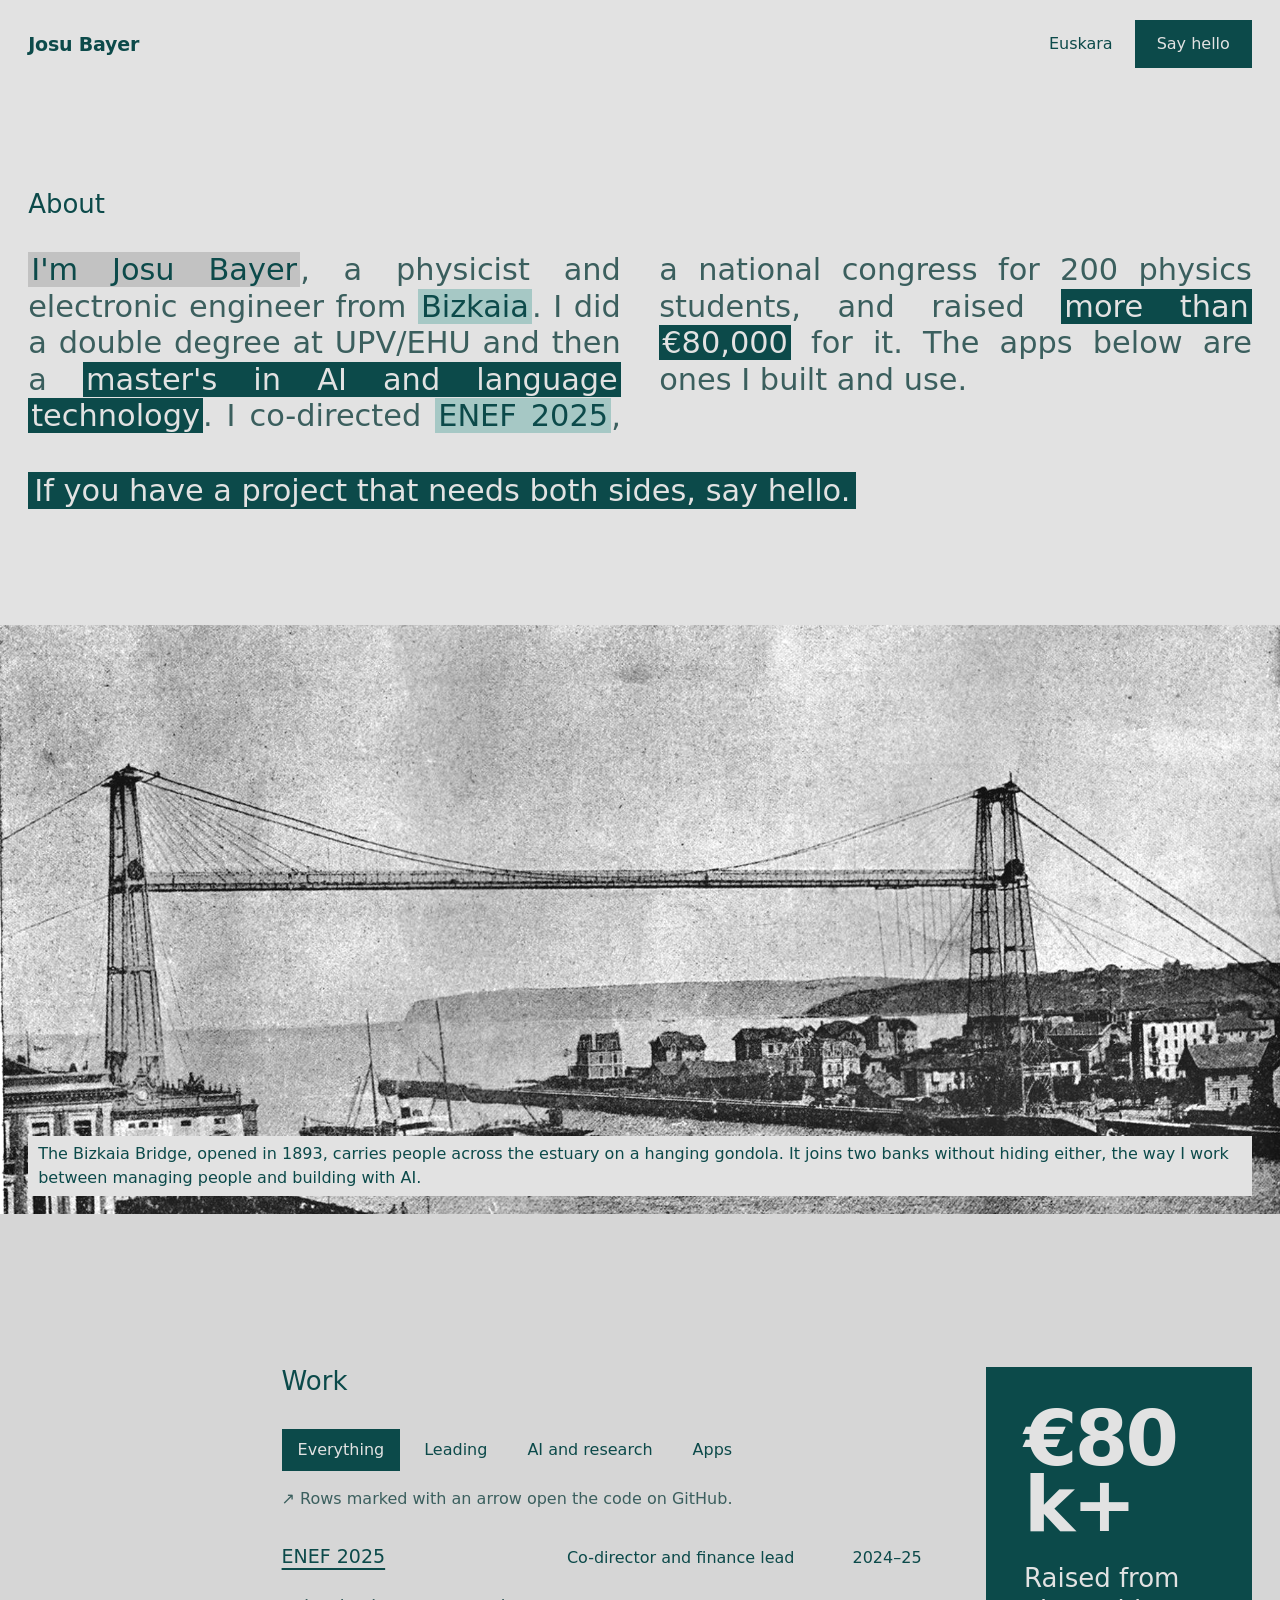
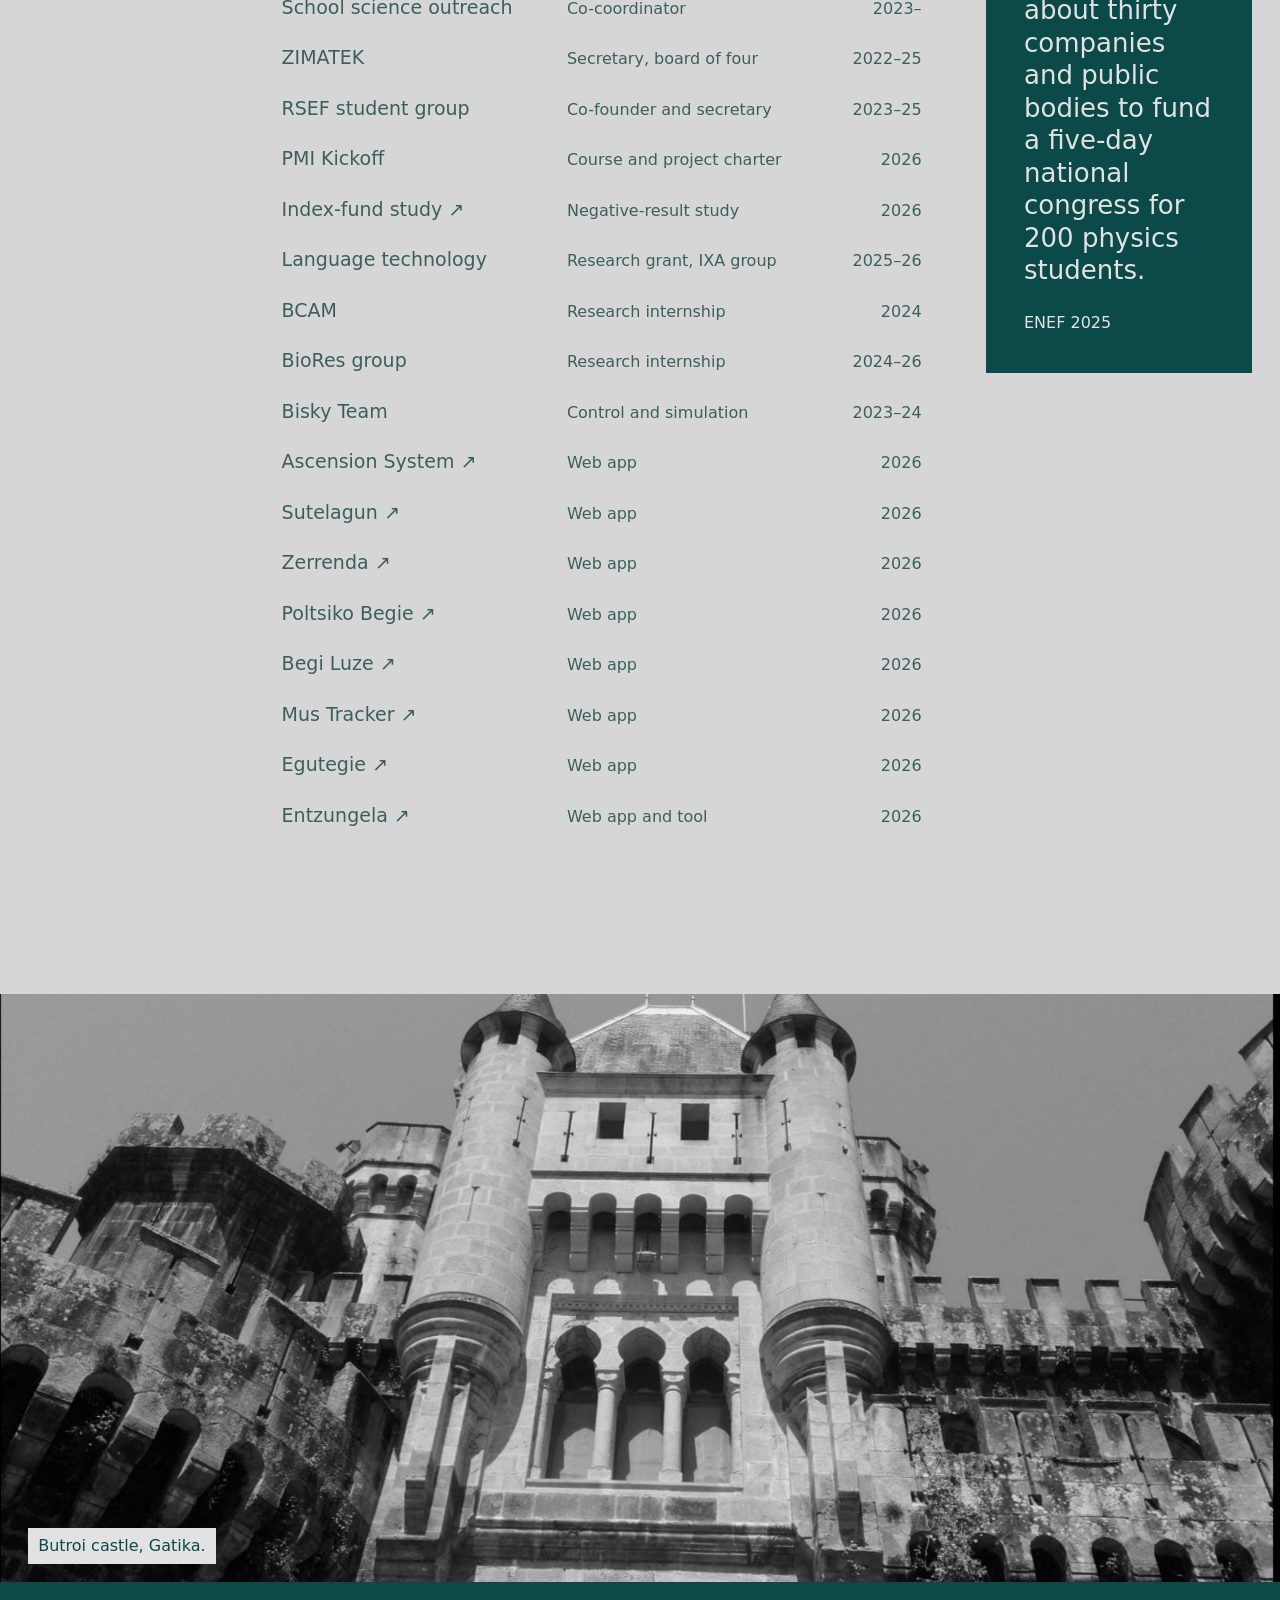
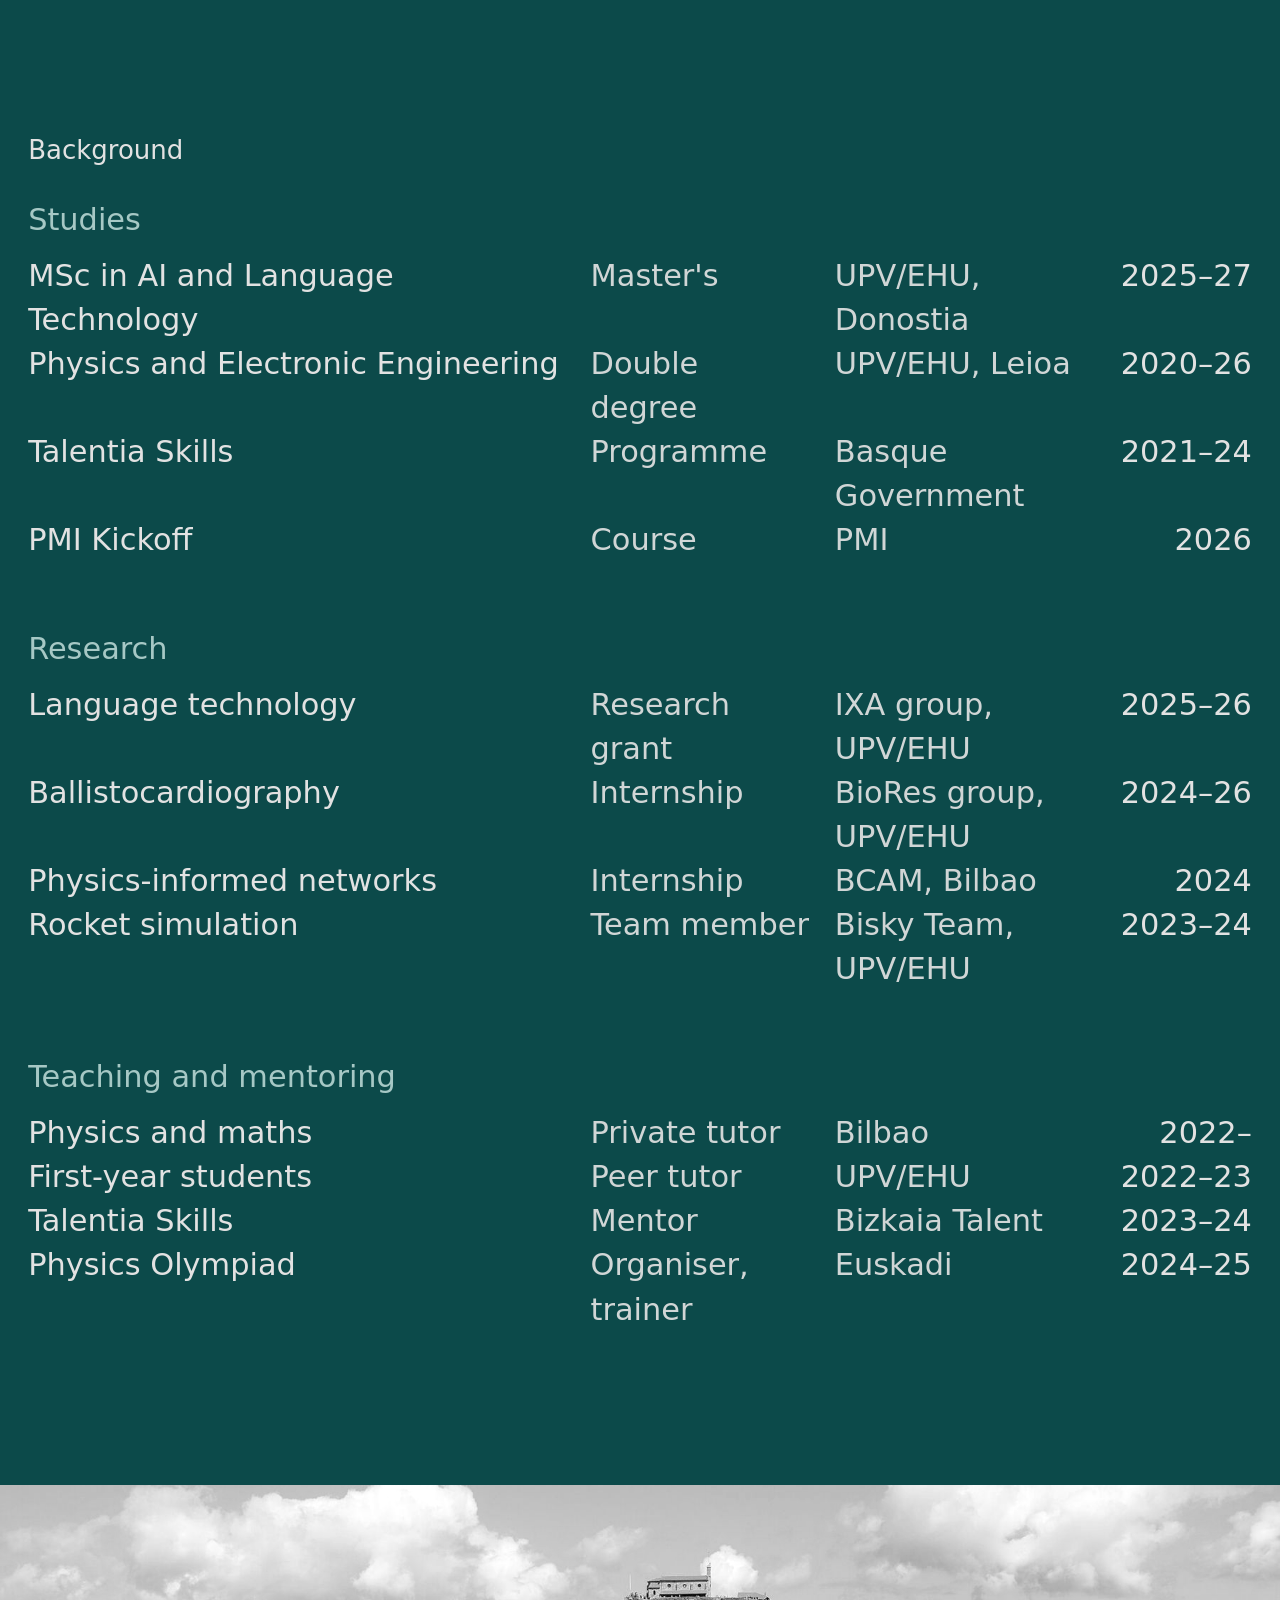
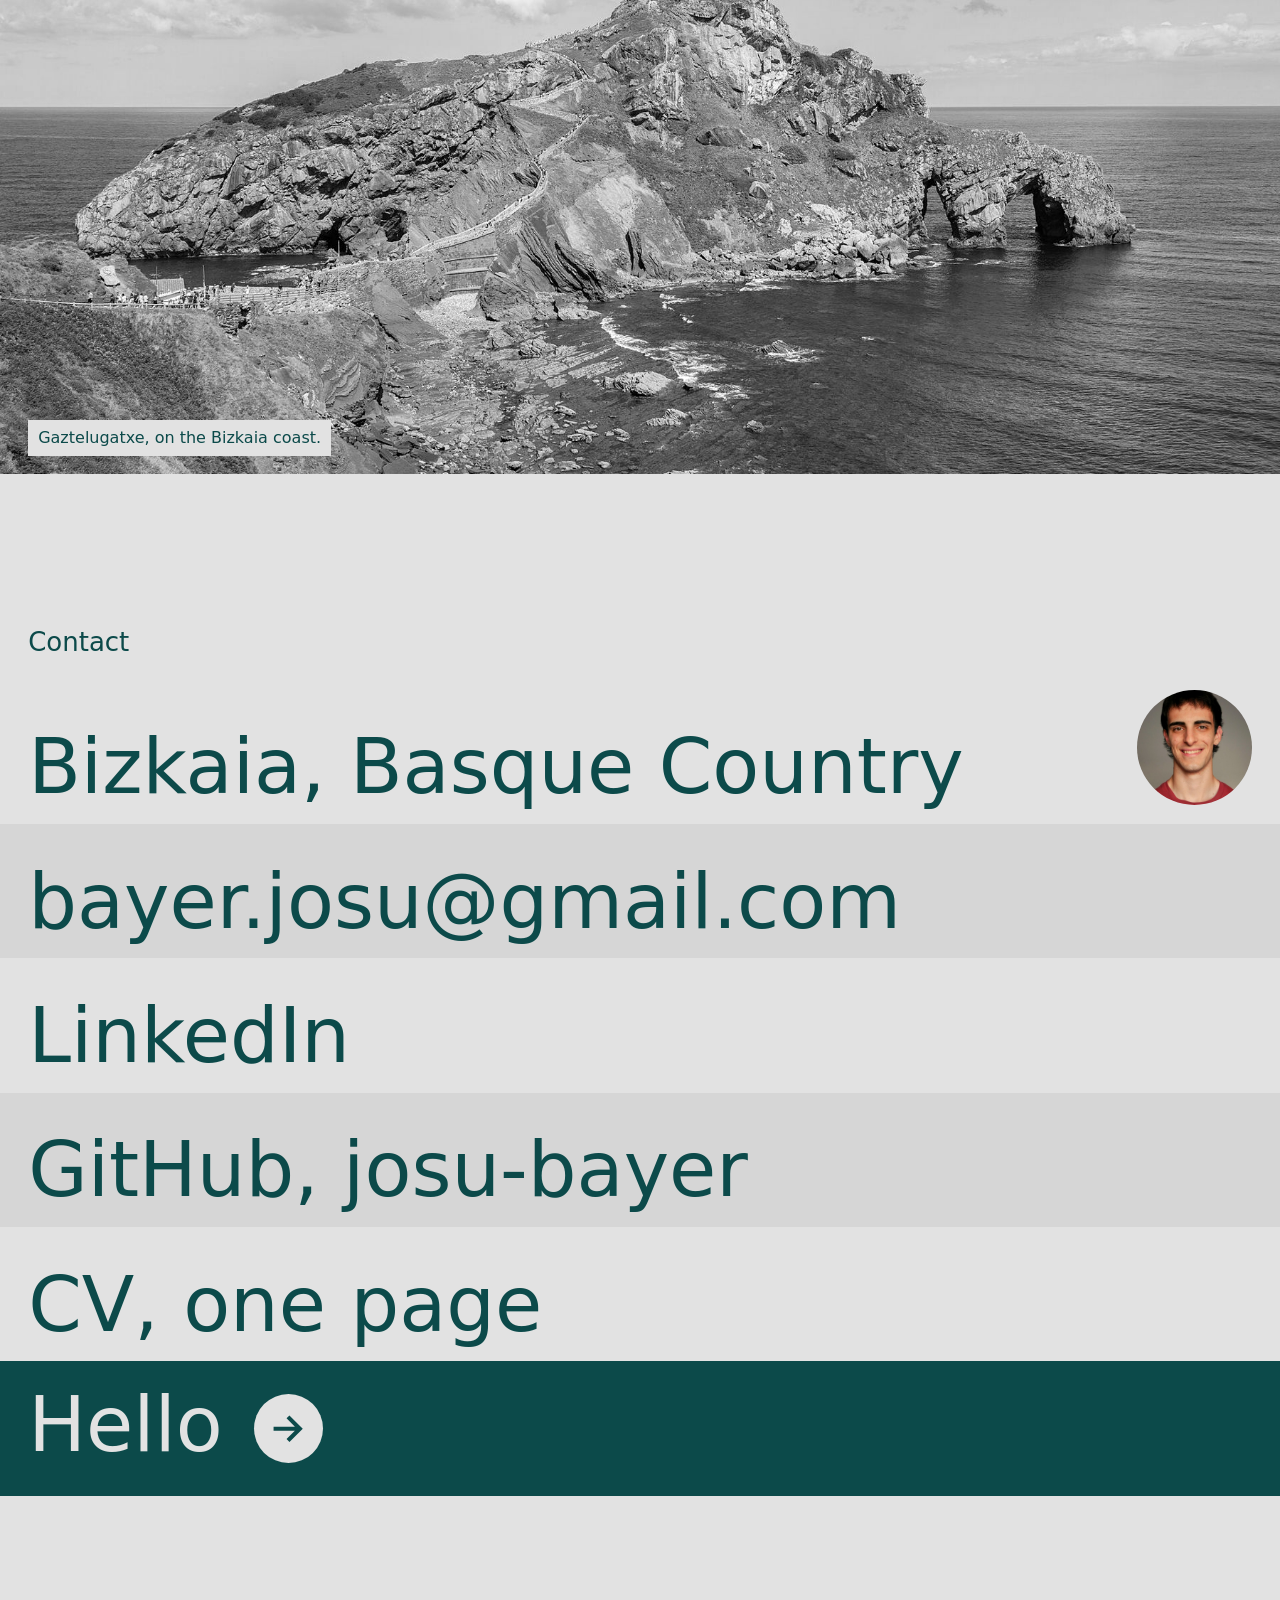
==== site/public/index.html @ b5edecf2 "Trim About" ====
<!doctype html>
<html lang="en">
<head>
<meta charset="utf-8">
<meta name="viewport" content="width=device-width, initial-scale=1">
<title>Josu Bayer, physicist and engineer who manages projects and builds with AI</title>
<meta name="description" content="Physicist and electronic engineer from Bizkaia. Projects led, research and small apps.">
<meta name="theme-color" content="#0c4a4a">
<link rel="alternate" hreflang="en" href="https://josu-bayer.web.app/">
<link rel="alternate" hreflang="eu" href="https://josu-bayer.web.app/eu/">
<link rel="preload" href="fonts/cabinet-grotesk-800.woff2" as="font" type="font/woff2" crossorigin>
<link rel="stylesheet" href="site.css">
<script>document.documentElement.className="js"</script>
</head>
<body>
<a class="skip" href="#about">Skip to content</a>

<header class="top" id="top">
  <h1 class="vh">Josu Bayer, physicist and engineer who manages projects and builds with AI</h1>
  <div class="bar">
    <a class="mark" href="#top">Josu Bayer</a>
    <div class="bar-r">
      <a class="lang" href="eu/" hreflang="eu">Euskara</a>
      <a class="btn" href="mailto:bayer.josu@gmail.com?subject=Hello%20Josu">Say hello</a>
    </div>
  </div>
</header>

<main>
<section class="about" id="about">
  <h2 class="sh rv">About</h2>
  <div class="story rv">
    <p><mark class="hl3">I'm Josu Bayer</mark>, a physicist and electronic engineer from <mark class="hl2">Bizkaia</mark>. I did a double degree at UPV/EHU and then a <mark class="hl1">master's in AI and language technology</mark>. I co-directed <mark class="hl2">ENEF 2025</mark>, a national congress for 200 physics students, and raised <mark class="hl1">more than €80,000</mark> for it. The apps below are ones I built and use.</p>
  </div>
  <p class="cta rv"><a href="#contact"><mark class="hl1">If you have a project that needs both sides, say hello.</mark></a></p>
</section>

<figure class="band" data-drift>
  <img src="img/bridge.jpg" width="1800" height="1087" alt="Archival photograph of the Bizkaia transporter bridge, two iron towers carrying a walkway over the estuary, a steamer passing beneath" loading="lazy" decoding="async">
  <figcaption>The Bizkaia Bridge, opened in 1893, carries people across the estuary on a hanging gondola. It joins two banks without hiding either, the way I work between managing people and building with AI.</figcaption>
</figure>

<section class="work" id="work">
  <div class="wrap">
    <div class="ledger">
      <h2 class="sh rv">Work</h2>
      <div class="chips rv" role="group" aria-label="Work"><button type="button" class="chip" data-f="all" aria-pressed="true">Everything</button><button type="button" class="chip" data-f="m" aria-pressed="false">Leading</button><button type="button" class="chip" data-f="a" aria-pressed="false">AI and research</button><button type="button" class="chip" data-f="p" aria-pressed="false">Apps</button></div>
      <p class="hint rv"><span aria-hidden="true">↗</span> Rows marked with an arrow open the code on GitHub.</p>
      <ul class="rows rv">
        <li class="row" data-t="m" data-fig="€80k+" data-cap="Raised from about thirty companies and public bodies to fund a five-day national congress for 200 physics students." data-name="ENEF 2025"><button type="button" class="rowbtn"><span class="nm">ENEF 2025</span><span class="kd">Co-director and finance lead</span><span class="yr">2024–25</span><span class="cp">Raised from about thirty companies and public bodies to fund a five-day national congress for 200 physics students.</span></button></li><li class="row" data-t="m" data-fig="4" data-cap="People in the team taking hands-on experiments into schools across Bizkaia." data-name="School science outreach"><button type="button" class="rowbtn"><span class="nm">School science outreach</span><span class="kd">Co-coordinator</span><span class="yr">2023–</span><span class="cp">People in the team taking hands-on experiments into schools across Bizkaia.</span></button></li><li class="row" data-t="m" data-fig="12+" data-cap="Contests and talks a year for physics and electronics students, run alongside the double degree." data-name="ZIMATEK"><button type="button" class="rowbtn"><span class="nm">ZIMATEK</span><span class="kd">Secretary, board of four</span><span class="yr">2022–25</span><span class="cp">Contests and talks a year for physics and electronics students, run alongside the double degree.</span></button></li><li class="row" data-t="m" data-fig="From zero" data-cap="Started the university&#x27;s delegation and ran the local phases of national physics competitions." data-name="RSEF student group"><button type="button" class="rowbtn"><span class="nm">RSEF student group</span><span class="kd">Co-founder and secretary</span><span class="yr">2023–25</span><span class="cp">Started the university&#x27;s delegation and ran the local phases of national physics competitions.</span></button></li><li class="row" data-t="m" data-fig="Charter" data-cap="Project charter, risk register and status reports for a practice project." data-name="PMI Kickoff"><button type="button" class="rowbtn"><span class="nm">PMI Kickoff</span><span class="kd">Course and project charter</span><span class="yr">2026</span><span class="cp">Project charter, risk register and status reports for a practice project.</span></button></li><li class="row" data-t="a" data-fig="177 trials" data-cap="Nothing beat buy-and-hold MSCI World. Holdout locked, result reported as it came out." data-name="Index-fund study"><a href="https://github.com/josu-bayer/market-study" aria-label="Index-fund study, Open the code"><span class="nm">Index-fund study<span class="ar" aria-hidden="true"> ↗</span></span><span class="kd">Negative-result study</span><span class="yr">2026</span><span class="cp">Nothing beat buy-and-hold MSCI World. Holdout locked, result reported as it came out.</span></a></li><li class="row" data-t="a" data-fig="IXA" data-cap="Models that read social-media text for early signs of psychological risk." data-name="Language technology"><button type="button" class="rowbtn"><span class="nm">Language technology</span><span class="kd">Research grant, IXA group</span><span class="yr">2025–26</span><span class="cp">Models that read social-media text for early signs of psychological risk.</span></button></li><li class="row" data-t="a" data-fig="PINNs" data-cap="Physics-informed neural networks simulating water motion for renewable energy." data-name="BCAM"><button type="button" class="rowbtn"><span class="nm">BCAM</span><span class="kd">Research internship</span><span class="yr">2024</span><span class="cp">Physics-informed neural networks simulating water motion for renewable energy.</span></button></li><li class="row" data-t="a" data-fig="BCG" data-cap="Machine learning in MATLAB to estimate cardiac output from ballistocardiogram signals." data-name="BioRes group"><button type="button" class="rowbtn"><span class="nm">BioRes group</span><span class="kd">Research internship</span><span class="yr">2024–26</span><span class="cp">Machine learning in MATLAB to estimate cardiac output from ballistocardiogram signals.</span></button></li><li class="row" data-t="a" data-fig="2 launches" data-cap="Python launch simulations run before two real suborbital rocket launches." data-name="Bisky Team"><button type="button" class="rowbtn"><span class="nm">Bisky Team</span><span class="kd">Control and simulation</span><span class="yr">2023–24</span><span class="cp">Python launch simulations run before two real suborbital rocket launches.</span></button></li><li class="row" data-t="p" data-fig="Streaks" data-cap="A habit tracker where daily routines level up an avatar." data-name="Ascension System"><a href="https://github.com/josu-bayer/ascension-system" aria-label="Ascension System, Open the code"><span class="nm">Ascension System<span class="ar" aria-hidden="true"> ↗</span></span><span class="kd">Web app</span><span class="yr">2026</span><span class="cp">A habit tracker where daily routines level up an avatar.</span></a></li><li class="row" data-t="p" data-fig="Versions" data-cap="Recipes that remember every attempt and what changed between them." data-name="Sutelagun"><a href="https://github.com/josu-bayer/sutelagun" aria-label="Sutelagun, Open the code"><span class="nm">Sutelagun<span class="ar" aria-hidden="true"> ↗</span></span><span class="kd">Web app</span><span class="yr">2026</span><span class="cp">Recipes that remember every attempt and what changed between them.</span></a></li><li class="row" data-t="p" data-fig="Shared" data-cap="Shopping lists shared live and generated from the recipe app." data-name="Zerrenda"><a href="https://github.com/josu-bayer/zerrenda" aria-label="Zerrenda, Open the code"><span class="nm">Zerrenda<span class="ar" aria-hidden="true"> ↗</span></span><span class="kd">Web app</span><span class="yr">2026</span><span class="cp">Shopping lists shared live and generated from the recipe app.</span></a></li><li class="row" data-t="p" data-fig="Split" data-cap="An expense tracker with two ledgers and shared-cost splitting." data-name="Poltsiko Begie"><a href="https://github.com/josu-bayer/poltsiko-begie" aria-label="Poltsiko Begie, Open the code"><span class="nm">Poltsiko Begie<span class="ar" aria-hidden="true"> ↗</span></span><span class="kd">Web app</span><span class="yr">2026</span><span class="cp">An expense tracker with two ledgers and shared-cost splitting.</span></a></li><li class="row" data-t="p" data-fig="FIFO" data-cap="An investment tracker with FIFO cost basis across platforms and a tax table for the annual return." data-name="Begi Luze"><a href="https://github.com/josu-bayer/begi-luze" aria-label="Begi Luze, Open the code"><span class="nm">Begi Luze<span class="ar" aria-hidden="true"> ↗</span></span><span class="kd">Web app</span><span class="yr">2026</span><span class="cp">An investment tracker with FIFO cost basis across platforms and a tax table for the annual return.</span></a></li><li class="row" data-t="p" data-fig="Stats" data-cap="A tournament log and statistics for the Basque card game mus." data-name="Mus Tracker"><a href="https://github.com/josu-bayer/mus-tracker" aria-label="Mus Tracker, Open the code"><span class="nm">Mus Tracker<span class="ar" aria-hidden="true"> ↗</span></span><span class="kd">Web app</span><span class="yr">2026</span><span class="cp">A tournament log and statistics for the Basque card game mus.</span></a></li><li class="row" data-t="p" data-fig="Cycles" data-cap="A personal calendar with rolling cycles and email reminders." data-name="Egutegie"><a href="https://github.com/josu-bayer/egutegie" aria-label="Egutegie, Open the code"><span class="nm">Egutegie<span class="ar" aria-hidden="true"> ↗</span></span><span class="kd">Web app</span><span class="yr">2026</span><span class="cp">A personal calendar with rolling cycles and email reminders.</span></a></li><li class="row" data-t="p" data-fig="Audio" data-cap="Turns a book PDF into Spanish audio chapters and plays them offline on a phone." data-name="Entzungela"><a href="https://github.com/josu-bayer/entzungela" aria-label="Entzungela, Open the code"><span class="nm">Entzungela<span class="ar" aria-hidden="true"> ↗</span></span><span class="kd">Web app and tool</span><span class="yr">2026</span><span class="cp">Turns a book PDF into Spanish audio chapters and plays them offline on a phone.</span></a></li>
      </ul>
    </div>
    <aside class="peek" aria-live="polite">
      <div class="peek-in">
        <p class="pf">€80k+</p>
        <p class="pc">Raised from about thirty companies and public bodies to fund a five-day national congress for 200 physics students.</p>
        <p class="pn">ENEF 2025</p>
      </div>
    </aside>
  </div>
</section>

<figure class="band" data-drift>
  <img src="img/butroi.jpg" width="1600" height="792" alt="Butroi castle in Gatika, Bizkaia, seen from below, with two round towers and crenellated walls against a blue sky" loading="lazy" decoding="async" data-oy="40">
  <figcaption>Butroi castle, Gatika.</figcaption>
</figure>


<section class="bg" id="background">
  <h2 class="sh rv">Background</h2>
  <div class="table rv">
    <div class="g"><h3 class="grp">Studies</h3><div class="tr"><span class="c1">MSc in AI and Language Technology</span><span class="c2">Master&#x27;s</span><span class="c3">UPV/EHU, Donostia</span><span class="c4">2025–27</span></div><div class="tr"><span class="c1">Physics and Electronic Engineering</span><span class="c2">Double degree</span><span class="c3">UPV/EHU, Leioa</span><span class="c4">2020–26</span></div><div class="tr"><span class="c1">Talentia Skills</span><span class="c2">Programme</span><span class="c3">Basque Government</span><span class="c4">2021–24</span></div><div class="tr"><span class="c1">PMI Kickoff</span><span class="c2">Course</span><span class="c3">PMI</span><span class="c4">2026</span></div></div><div class="g"><h3 class="grp">Research</h3><div class="tr"><span class="c1">Language technology</span><span class="c2">Research grant</span><span class="c3">IXA group, UPV/EHU</span><span class="c4">2025–26</span></div><div class="tr"><span class="c1">Ballistocardiography</span><span class="c2">Internship</span><span class="c3">BioRes group, UPV/EHU</span><span class="c4">2024–26</span></div><div class="tr"><span class="c1">Physics-informed networks</span><span class="c2">Internship</span><span class="c3">BCAM, Bilbao</span><span class="c4">2024</span></div><div class="tr"><span class="c1">Rocket simulation</span><span class="c2">Team member</span><span class="c3">Bisky Team, UPV/EHU</span><span class="c4">2023–24</span></div></div><div class="g"><h3 class="grp">Teaching and mentoring</h3><div class="tr"><span class="c1">Physics and maths</span><span class="c2">Private tutor</span><span class="c3">Bilbao</span><span class="c4">2022–</span></div><div class="tr"><span class="c1">First-year students</span><span class="c2">Peer tutor</span><span class="c3">UPV/EHU</span><span class="c4">2022–23</span></div><div class="tr"><span class="c1">Talentia Skills</span><span class="c2">Mentor</span><span class="c3">Bizkaia Talent</span><span class="c4">2023–24</span></div><div class="tr"><span class="c1">Physics Olympiad</span><span class="c2">Organiser, trainer</span><span class="c3">Euskadi</span><span class="c4">2024–25</span></div></div>
  </div>
</section>



<figure class="band" data-drift>
  <img src="img/gaztelugatxe.jpg" width="1800" height="1171" alt="The island of Gaztelugatxe, a rocky headland with a small stone chapel on top, joined to the coast by a winding stairway, under a blue sky" loading="lazy" decoding="async">
  <figcaption>Gaztelugatxe, on the Bizkaia coast.</figcaption>
</figure>

<section class="contact" id="contact">
  <h2 class="sh rv">Contact</h2>
  <div class="crow r1 rv"><span>Bizkaia, Basque Country</span><img class="face" src="img/josu-2026-12.jpg" width="600" height="600" alt="Portrait of Josu Bayer" loading="lazy" decoding="async"></div>
  <a class="crow r2 rv" href="mailto:bayer.josu@gmail.com"><span>bayer.josu@gmail.com</span></a>
  <a class="crow r1 rv" href="https://www.linkedin.com/in/josu-bayer-agirre-090678208/" rel="me noopener"><span>LinkedIn</span></a>
  <a class="crow r2 rv" href="https://github.com/josu-bayer" rel="me noopener"><span>GitHub, josu-bayer</span></a>
  <a class="crow r1 rv" href="files/CV_Josu_Bayer_Agirre.pdf"><span>CV, one page</span></a>
  <a class="crow greet rv" href="mailto:bayer.josu@gmail.com?subject=Hello%20Josu"><span>Hello</span><i class="go" aria-hidden="true"><svg viewBox="0 0 24 24" width="100%" height="100%"><path d="M5 12h13M13 6l6 6-6 6" fill="none" stroke="currentColor" stroke-width="2.4" stroke-linecap="square"/></svg></i></a>
</section>
</main>

<footer class="foot">
  <div class="cols">
    <ul><li class="f1">Pages</li><li><a href="#about">About</a></li><li><a href="#work">Work</a></li><li><a href="#background">Background</a></li><li><a href="#contact">Contact</a></li></ul>
    <ul><li class="f1">Elsewhere</li><li><a href="https://github.com/josu-bayer" rel="me noopener">GitHub</a></li><li><a href="https://www.linkedin.com/in/josu-bayer-agirre-090678208/" rel="me noopener">LinkedIn</a></li><li><a href="mailto:bayer.josu@gmail.com">Email</a></li></ul>
    <ul><li class="f1">Language</li><li><a href="./" hreflang="en">English</a></li><li><a href="eu/" hreflang="eu">Euskara</a></li></ul>
    <ul><li class="f1">Bizkaia</li><li>Pictures via Wikimedia Commons: Bizkaia Bridge, public domain; Gaztelugatxe, Diego Delso, CC BY-SA 4.0; Butroi castle, Juliaaaperezz, CC BY-SA 4.0.</li></ul>
  </div>
  <div class="word-wrap">
    <svg class="word" viewBox="0 0 1000 230" role="img" aria-label="Josu Bayer"><text x="0" y="175" font-size="236">josu bayer</text></svg>
    <p class="legal">© 2026 Josu Bayer Agirre</p>
  </div>
</footer>

<script src="site.js" defer></script>
</body>
</html>
---- site/public/site.css ----
@font-face{font-family:"Cabinet Grotesk";src:url(fonts/cabinet-grotesk-400.woff2) format("woff2");font-weight:400;font-display:swap}
@font-face{font-family:"Cabinet Grotesk";src:url(fonts/cabinet-grotesk-500.woff2) format("woff2");font-weight:500;font-display:swap}
@font-face{font-family:"Cabinet Grotesk";src:url(fonts/cabinet-grotesk-800.woff2) format("woff2");font-weight:800;font-display:swap}

:root{
  --bg:#e2e2e2; --surface:#d6d6d6; --ink:#0c4a4a; --muted:#3b5f5e; --accent:#0c4a4a; --accent-ink:#e2e2e2;
  --hl1:#0c4a4a; --hl1-ink:#e2e2e2; --hl2:#a6c8c5; --hl3:#c2c2c2;
  --m:clamp(16px,2.2vw,32px);
  --s-small:1rem;
  --s-head:1.625rem;
  --s-body:clamp(1.0625rem,1rem + .25vw,1.1875rem);
  --s-lead:clamp(1.375rem,1.1rem + 1vw,2rem);
  --s-lead:clamp(1.375rem,1.1rem + 1vw,2rem);
  --s-row:clamp(2.75rem,6vw,5.5rem);
  --ease:cubic-bezier(.16,1,.3,1);
}
@media (prefers-color-scheme:dark){
  :root{--bg:#0e1819;--surface:#162526;--ink:#b9e0dc;--muted:#97c0bc;--accent:#1d7673;--accent-ink:#eaf5f4;--hl1:#1d7673;--hl1-ink:#eaf5f4;--hl2:#24504e;--hl3:#1f3637}
}
*{box-sizing:border-box;margin:0}
html{-webkit-text-size-adjust:100%;scroll-behavior:smooth}
body{background:var(--bg);color:var(--ink);font:400 var(--s-body)/1.5 "Cabinet Grotesk",system-ui,sans-serif;letter-spacing:0;-webkit-font-smoothing:antialiased;overflow-x:hidden}
a{color:inherit;text-decoration:none}
img{display:block;max-width:100%;height:auto}
button{font:inherit;color:inherit;background:none;border:0;padding:0;cursor:pointer;text-align:left}
:focus-visible{outline:3px solid var(--ink);outline-offset:3px}
::selection{background:var(--accent);color:var(--accent-ink)}
.skip{position:absolute;left:-999px;top:8px;background:var(--accent);color:var(--accent-ink);padding:10px 14px;z-index:20}
.skip:focus{left:var(--m)}

/* top bar */
.top{position:relative;z-index:1;background:var(--bg)}
.vh{position:absolute;width:1px;height:1px;overflow:hidden;clip-path:inset(50%);white-space:nowrap}
.bar{display:flex;justify-content:space-between;align-items:center;padding:20px var(--m);z-index:3;color:var(--ink)}
.mark{pointer-events:auto;font-weight:800;font-size:var(--s-body);letter-spacing:-.01em}
.bar-r{pointer-events:auto;display:flex;align-items:center;gap:22px}
.lang{font-size:var(--s-small);font-weight:500}
.lang:hover{text-decoration:underline;text-underline-offset:4px}
.btn{background:var(--accent);color:var(--accent-ink);padding:12px 22px;font-weight:500;font-size:var(--s-small);transition:transform .25s var(--ease)}
.btn:hover{transform:translateY(-2px)}
.btn:active{transform:translateY(1px)}
.js .btn{animation:fadeb .8s .2s var(--ease) both}
@keyframes fadeb{from{opacity:0;transform:translateY(14px)}to{opacity:1;transform:none}}

/* section frame */
section{padding:clamp(88px,12vw,200px) var(--m)}
.about{padding-top:clamp(56px,8vw,120px)}
.sh{font-size:var(--s-head);font-weight:500;line-height:1.15;margin-bottom:32px}

/* about */
.about{padding-bottom:clamp(72px,9vw,150px)}
.story{columns:2;column-gap:clamp(24px,3vw,48px);text-align:justify;hyphens:auto;-webkit-hyphens:auto;font-size:var(--s-lead);line-height:1.2;color:var(--muted)}
.story p{margin:0}
mark{color:var(--ink);padding:0 .1em;-webkit-box-decoration-break:clone;box-decoration-break:clone}
.hl1{background:var(--hl1);color:var(--hl1-ink)}
.hl2{background:var(--hl2);color:var(--ink)}
.hl3{background:var(--hl3);color:var(--ink)}
.story mark.hl3:first-child{color:var(--ink)}
.cta{margin-top:clamp(28px,3vw,48px);font-size:var(--s-lead);line-height:1.2}
.cta a{display:inline-block;transition:transform .25s var(--ease)}
.cta a:hover{transform:translateX(8px)}
.cta mark{padding:.04em .2em}

/* picture bands */
.band{position:relative;margin:0;overflow:hidden;background:var(--surface)}
.band img{width:100%;height:clamp(280px,46vw,660px);object-fit:cover;object-position:var(--ox,50%) var(--oy,50%);filter:grayscale(1) contrast(1.05)}
.band figcaption{position:absolute;left:var(--m);bottom:18px;padding:6px 10px;background:var(--bg);color:var(--ink);font-size:var(--s-small);max-width:calc(100% - 2*var(--m))}

/* work */
.hint{font-size:var(--s-small);color:var(--muted);margin:-12px 0 20px}
.ar{font-weight:400}
.work{background:var(--surface)}
.wrap{display:grid;grid-template-columns:minmax(0,640px) minmax(0,1fr);column-gap:clamp(32px,5vw,96px);margin-left:calc(22vw - var(--m))}
.chips{display:flex;flex-wrap:wrap;gap:8px;margin-bottom:28px}
.chip{padding:9px 16px;font-size:var(--s-small);font-weight:500;background:transparent;color:var(--ink);transition:background .2s,color .2s}
.chip:hover{background:var(--hl3)}
.chip[aria-pressed=true]{background:var(--accent);color:var(--accent-ink)}
.rows{list-style:none;padding:0}
.row[hidden]{display:none}
.row>a,.row>.rowbtn{display:grid;grid-template-columns:minmax(0,1.15fr) minmax(0,1fr) 5.5em;column-gap:16px;align-items:baseline;width:100%;min-height:48px;padding:11px 0;color:var(--muted);transition:color .2s}
.rows:hover .row>*,.rows:focus-within .row>*{color:var(--muted)}
.rows .row>a:hover,.rows .row>a:focus-visible,.rows .row>.rowbtn:hover,.rows .row>.rowbtn:focus-visible,.row.on>*{color:var(--ink)}
.nm{font-size:var(--s-body);font-weight:500}
.kd{font-size:var(--s-small)}
.yr{font-size:var(--s-small);text-align:right;font-variant-numeric:tabular-nums}
.cp{display:none}
.row.on .nm{text-decoration:underline;text-underline-offset:5px;text-decoration-thickness:2px}
.peek{position:relative}
.peek-in{position:sticky;top:clamp(24px,8svh,96px);background:var(--accent);color:var(--accent-ink);padding:clamp(24px,3vw,48px);min-height:min(66svh,560px);display:flex;flex-direction:column;justify-content:space-between;gap:24px}
.pf{font-size:var(--s-row);font-weight:800;line-height:.86;letter-spacing:-.035em;overflow-wrap:anywhere}
.pc{font-size:var(--s-head);line-height:1.25;max-width:22ch}
.pn{font-size:var(--s-small);font-weight:500}
.peek-in .pf,.peek-in .pc{transition:opacity .15s}
.peek-in.sw .pf,.peek-in.sw .pc{opacity:0}

/* background table */
.bg{background:var(--accent);color:var(--accent-ink)}
.bg ::selection{background:var(--accent-ink);color:var(--accent)}
.bg .sh{color:var(--accent-ink)}
.table{font-size:var(--s-lead);line-height:1.45}
.table{display:block}
.grp{font-size:inherit;font-weight:500;color:var(--hl2);margin:0 0 12px}
.g+.g{margin-top:clamp(40px,5vw,72px)}
.tr{display:grid;grid-template-columns:44% 18% minmax(0,1fr) auto;column-gap:24px}
.tr span{min-width:0}
.c2,.c3{opacity:.92}
.c4{text-align:right;font-variant-numeric:tabular-nums}

/* contact */
.contact{padding-left:0;padding-right:0;padding-bottom:0}
.contact .sh{padding:0 var(--m)}
.crow{display:flex;align-items:flex-end;justify-content:space-between;gap:24px;min-height:clamp(84px,10.5vw,150px);padding:0 var(--m) clamp(8px,1.4vw,22px);font-size:var(--s-row);line-height:1;color:var(--ink);transition:padding-left .35s var(--ease)}
.crow.r1{background:var(--bg)}
.crow.r2{background:var(--surface)}
a.crow:hover{padding-left:calc(var(--m) + 20px)}
.crow span{display:block;min-width:0;overflow-wrap:anywhere}
.face{width:clamp(72px,9vw,128px);aspect-ratio:1;object-fit:cover;object-position:50% 50%;border-radius:50%;align-self:center}
.greet{background:var(--accent);color:var(--accent-ink);justify-content:flex-start;align-items:center;gap:.4em;padding-bottom:0}
.greet .go{display:inline-grid;place-items:center;width:.9em;height:.9em;border-radius:50%;background:var(--accent-ink);color:var(--accent);padding:.18em;flex:none;transition:transform .35s var(--ease)}
a.greet:hover .go{transform:translateX(14px)}
.greet span{padding-bottom:.08em}

/* footer, uncovered as the last section slides away */
main{position:relative;z-index:1;background:var(--bg)}
.foot{position:sticky;bottom:0;z-index:0;min-height:100svh;display:grid;grid-template-rows:auto 1fr auto;background:var(--accent);color:var(--accent-ink);padding:clamp(32px,4vw,56px) var(--m) 20px}
.foot ::selection{background:var(--accent-ink);color:var(--accent)}
.cols{display:grid;grid-template-columns:repeat(4,minmax(0,1fr));gap:32px;font-size:var(--s-small);line-height:1.5}
.cols ul{list-style:none;padding:0;display:grid;gap:4px;align-content:start}
.cols .f1{color:var(--hl2);font-weight:500}
.cols a:hover{text-decoration:underline;text-underline-offset:4px}
.word-wrap{align-self:end}
.word{display:block;width:100%;height:auto;overflow:visible}
.word text{font-family:"Cabinet Grotesk",sans-serif;font-weight:800;fill:var(--accent-ink);letter-spacing:-.035em}
.legal{margin-top:14px;font-size:var(--s-small)}

/* entrance for the parts of each section */
.js .rv{opacity:0;transform:translateY(26px);transition:opacity .8s var(--ease),transform .8s var(--ease);transition-delay:var(--d,0ms)}
.js .rv.in{opacity:1;transform:none}

@media (max-width:900px){
  .story{columns:1;text-align:left;hyphens:none;line-height:1.25}
  .wrap{display:block;margin-left:0}
  .peek{display:none}
  .row>a,.row>.rowbtn{grid-template-columns:minmax(0,1fr) auto;row-gap:2px;min-height:52px}
  .kd{grid-column:1;grid-row:2}
  .yr{grid-column:2;grid-row:1}
  .cp{display:block;grid-column:1 / -1;grid-row:3;font-size:var(--s-small);margin-top:2px;max-width:46ch}
  .row>a,.row>.rowbtn{padding:14px 0}
  .table{display:grid;grid-template-columns:repeat(auto-fit,minmax(min(100%,300px),1fr));column-gap:48px}
  .g+.g{margin-top:0}
  .g{margin-bottom:40px}
  .tr{display:flex;flex-wrap:wrap;column-gap:.7em;margin-bottom:18px;line-height:1.25}
  .c1{flex:0 0 100%;order:0}
  .c4{order:1;font-size:var(--s-small)}
  .c2{order:2;font-size:var(--s-small)}
  .c3{order:3;font-size:var(--s-small)}
  .crow{font-size:clamp(1.625rem,6vw,3.75rem);min-height:84px}
  .greet{min-height:84px}
  .greet .go{width:56px;height:56px;margin-left:auto;padding:14px}
  .cols{grid-template-columns:1fr 1fr;row-gap:32px}
  .foot{min-height:auto}
  .word-wrap{margin-top:20svh}
  .story,.cta{font-size:var(--s-lead)}
}
@media (max-width:1100px) and (min-width:901px){
  .wrap{margin-left:0}
}
@media (prefers-reduced-motion:reduce){
  html{scroll-behavior:auto}
  .js .btn{animation:none;opacity:1}
  .js .rv{opacity:1;transform:none;transition:none}
}
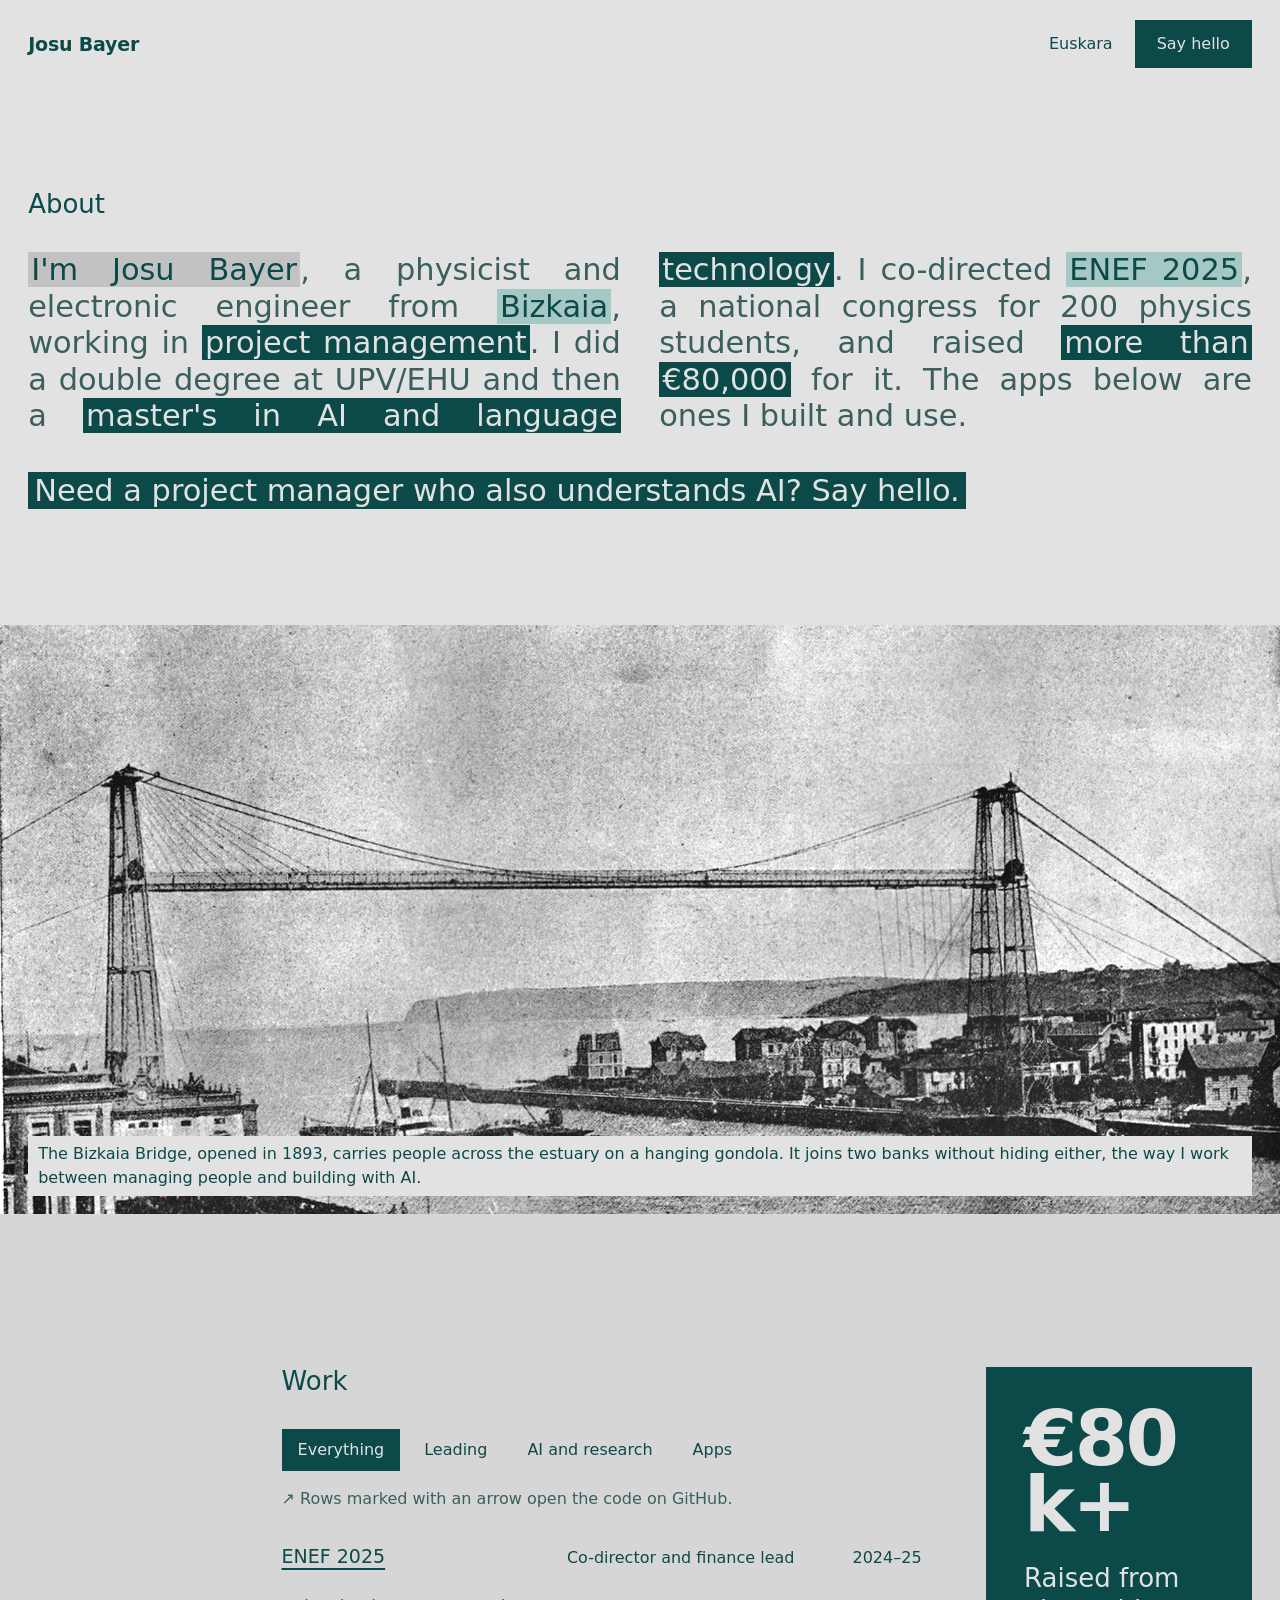
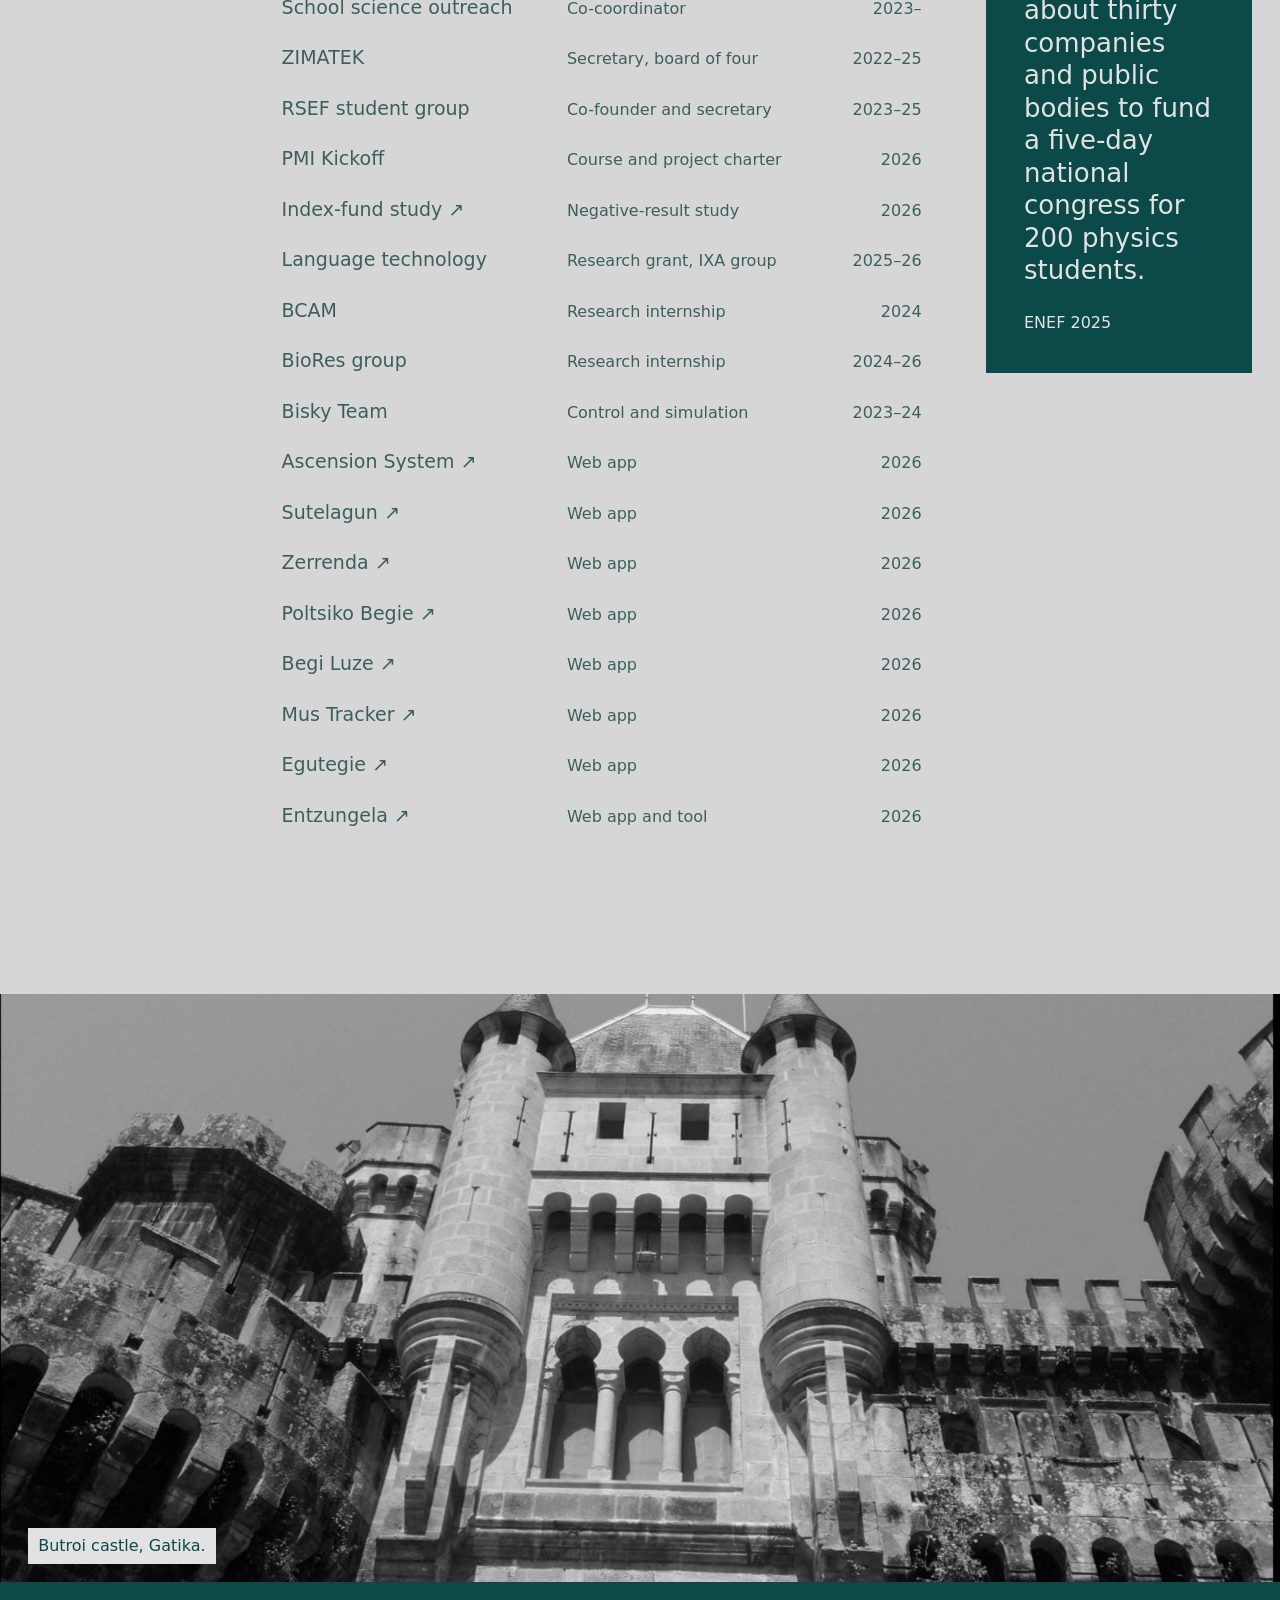
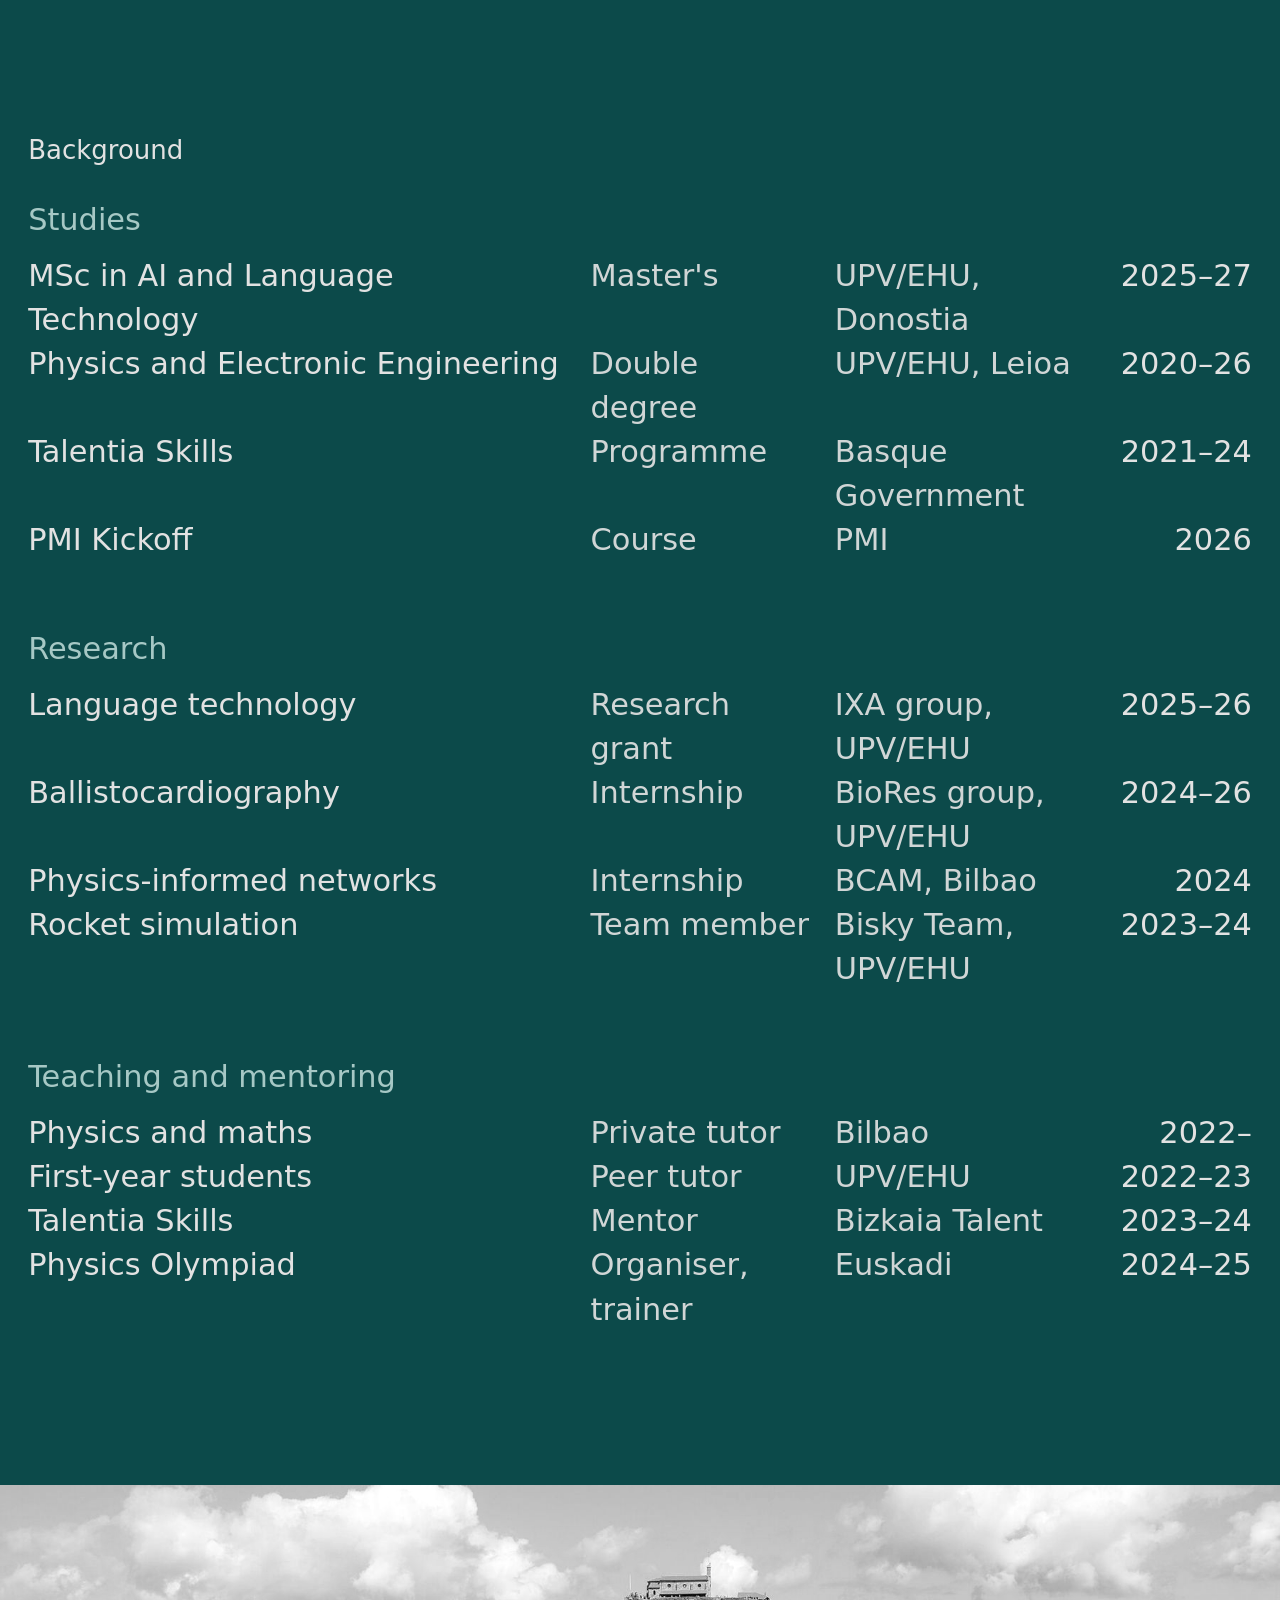
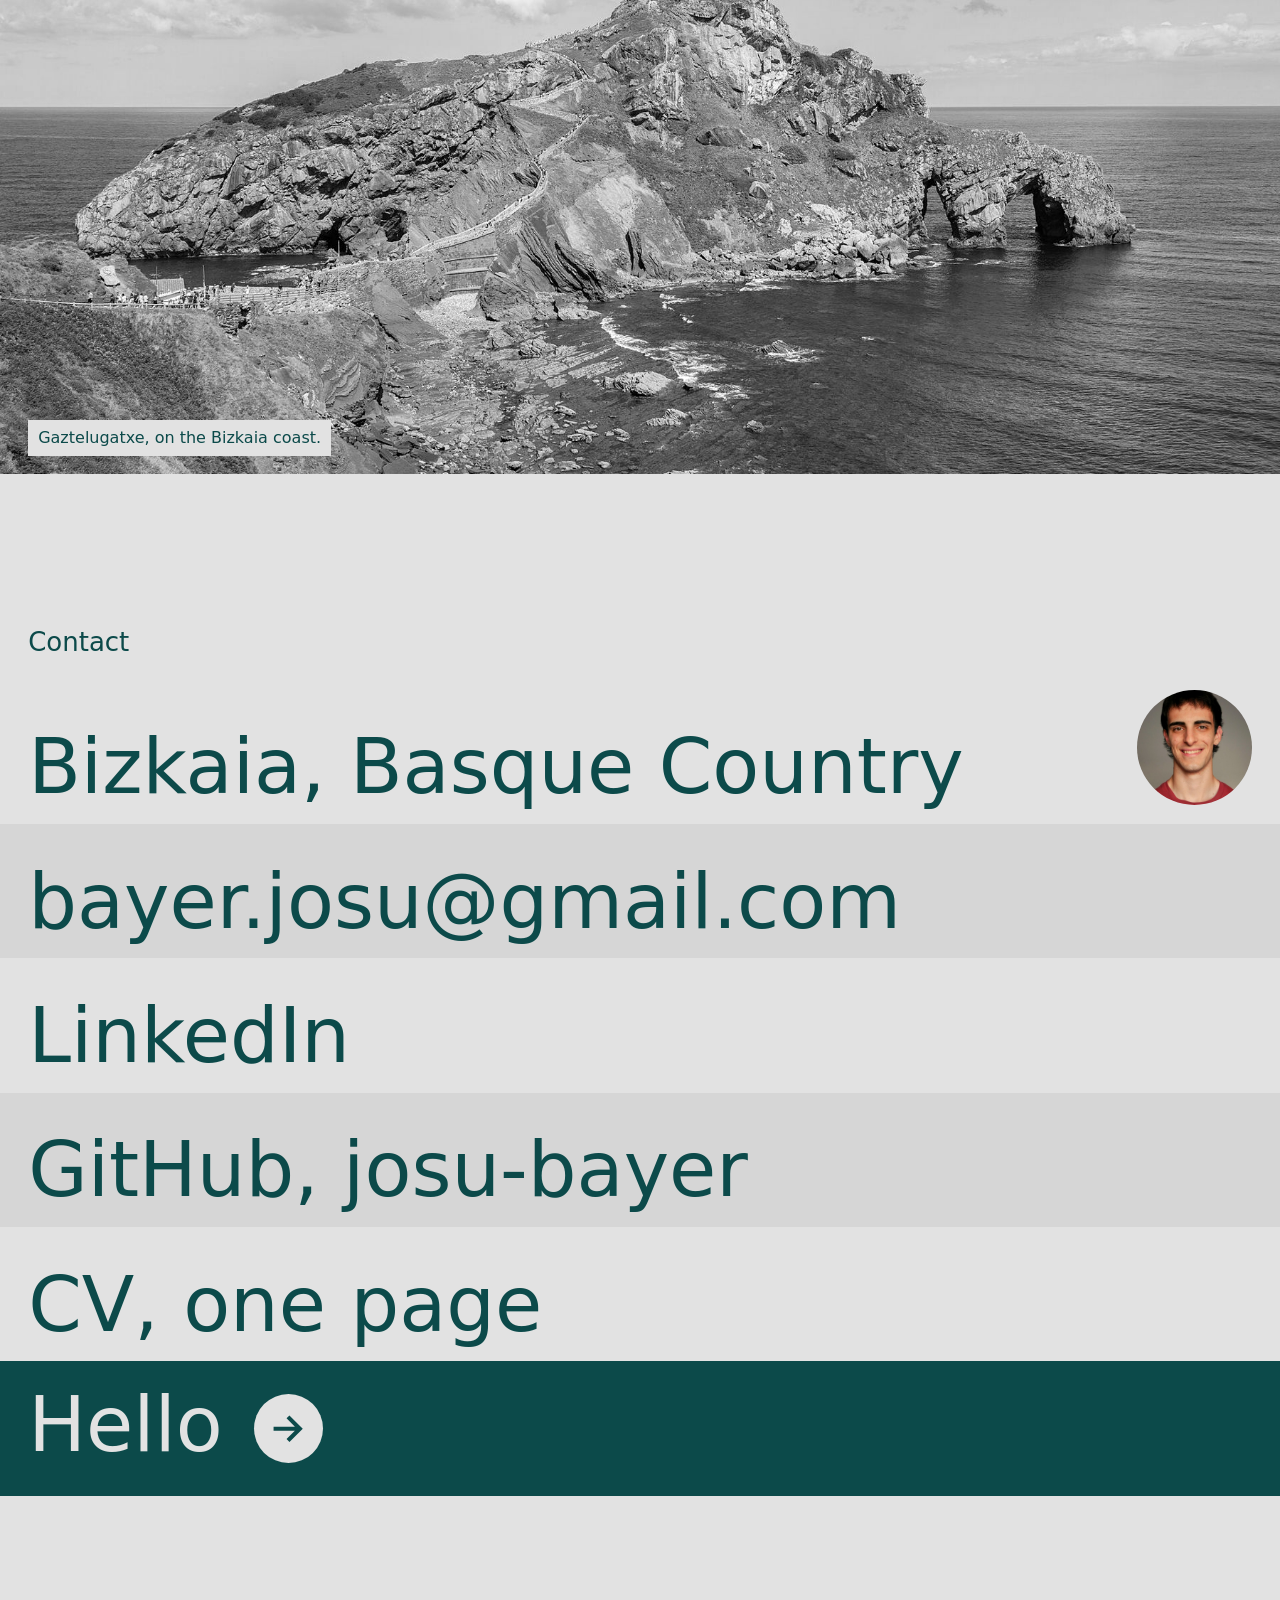
==== commit a6339cfc: "About: state project management, clearer call to action" ====
--- a/site/public/index.html
+++ b/site/public/index.html
@@ -30,9 +30,9 @@
 <section class="about" id="about">
   <h2 class="sh rv">About</h2>
   <div class="story rv">
-    <p><mark class="hl3">I'm Josu Bayer</mark>, a physicist and electronic engineer from <mark class="hl2">Bizkaia</mark>. I did a double degree at UPV/EHU and then a <mark class="hl1">master's in AI and language technology</mark>. I co-directed <mark class="hl2">ENEF 2025</mark>, a national congress for 200 physics students, and raised <mark class="hl1">more than €80,000</mark> for it. The apps below are ones I built and use.</p>
+    <p><mark class="hl3">I'm Josu Bayer</mark>, a physicist and electronic engineer from <mark class="hl2">Bizkaia</mark>, working in <mark class="hl1">project management</mark>. I did a double degree at UPV/EHU and then a <mark class="hl1">master's in AI and language technology</mark>. I co-directed <mark class="hl2">ENEF 2025</mark>, a national congress for 200 physics students, and raised <mark class="hl1">more than €80,000</mark> for it. The apps below are ones I built and use.</p>
   </div>
-  <p class="cta rv"><a href="#contact"><mark class="hl1">If you have a project that needs both sides, say hello.</mark></a></p>
+  <p class="cta rv"><a href="#contact"><mark class="hl1">Need a project manager who also understands AI? Say hello.</mark></a></p>
 </section>
 
 <figure class="band" data-drift>
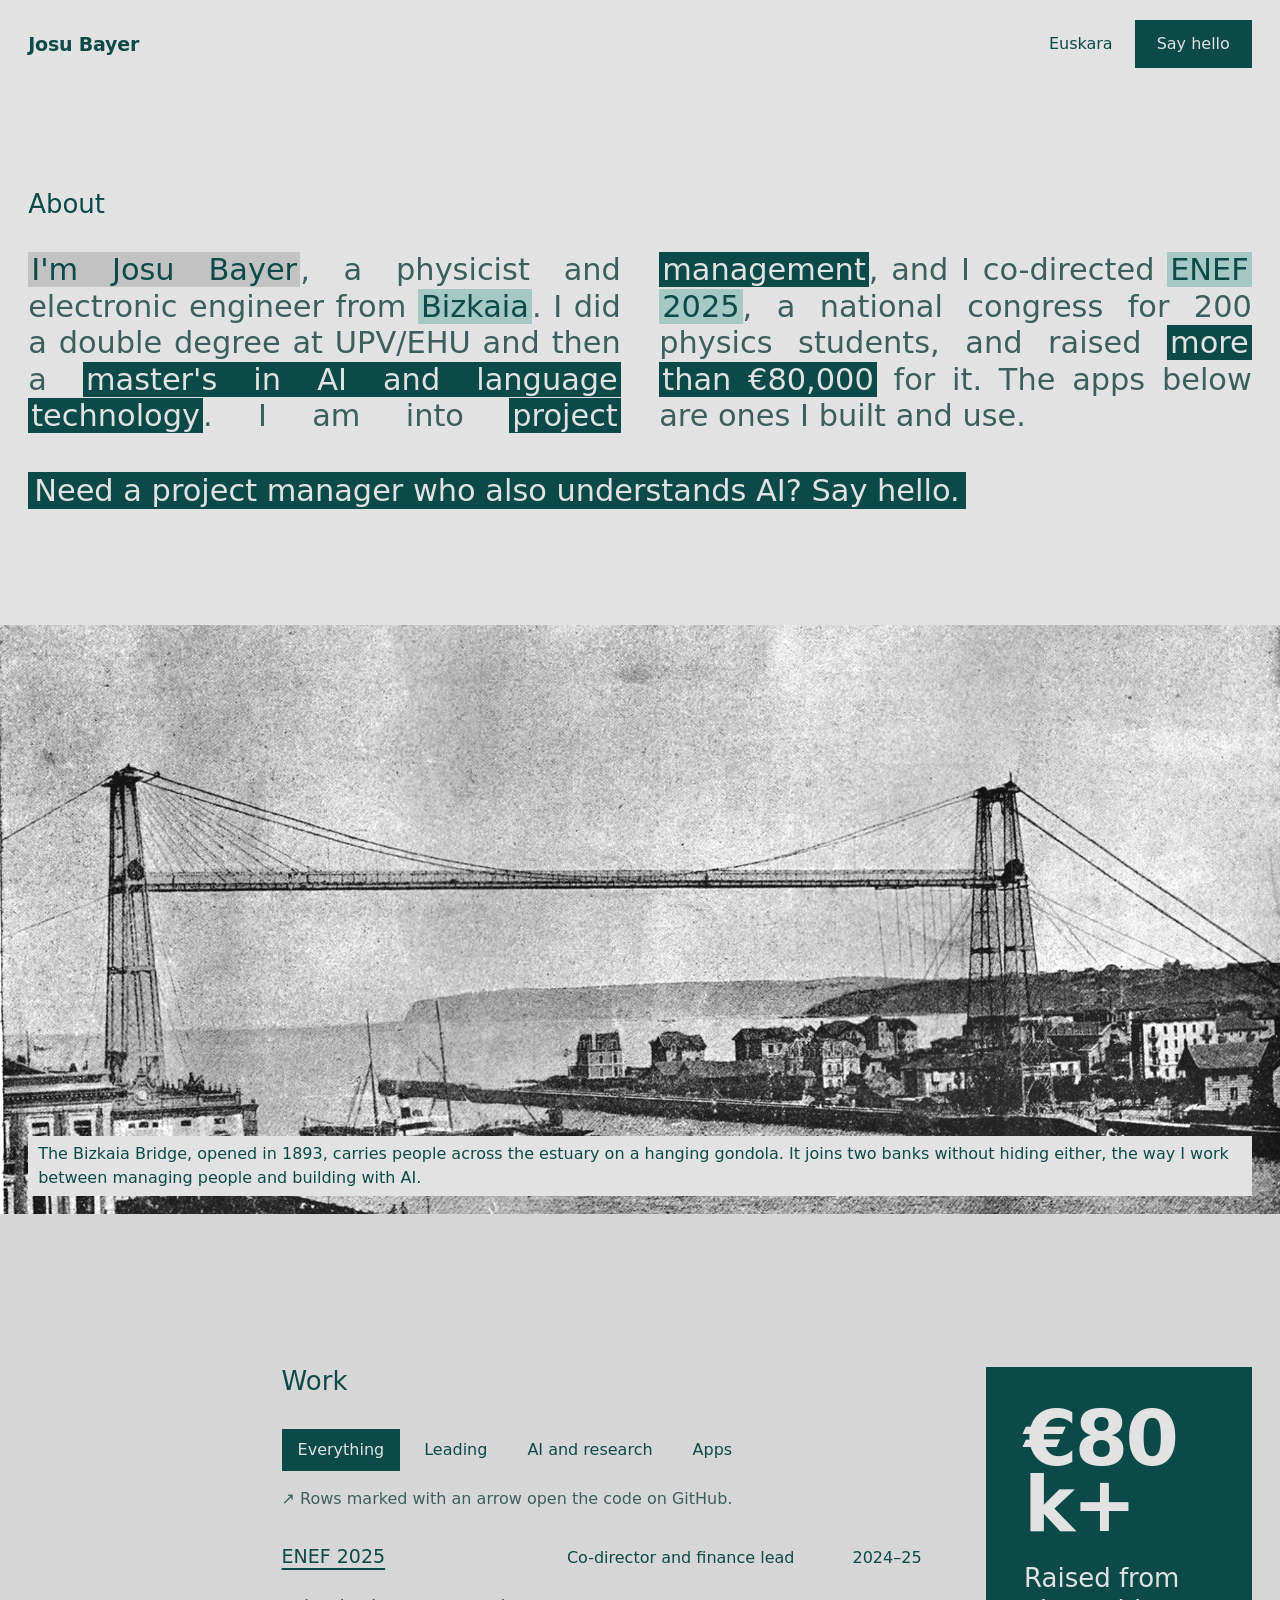
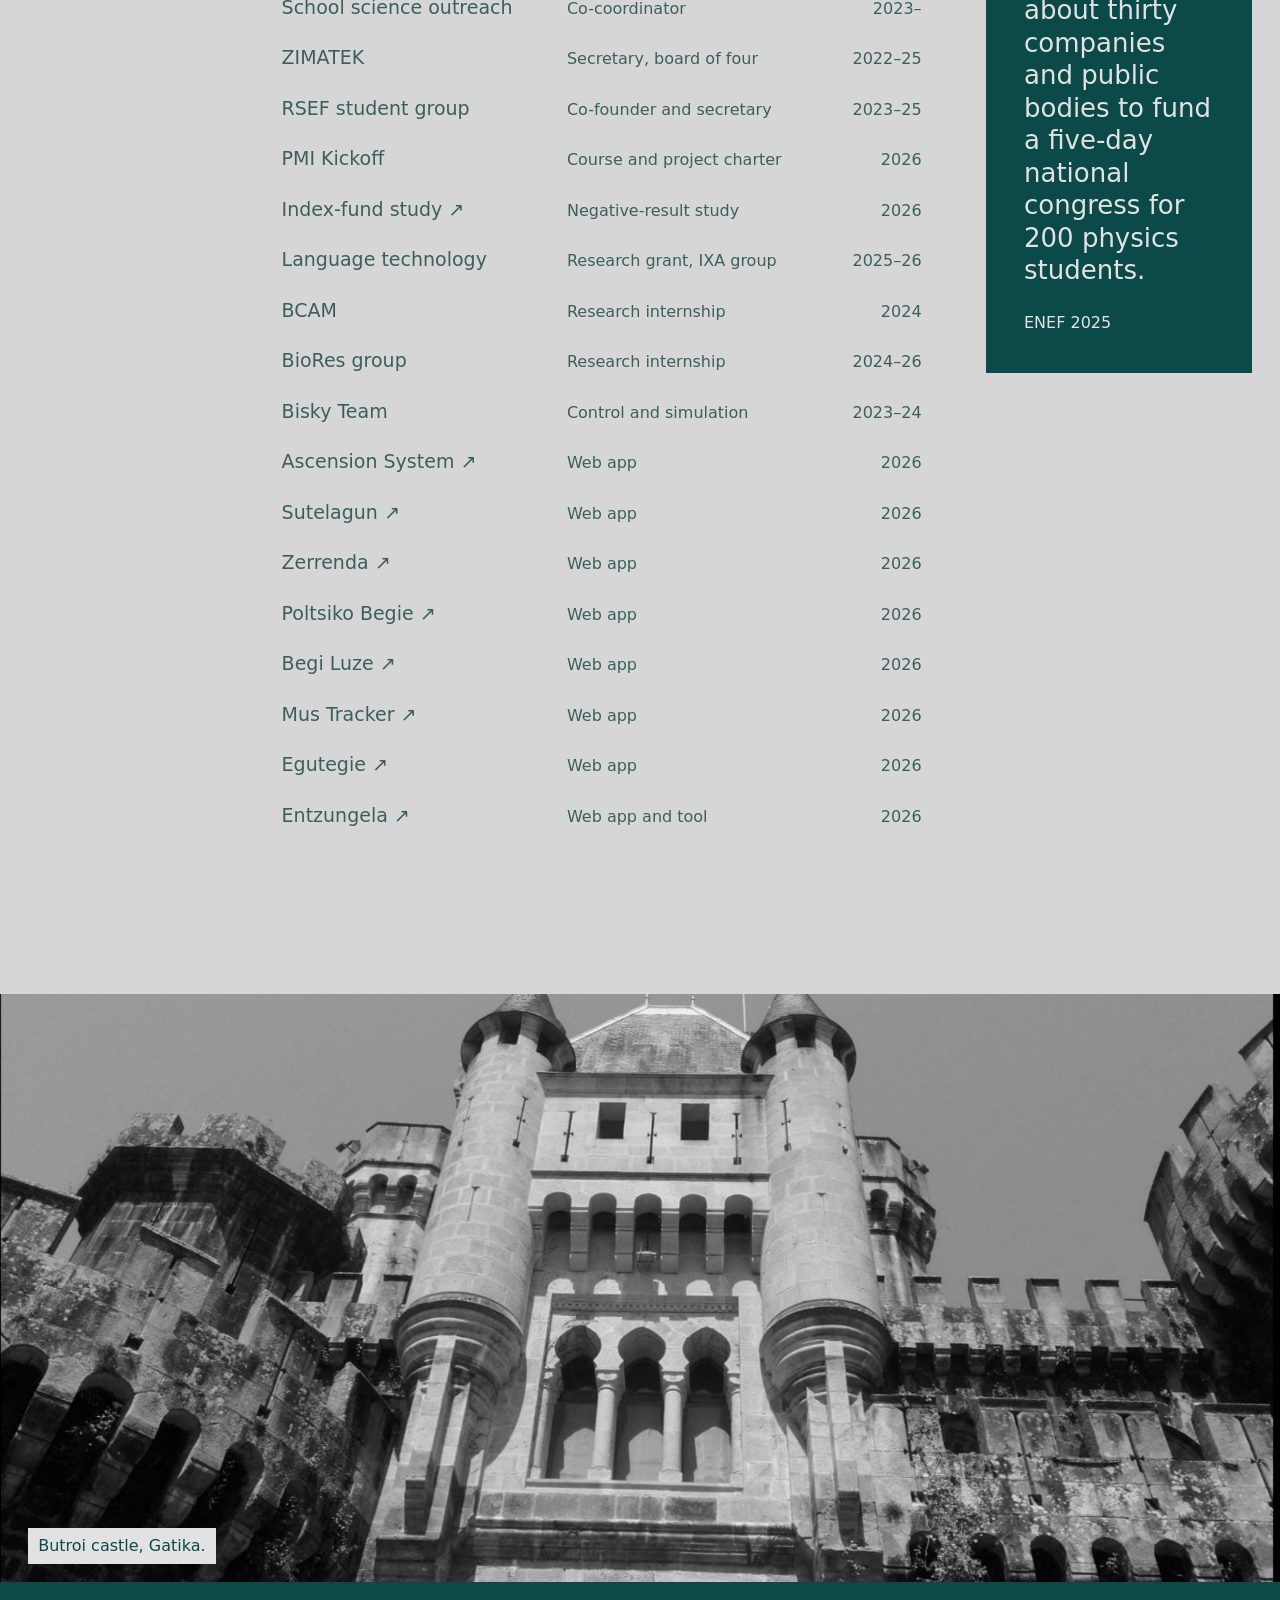
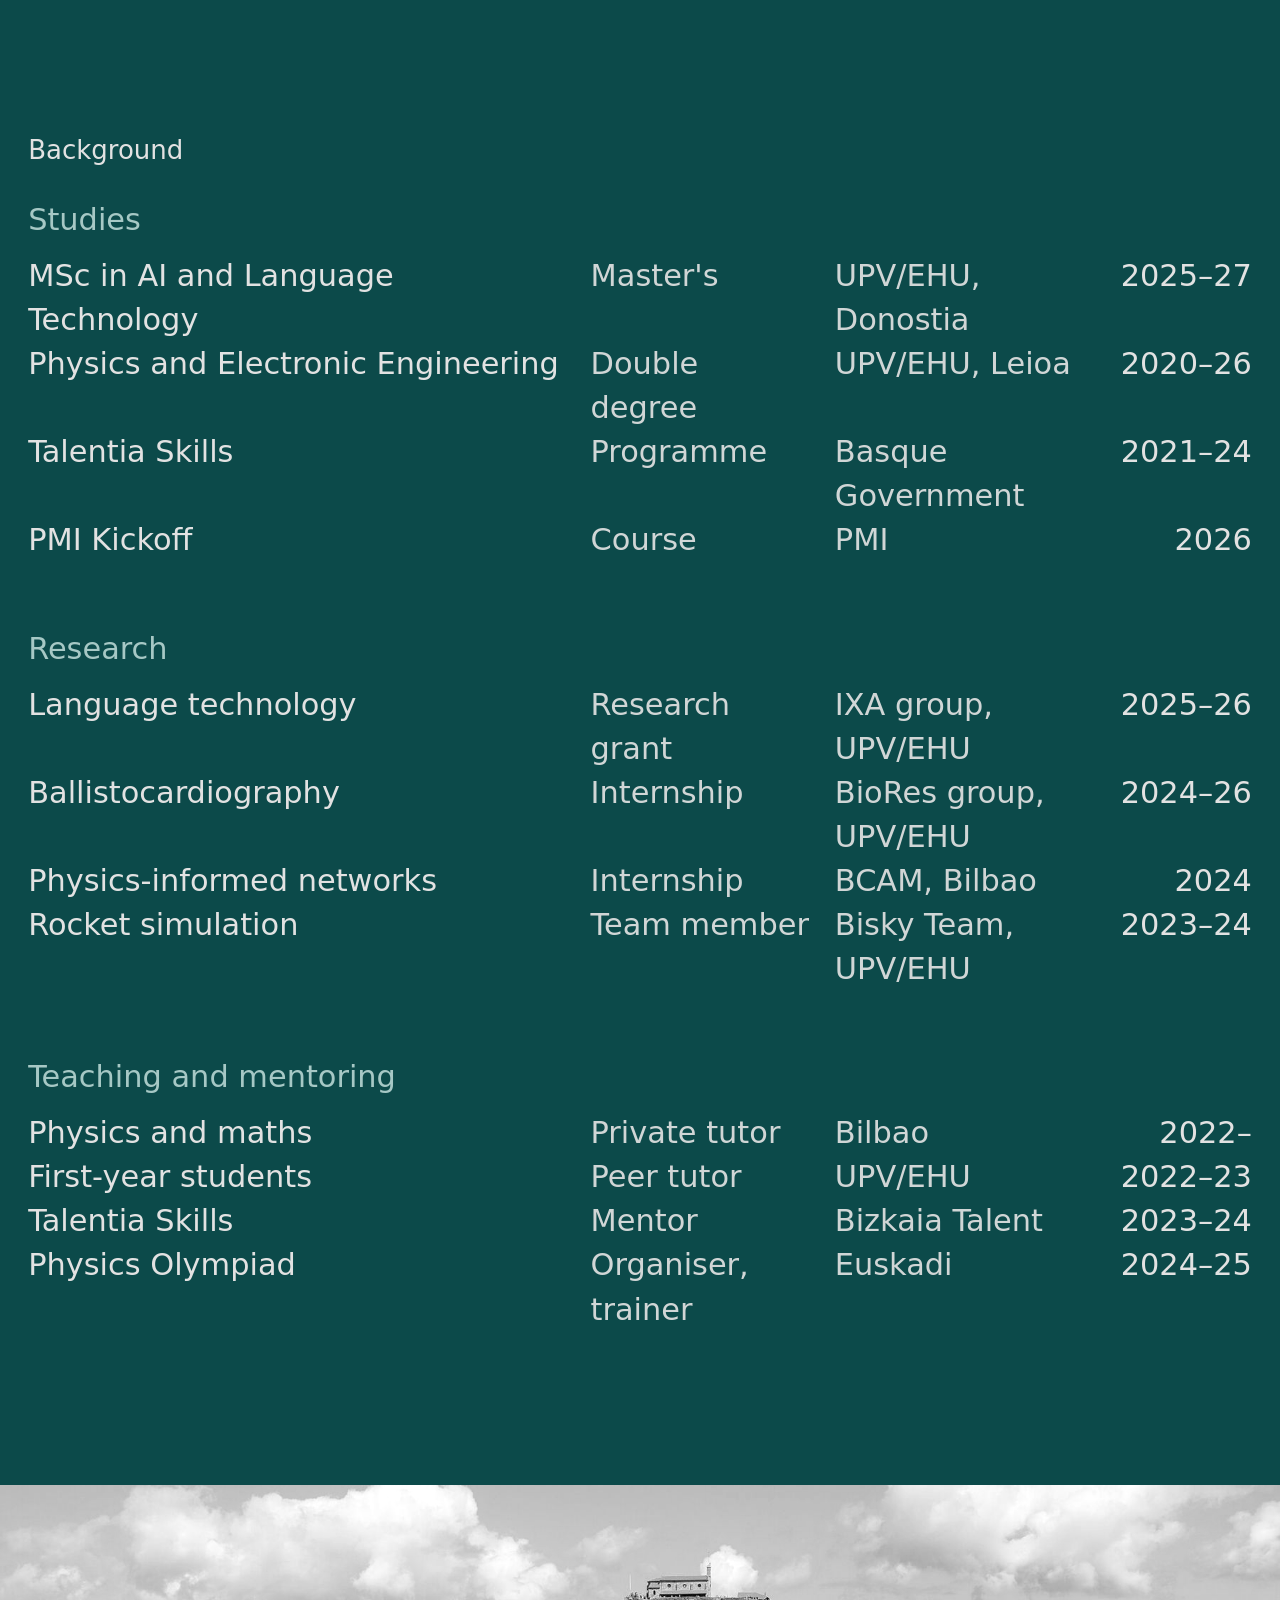
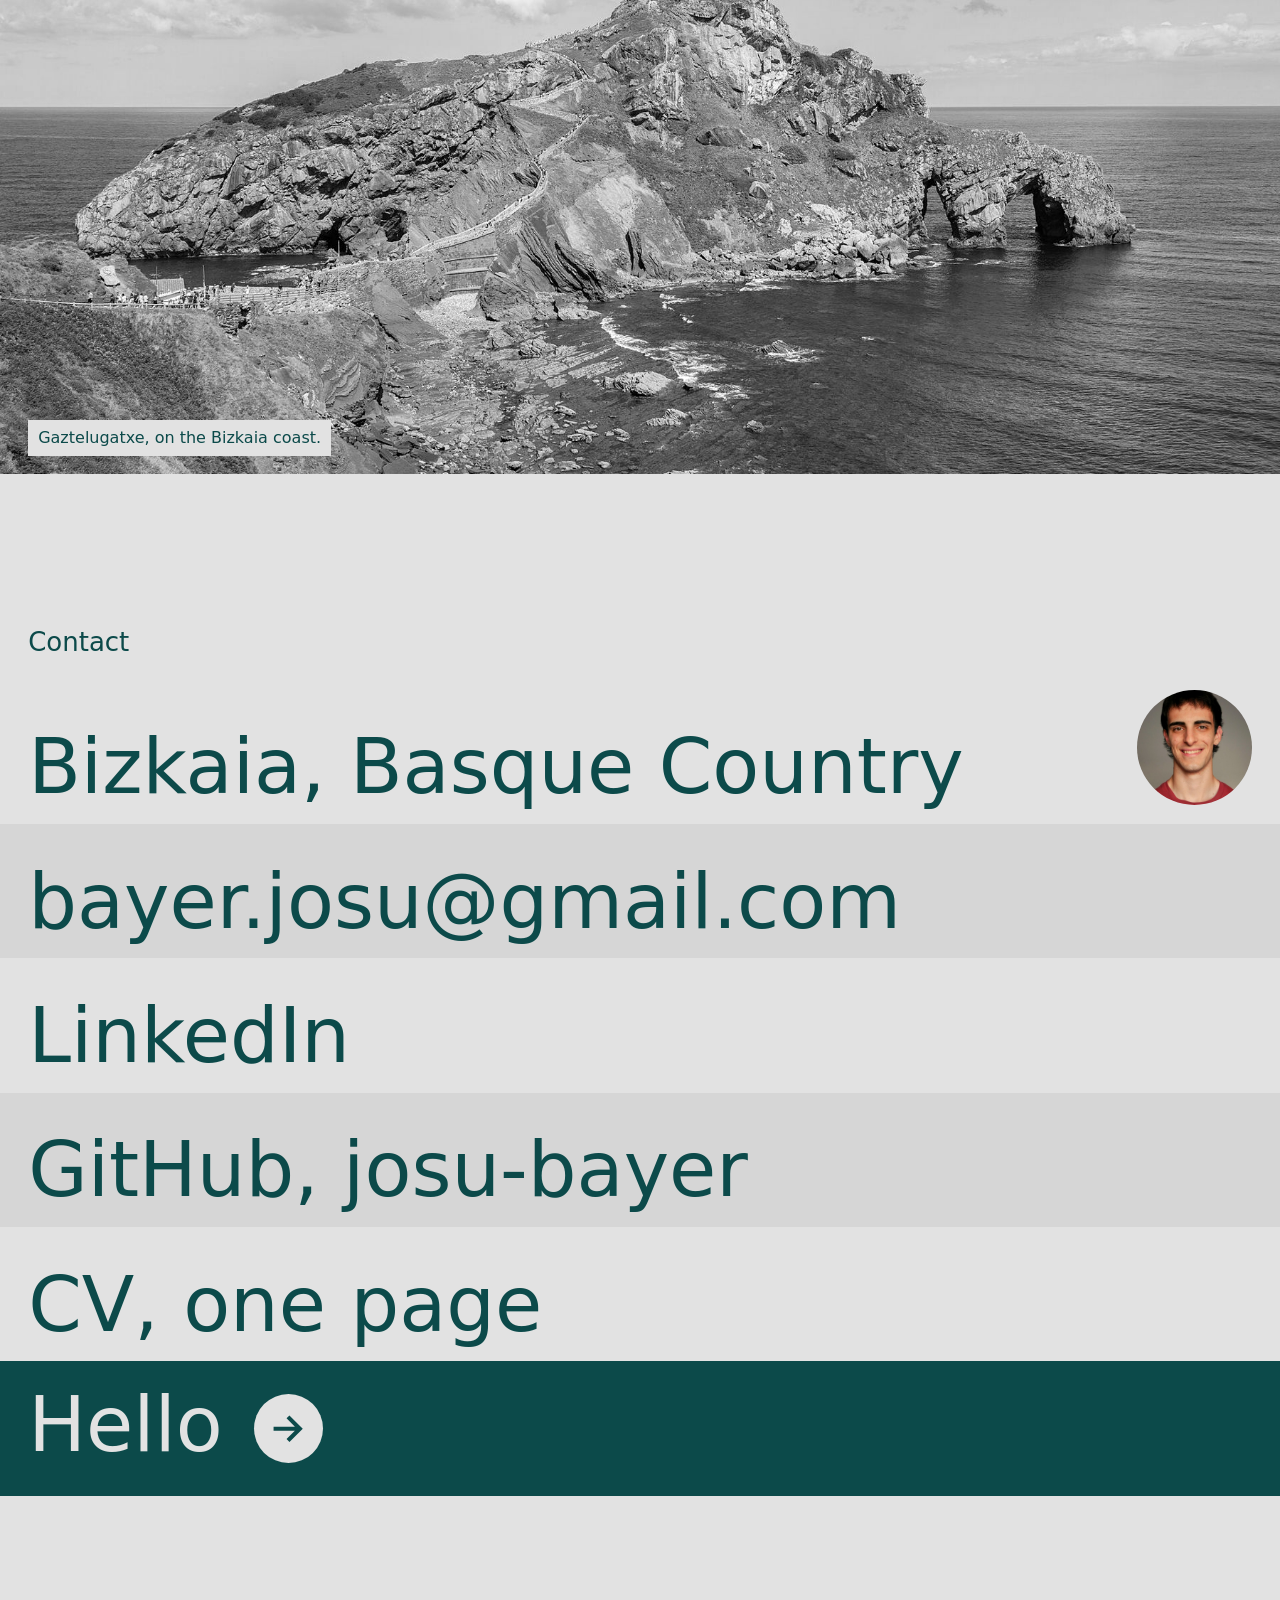
==== commit cbbbf498: "About: project management right before ENEF" ====
--- a/site/public/index.html
+++ b/site/public/index.html
@@ -30,7 +30,7 @@
 <section class="about" id="about">
   <h2 class="sh rv">About</h2>
   <div class="story rv">
-    <p><mark class="hl3">I'm Josu Bayer</mark>, a physicist and electronic engineer from <mark class="hl2">Bizkaia</mark>, working in <mark class="hl1">project management</mark>. I did a double degree at UPV/EHU and then a <mark class="hl1">master's in AI and language technology</mark>. I co-directed <mark class="hl2">ENEF 2025</mark>, a national congress for 200 physics students, and raised <mark class="hl1">more than €80,000</mark> for it. The apps below are ones I built and use.</p>
+    <p><mark class="hl3">I'm Josu Bayer</mark>, a physicist and electronic engineer from <mark class="hl2">Bizkaia</mark>. I did a double degree at UPV/EHU and then a <mark class="hl1">master's in AI and language technology</mark>. I am into <mark class="hl1">project management</mark>, and I co-directed <mark class="hl2">ENEF 2025</mark>, a national congress for 200 physics students, and raised <mark class="hl1">more than €80,000</mark> for it. The apps below are ones I built and use.</p>
   </div>
   <p class="cta rv"><a href="#contact"><mark class="hl1">Need a project manager who also understands AI? Say hello.</mark></a></p>
 </section>
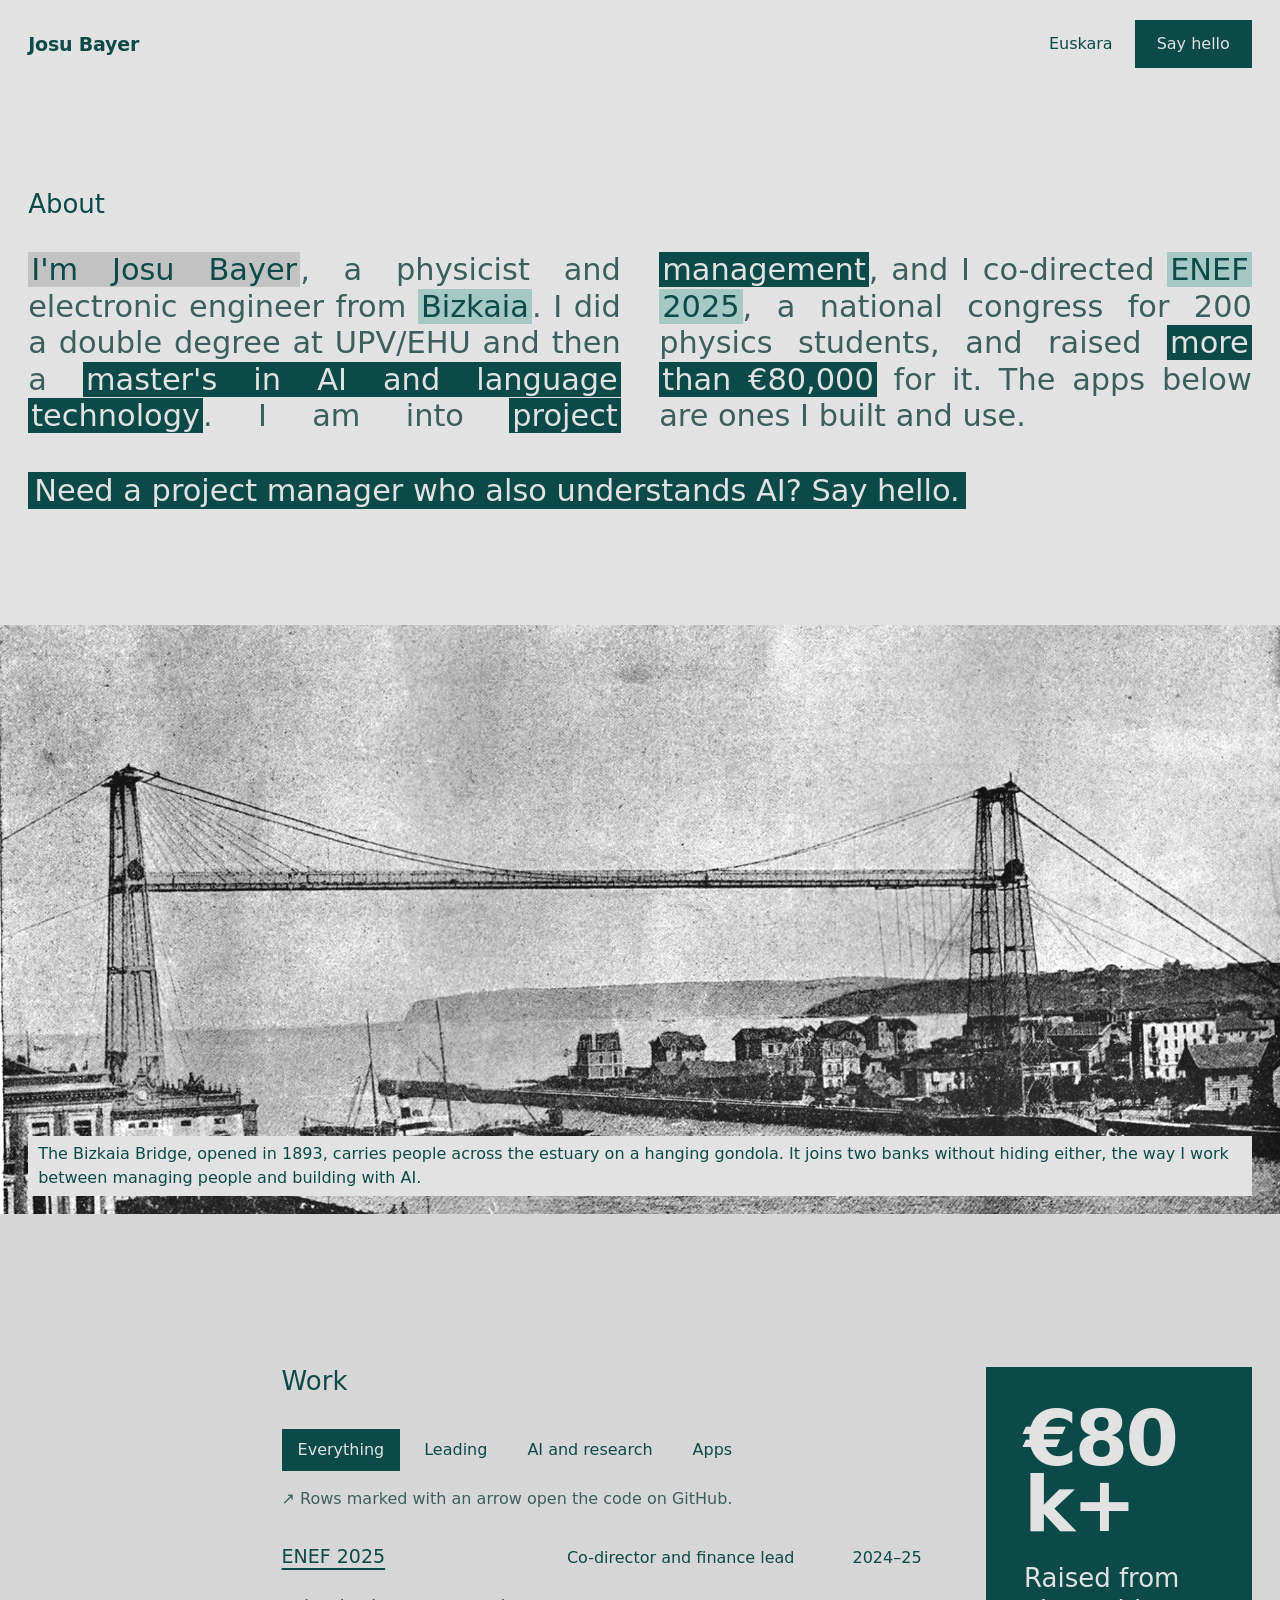
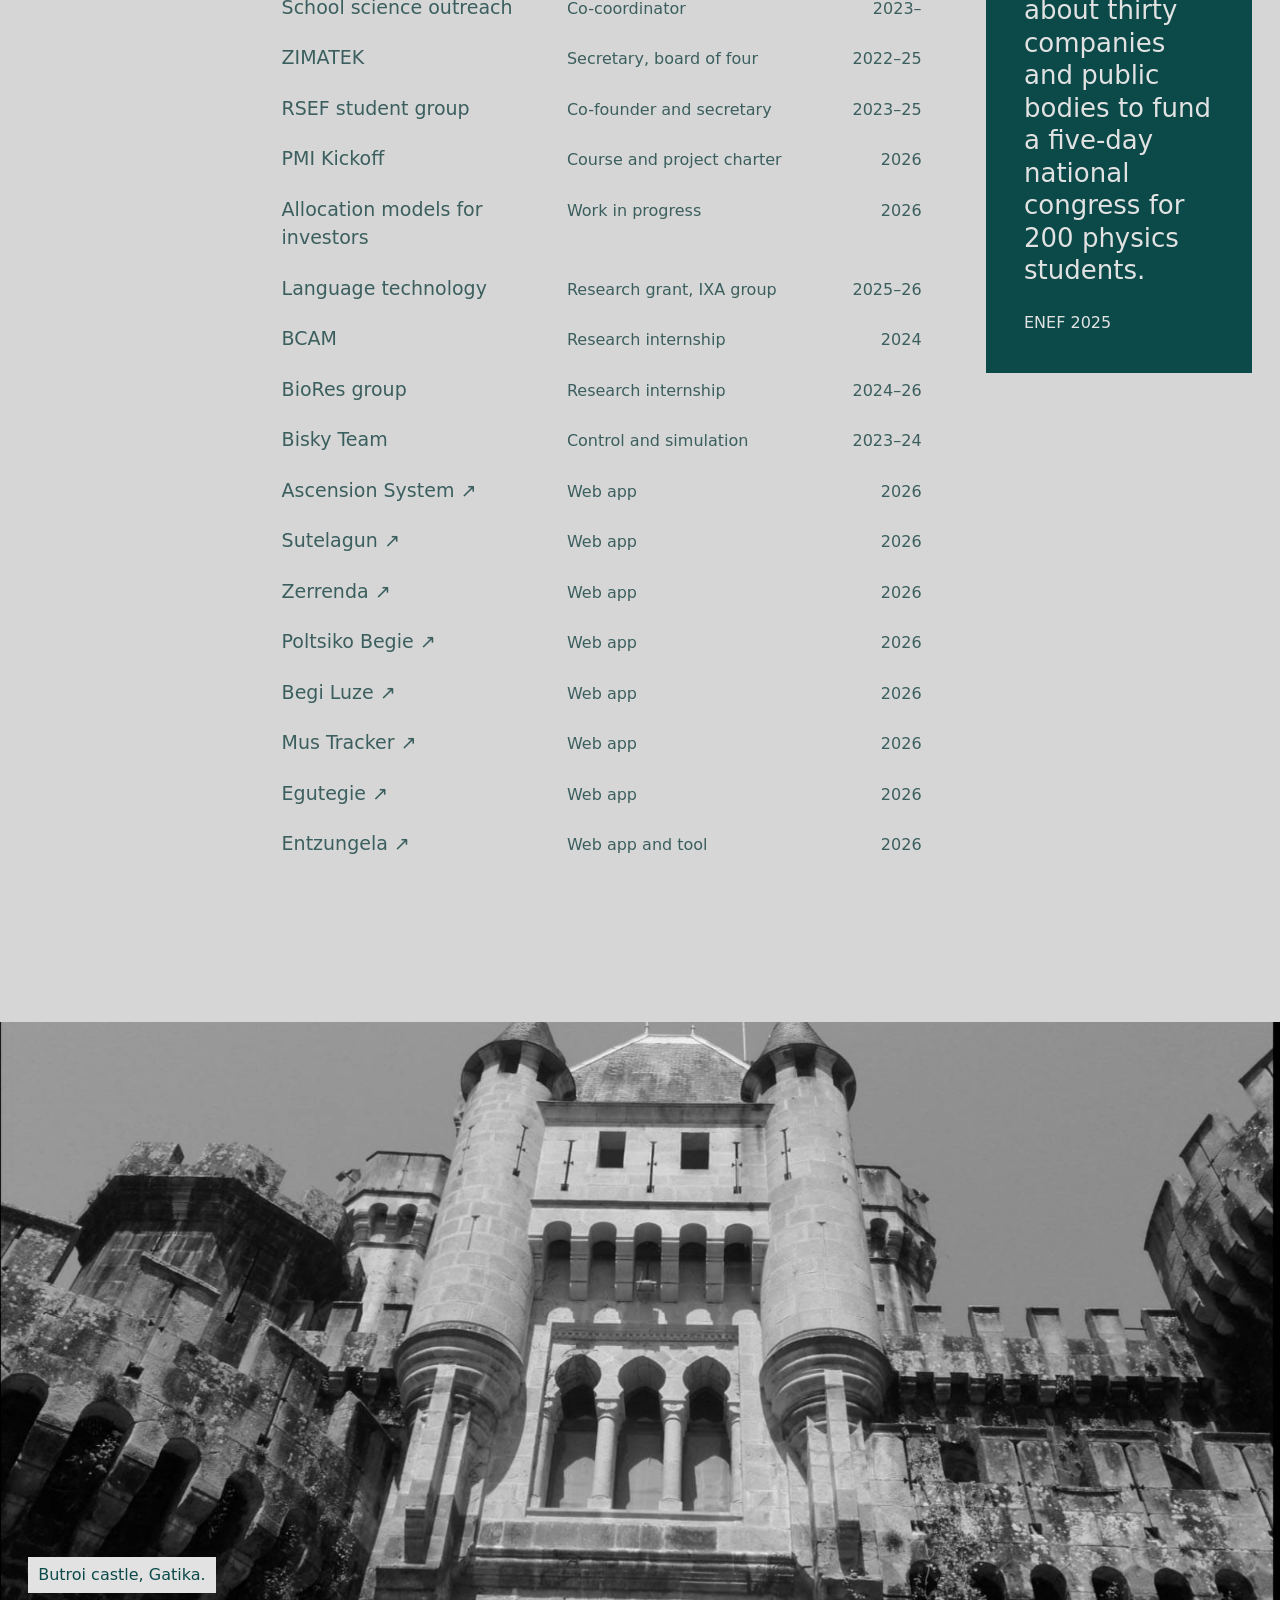
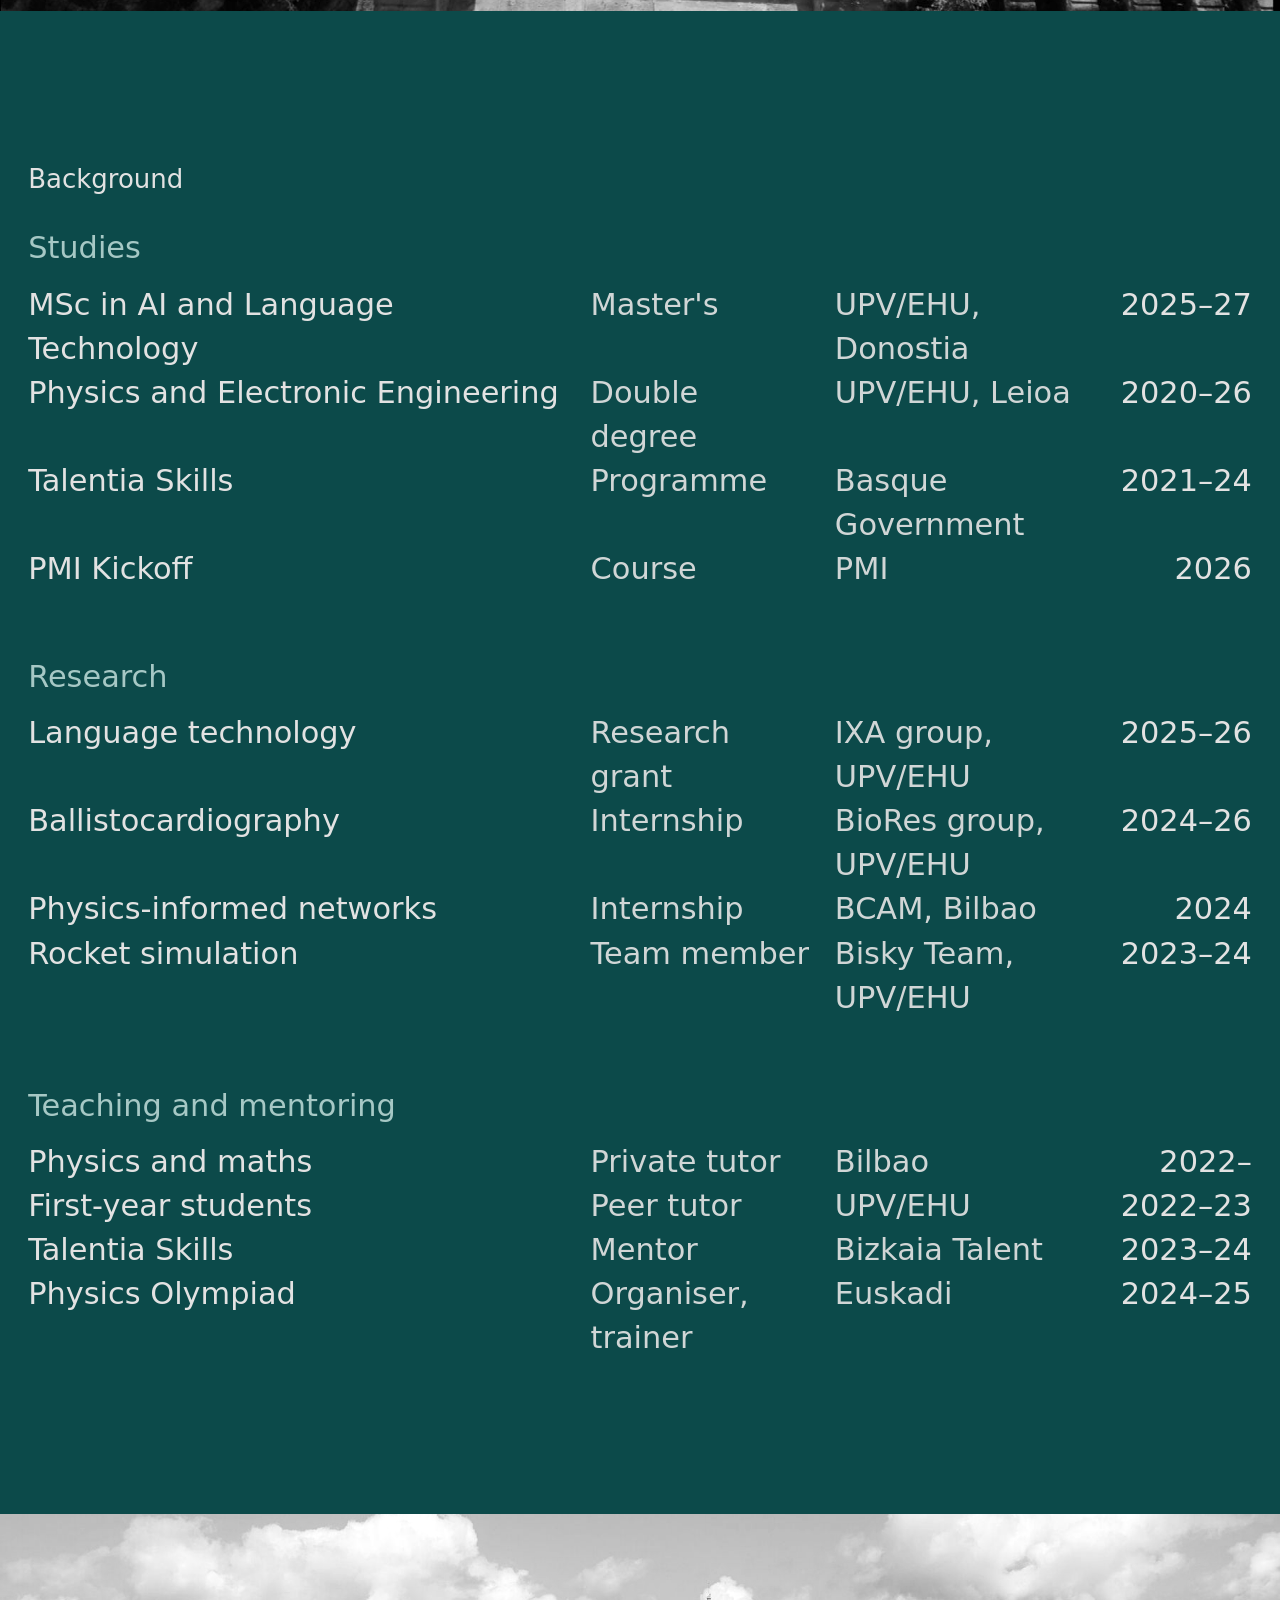
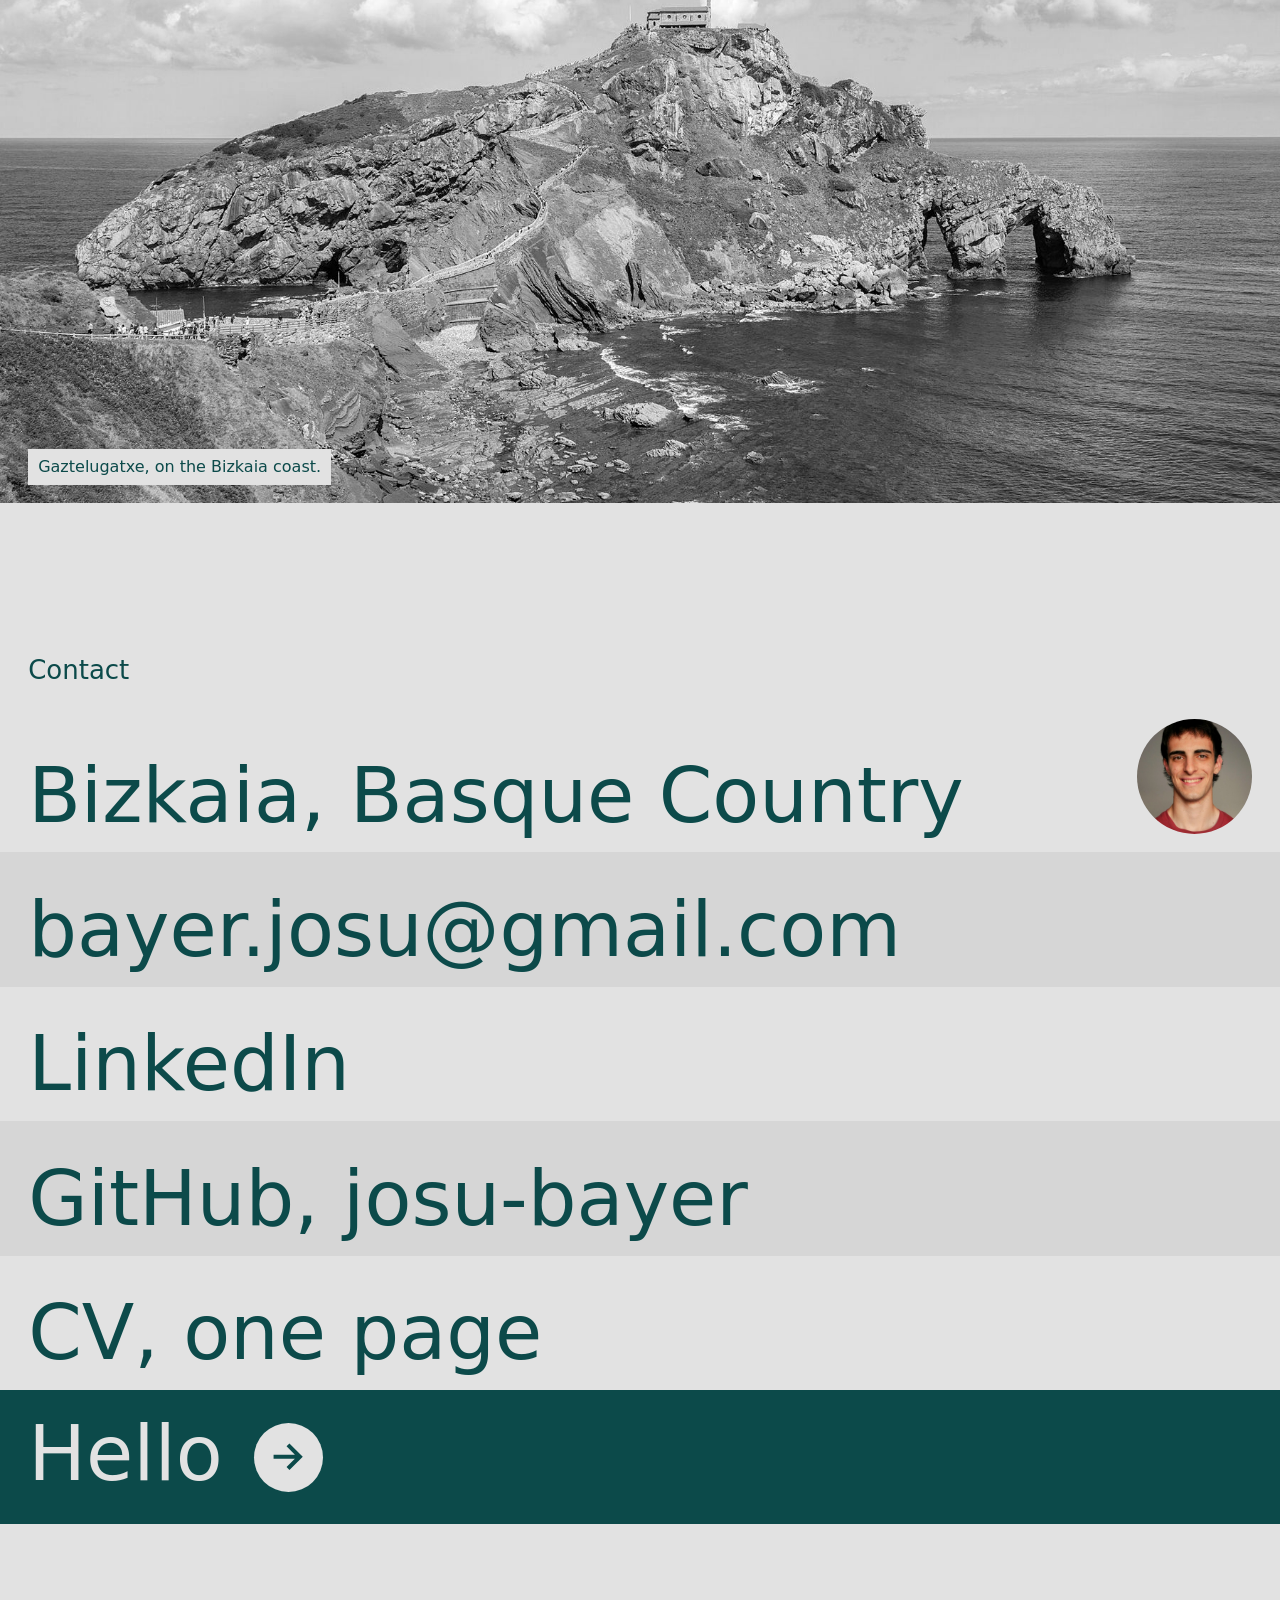
==== commit 9d1bd4c0: "Projects: describe the allocation-models project as work in progress" ====
--- a/site/public/index.html
+++ b/site/public/index.html
@@ -47,7 +47,7 @@
       <div class="chips rv" role="group" aria-label="Work"><button type="button" class="chip" data-f="all" aria-pressed="true">Everything</button><button type="button" class="chip" data-f="m" aria-pressed="false">Leading</button><button type="button" class="chip" data-f="a" aria-pressed="false">AI and research</button><button type="button" class="chip" data-f="p" aria-pressed="false">Apps</button></div>
       <p class="hint rv"><span aria-hidden="true">↗</span> Rows marked with an arrow open the code on GitHub.</p>
       <ul class="rows rv">
-        <li class="row" data-t="m" data-fig="€80k+" data-cap="Raised from about thirty companies and public bodies to fund a five-day national congress for 200 physics students." data-name="ENEF 2025"><button type="button" class="rowbtn"><span class="nm">ENEF 2025</span><span class="kd">Co-director and finance lead</span><span class="yr">2024–25</span><span class="cp">Raised from about thirty companies and public bodies to fund a five-day national congress for 200 physics students.</span></button></li><li class="row" data-t="m" data-fig="4" data-cap="People in the team taking hands-on experiments into schools across Bizkaia." data-name="School science outreach"><button type="button" class="rowbtn"><span class="nm">School science outreach</span><span class="kd">Co-coordinator</span><span class="yr">2023–</span><span class="cp">People in the team taking hands-on experiments into schools across Bizkaia.</span></button></li><li class="row" data-t="m" data-fig="12+" data-cap="Contests and talks a year for physics and electronics students, run alongside the double degree." data-name="ZIMATEK"><button type="button" class="rowbtn"><span class="nm">ZIMATEK</span><span class="kd">Secretary, board of four</span><span class="yr">2022–25</span><span class="cp">Contests and talks a year for physics and electronics students, run alongside the double degree.</span></button></li><li class="row" data-t="m" data-fig="From zero" data-cap="Started the university&#x27;s delegation and ran the local phases of national physics competitions." data-name="RSEF student group"><button type="button" class="rowbtn"><span class="nm">RSEF student group</span><span class="kd">Co-founder and secretary</span><span class="yr">2023–25</span><span class="cp">Started the university&#x27;s delegation and ran the local phases of national physics competitions.</span></button></li><li class="row" data-t="m" data-fig="Charter" data-cap="Project charter, risk register and status reports for a practice project." data-name="PMI Kickoff"><button type="button" class="rowbtn"><span class="nm">PMI Kickoff</span><span class="kd">Course and project charter</span><span class="yr">2026</span><span class="cp">Project charter, risk register and status reports for a practice project.</span></button></li><li class="row" data-t="a" data-fig="177 trials" data-cap="Nothing beat buy-and-hold MSCI World. Holdout locked, result reported as it came out." data-name="Index-fund study"><a href="https://github.com/josu-bayer/market-study" aria-label="Index-fund study, Open the code"><span class="nm">Index-fund study<span class="ar" aria-hidden="true"> ↗</span></span><span class="kd">Negative-result study</span><span class="yr">2026</span><span class="cp">Nothing beat buy-and-hold MSCI World. Holdout locked, result reported as it came out.</span></a></li><li class="row" data-t="a" data-fig="IXA" data-cap="Models that read social-media text for early signs of psychological risk." data-name="Language technology"><button type="button" class="rowbtn"><span class="nm">Language technology</span><span class="kd">Research grant, IXA group</span><span class="yr">2025–26</span><span class="cp">Models that read social-media text for early signs of psychological risk.</span></button></li><li class="row" data-t="a" data-fig="PINNs" data-cap="Physics-informed neural networks simulating water motion for renewable energy." data-name="BCAM"><button type="button" class="rowbtn"><span class="nm">BCAM</span><span class="kd">Research internship</span><span class="yr">2024</span><span class="cp">Physics-informed neural networks simulating water motion for renewable energy.</span></button></li><li class="row" data-t="a" data-fig="BCG" data-cap="Machine learning in MATLAB to estimate cardiac output from ballistocardiogram signals." data-name="BioRes group"><button type="button" class="rowbtn"><span class="nm">BioRes group</span><span class="kd">Research internship</span><span class="yr">2024–26</span><span class="cp">Machine learning in MATLAB to estimate cardiac output from ballistocardiogram signals.</span></button></li><li class="row" data-t="a" data-fig="2 launches" data-cap="Python launch simulations run before two real suborbital rocket launches." data-name="Bisky Team"><button type="button" class="rowbtn"><span class="nm">Bisky Team</span><span class="kd">Control and simulation</span><span class="yr">2023–24</span><span class="cp">Python launch simulations run before two real suborbital rocket launches.</span></button></li><li class="row" data-t="p" data-fig="Streaks" data-cap="A habit tracker where daily routines level up an avatar." data-name="Ascension System"><a href="https://github.com/josu-bayer/ascension-system" aria-label="Ascension System, Open the code"><span class="nm">Ascension System<span class="ar" aria-hidden="true"> ↗</span></span><span class="kd">Web app</span><span class="yr">2026</span><span class="cp">A habit tracker where daily routines level up an avatar.</span></a></li><li class="row" data-t="p" data-fig="Versions" data-cap="Recipes that remember every attempt and what changed between them." data-name="Sutelagun"><a href="https://github.com/josu-bayer/sutelagun" aria-label="Sutelagun, Open the code"><span class="nm">Sutelagun<span class="ar" aria-hidden="true"> ↗</span></span><span class="kd">Web app</span><span class="yr">2026</span><span class="cp">Recipes that remember every attempt and what changed between them.</span></a></li><li class="row" data-t="p" data-fig="Shared" data-cap="Shopping lists shared live and generated from the recipe app." data-name="Zerrenda"><a href="https://github.com/josu-bayer/zerrenda" aria-label="Zerrenda, Open the code"><span class="nm">Zerrenda<span class="ar" aria-hidden="true"> ↗</span></span><span class="kd">Web app</span><span class="yr">2026</span><span class="cp">Shopping lists shared live and generated from the recipe app.</span></a></li><li class="row" data-t="p" data-fig="Split" data-cap="An expense tracker with two ledgers and shared-cost splitting." data-name="Poltsiko Begie"><a href="https://github.com/josu-bayer/poltsiko-begie" aria-label="Poltsiko Begie, Open the code"><span class="nm">Poltsiko Begie<span class="ar" aria-hidden="true"> ↗</span></span><span class="kd">Web app</span><span class="yr">2026</span><span class="cp">An expense tracker with two ledgers and shared-cost splitting.</span></a></li><li class="row" data-t="p" data-fig="FIFO" data-cap="An investment tracker with FIFO cost basis across platforms and a tax table for the annual return." data-name="Begi Luze"><a href="https://github.com/josu-bayer/begi-luze" aria-label="Begi Luze, Open the code"><span class="nm">Begi Luze<span class="ar" aria-hidden="true"> ↗</span></span><span class="kd">Web app</span><span class="yr">2026</span><span class="cp">An investment tracker with FIFO cost basis across platforms and a tax table for the annual return.</span></a></li><li class="row" data-t="p" data-fig="Stats" data-cap="A tournament log and statistics for the Basque card game mus." data-name="Mus Tracker"><a href="https://github.com/josu-bayer/mus-tracker" aria-label="Mus Tracker, Open the code"><span class="nm">Mus Tracker<span class="ar" aria-hidden="true"> ↗</span></span><span class="kd">Web app</span><span class="yr">2026</span><span class="cp">A tournament log and statistics for the Basque card game mus.</span></a></li><li class="row" data-t="p" data-fig="Cycles" data-cap="A personal calendar with rolling cycles and email reminders." data-name="Egutegie"><a href="https://github.com/josu-bayer/egutegie" aria-label="Egutegie, Open the code"><span class="nm">Egutegie<span class="ar" aria-hidden="true"> ↗</span></span><span class="kd">Web app</span><span class="yr">2026</span><span class="cp">A personal calendar with rolling cycles and email reminders.</span></a></li><li class="row" data-t="p" data-fig="Audio" data-cap="Turns a book PDF into Spanish audio chapters and plays them offline on a phone." data-name="Entzungela"><a href="https://github.com/josu-bayer/entzungela" aria-label="Entzungela, Open the code"><span class="nm">Entzungela<span class="ar" aria-hidden="true"> ↗</span></span><span class="kd">Web app and tool</span><span class="yr">2026</span><span class="cp">Turns a book PDF into Spanish audio chapters and plays them offline on a phone.</span></a></li>
+        <li class="row" data-t="m" data-fig="€80k+" data-cap="Raised from about thirty companies and public bodies to fund a five-day national congress for 200 physics students." data-name="ENEF 2025"><button type="button" class="rowbtn"><span class="nm">ENEF 2025</span><span class="kd">Co-director and finance lead</span><span class="yr">2024–25</span><span class="cp">Raised from about thirty companies and public bodies to fund a five-day national congress for 200 physics students.</span></button></li><li class="row" data-t="m" data-fig="4" data-cap="People in the team taking hands-on experiments into schools across Bizkaia." data-name="School science outreach"><button type="button" class="rowbtn"><span class="nm">School science outreach</span><span class="kd">Co-coordinator</span><span class="yr">2023–</span><span class="cp">People in the team taking hands-on experiments into schools across Bizkaia.</span></button></li><li class="row" data-t="m" data-fig="12+" data-cap="Contests and talks a year for physics and electronics students, run alongside the double degree." data-name="ZIMATEK"><button type="button" class="rowbtn"><span class="nm">ZIMATEK</span><span class="kd">Secretary, board of four</span><span class="yr">2022–25</span><span class="cp">Contests and talks a year for physics and electronics students, run alongside the double degree.</span></button></li><li class="row" data-t="m" data-fig="From zero" data-cap="Started the university&#x27;s delegation and ran the local phases of national physics competitions." data-name="RSEF student group"><button type="button" class="rowbtn"><span class="nm">RSEF student group</span><span class="kd">Co-founder and secretary</span><span class="yr">2023–25</span><span class="cp">Started the university&#x27;s delegation and ran the local phases of national physics competitions.</span></button></li><li class="row" data-t="m" data-fig="Charter" data-cap="Project charter, risk register and status reports for a practice project." data-name="PMI Kickoff"><button type="button" class="rowbtn"><span class="nm">PMI Kickoff</span><span class="kd">Course and project charter</span><span class="yr">2026</span><span class="cp">Project charter, risk register and status reports for a practice project.</span></button></li><li class="row" data-t="a" data-fig="Ongoing" data-cap="Building and testing machine-learning models that allocate investments, with the aim of offering them to investing companies." data-name="Allocation models for investors"><button type="button" class="rowbtn"><span class="nm">Allocation models for investors</span><span class="kd">Work in progress</span><span class="yr">2026</span><span class="cp">Building and testing machine-learning models that allocate investments, with the aim of offering them to investing companies.</span></button></li><li class="row" data-t="a" data-fig="IXA" data-cap="Models that read social-media text for early signs of psychological risk." data-name="Language technology"><button type="button" class="rowbtn"><span class="nm">Language technology</span><span class="kd">Research grant, IXA group</span><span class="yr">2025–26</span><span class="cp">Models that read social-media text for early signs of psychological risk.</span></button></li><li class="row" data-t="a" data-fig="PINNs" data-cap="Physics-informed neural networks simulating water motion for renewable energy." data-name="BCAM"><button type="button" class="rowbtn"><span class="nm">BCAM</span><span class="kd">Research internship</span><span class="yr">2024</span><span class="cp">Physics-informed neural networks simulating water motion for renewable energy.</span></button></li><li class="row" data-t="a" data-fig="BCG" data-cap="Machine learning in MATLAB to estimate cardiac output from ballistocardiogram signals." data-name="BioRes group"><button type="button" class="rowbtn"><span class="nm">BioRes group</span><span class="kd">Research internship</span><span class="yr">2024–26</span><span class="cp">Machine learning in MATLAB to estimate cardiac output from ballistocardiogram signals.</span></button></li><li class="row" data-t="a" data-fig="2 launches" data-cap="Python launch simulations run before two real suborbital rocket launches." data-name="Bisky Team"><button type="button" class="rowbtn"><span class="nm">Bisky Team</span><span class="kd">Control and simulation</span><span class="yr">2023–24</span><span class="cp">Python launch simulations run before two real suborbital rocket launches.</span></button></li><li class="row" data-t="p" data-fig="Streaks" data-cap="A habit tracker where daily routines level up an avatar." data-name="Ascension System"><a href="https://github.com/josu-bayer/ascension-system" aria-label="Ascension System, Open the code"><span class="nm">Ascension System<span class="ar" aria-hidden="true"> ↗</span></span><span class="kd">Web app</span><span class="yr">2026</span><span class="cp">A habit tracker where daily routines level up an avatar.</span></a></li><li class="row" data-t="p" data-fig="Versions" data-cap="Recipes that remember every attempt and what changed between them." data-name="Sutelagun"><a href="https://github.com/josu-bayer/sutelagun" aria-label="Sutelagun, Open the code"><span class="nm">Sutelagun<span class="ar" aria-hidden="true"> ↗</span></span><span class="kd">Web app</span><span class="yr">2026</span><span class="cp">Recipes that remember every attempt and what changed between them.</span></a></li><li class="row" data-t="p" data-fig="Shared" data-cap="Shopping lists shared live and generated from the recipe app." data-name="Zerrenda"><a href="https://github.com/josu-bayer/zerrenda" aria-label="Zerrenda, Open the code"><span class="nm">Zerrenda<span class="ar" aria-hidden="true"> ↗</span></span><span class="kd">Web app</span><span class="yr">2026</span><span class="cp">Shopping lists shared live and generated from the recipe app.</span></a></li><li class="row" data-t="p" data-fig="Split" data-cap="An expense tracker with two ledgers and shared-cost splitting." data-name="Poltsiko Begie"><a href="https://github.com/josu-bayer/poltsiko-begie" aria-label="Poltsiko Begie, Open the code"><span class="nm">Poltsiko Begie<span class="ar" aria-hidden="true"> ↗</span></span><span class="kd">Web app</span><span class="yr">2026</span><span class="cp">An expense tracker with two ledgers and shared-cost splitting.</span></a></li><li class="row" data-t="p" data-fig="FIFO" data-cap="An investment tracker with FIFO cost basis across platforms and a tax table for the annual return." data-name="Begi Luze"><a href="https://github.com/josu-bayer/begi-luze" aria-label="Begi Luze, Open the code"><span class="nm">Begi Luze<span class="ar" aria-hidden="true"> ↗</span></span><span class="kd">Web app</span><span class="yr">2026</span><span class="cp">An investment tracker with FIFO cost basis across platforms and a tax table for the annual return.</span></a></li><li class="row" data-t="p" data-fig="Stats" data-cap="A tournament log and statistics for the Basque card game mus." data-name="Mus Tracker"><a href="https://github.com/josu-bayer/mus-tracker" aria-label="Mus Tracker, Open the code"><span class="nm">Mus Tracker<span class="ar" aria-hidden="true"> ↗</span></span><span class="kd">Web app</span><span class="yr">2026</span><span class="cp">A tournament log and statistics for the Basque card game mus.</span></a></li><li class="row" data-t="p" data-fig="Cycles" data-cap="A personal calendar with rolling cycles and email reminders." data-name="Egutegie"><a href="https://github.com/josu-bayer/egutegie" aria-label="Egutegie, Open the code"><span class="nm">Egutegie<span class="ar" aria-hidden="true"> ↗</span></span><span class="kd">Web app</span><span class="yr">2026</span><span class="cp">A personal calendar with rolling cycles and email reminders.</span></a></li><li class="row" data-t="p" data-fig="Audio" data-cap="Turns a book PDF into Spanish audio chapters and plays them offline on a phone." data-name="Entzungela"><a href="https://github.com/josu-bayer/entzungela" aria-label="Entzungela, Open the code"><span class="nm">Entzungela<span class="ar" aria-hidden="true"> ↗</span></span><span class="kd">Web app and tool</span><span class="yr">2026</span><span class="cp">Turns a book PDF into Spanish audio chapters and plays them offline on a phone.</span></a></li>
       </ul>
     </div>
     <aside class="peek" aria-live="polite">
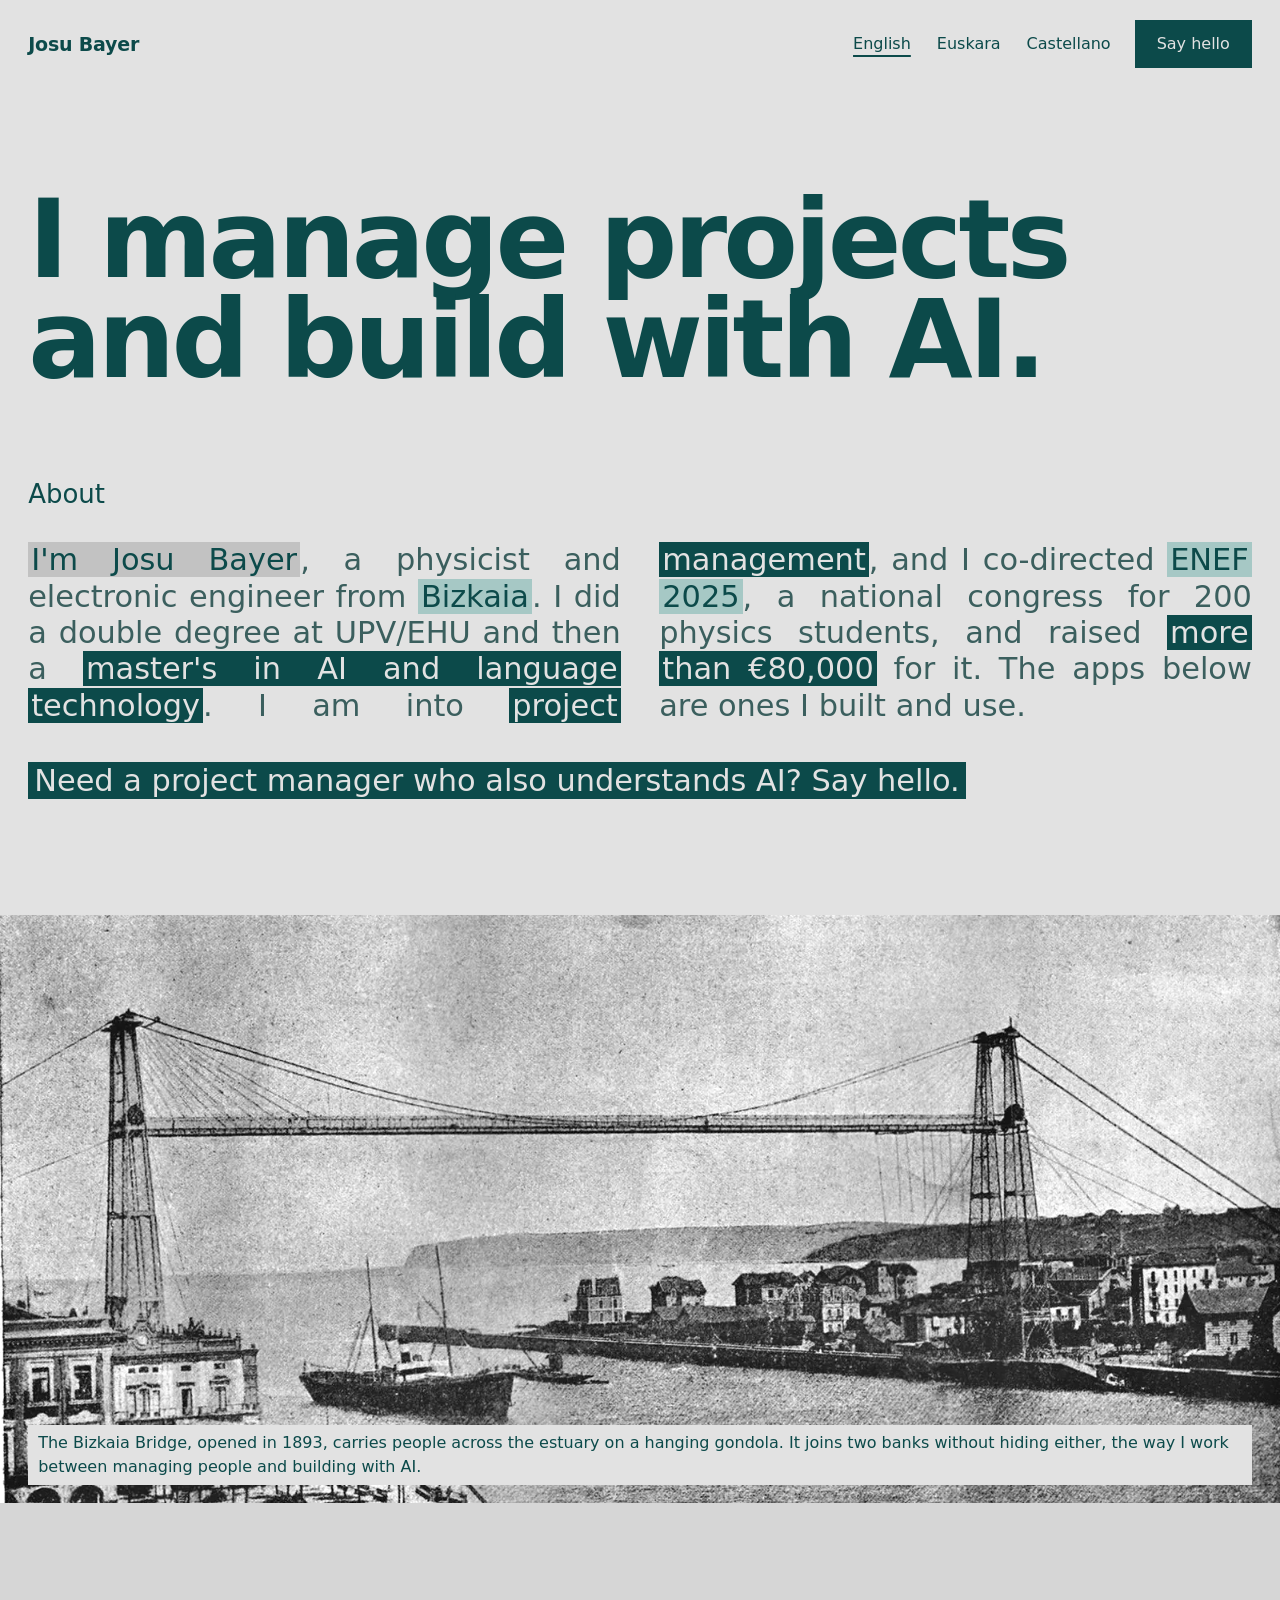
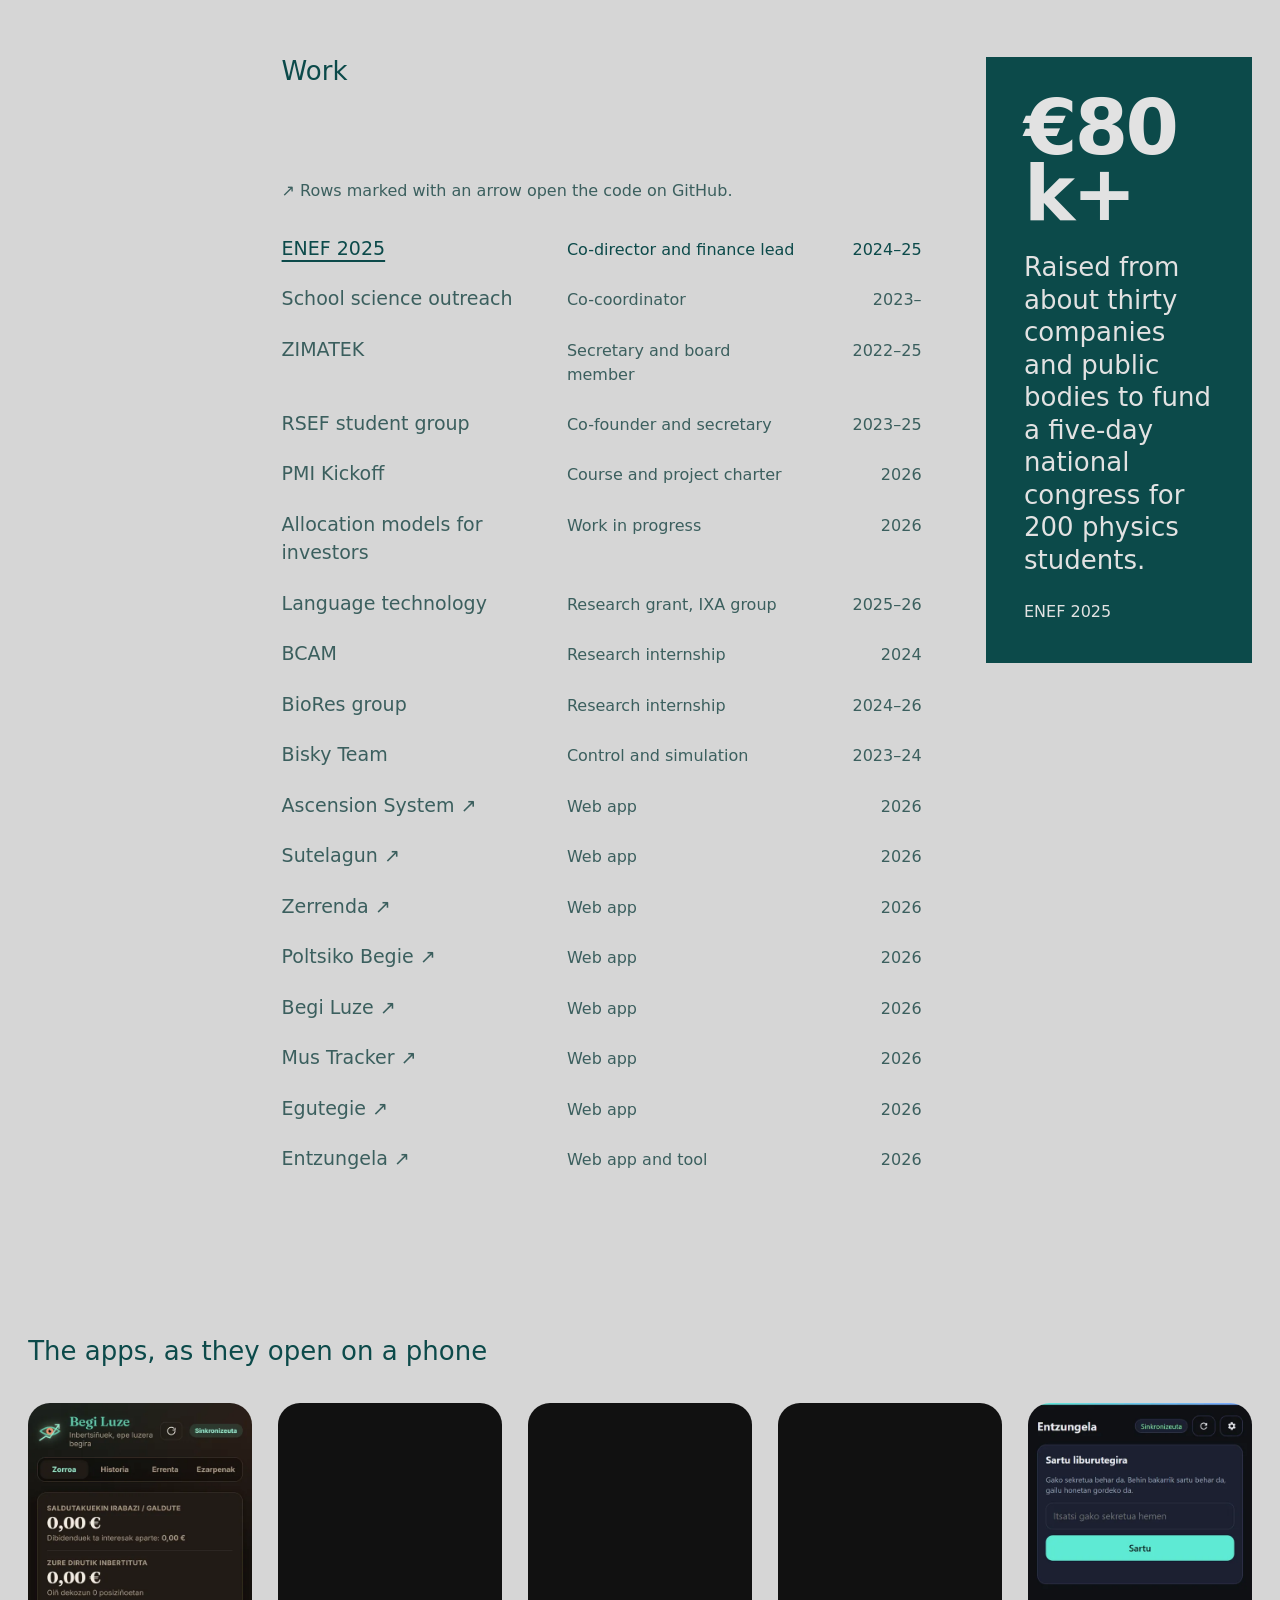
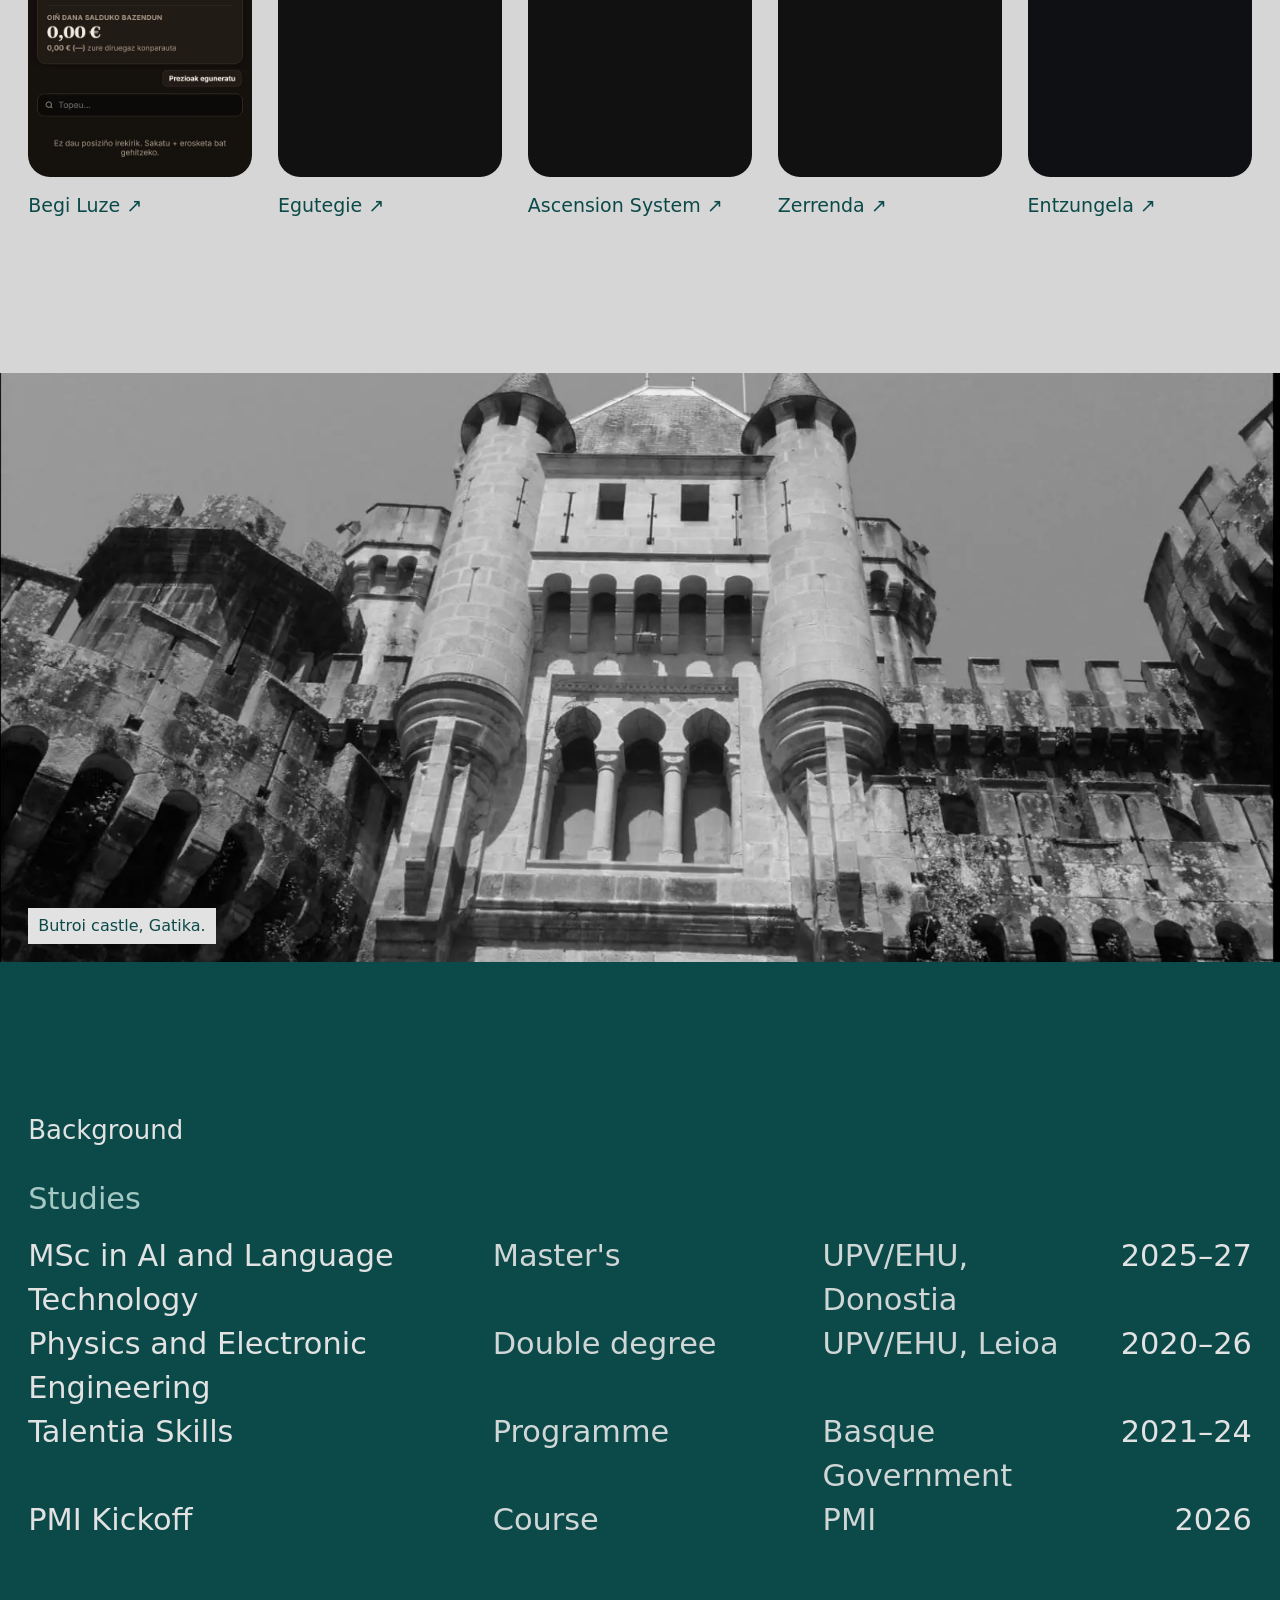
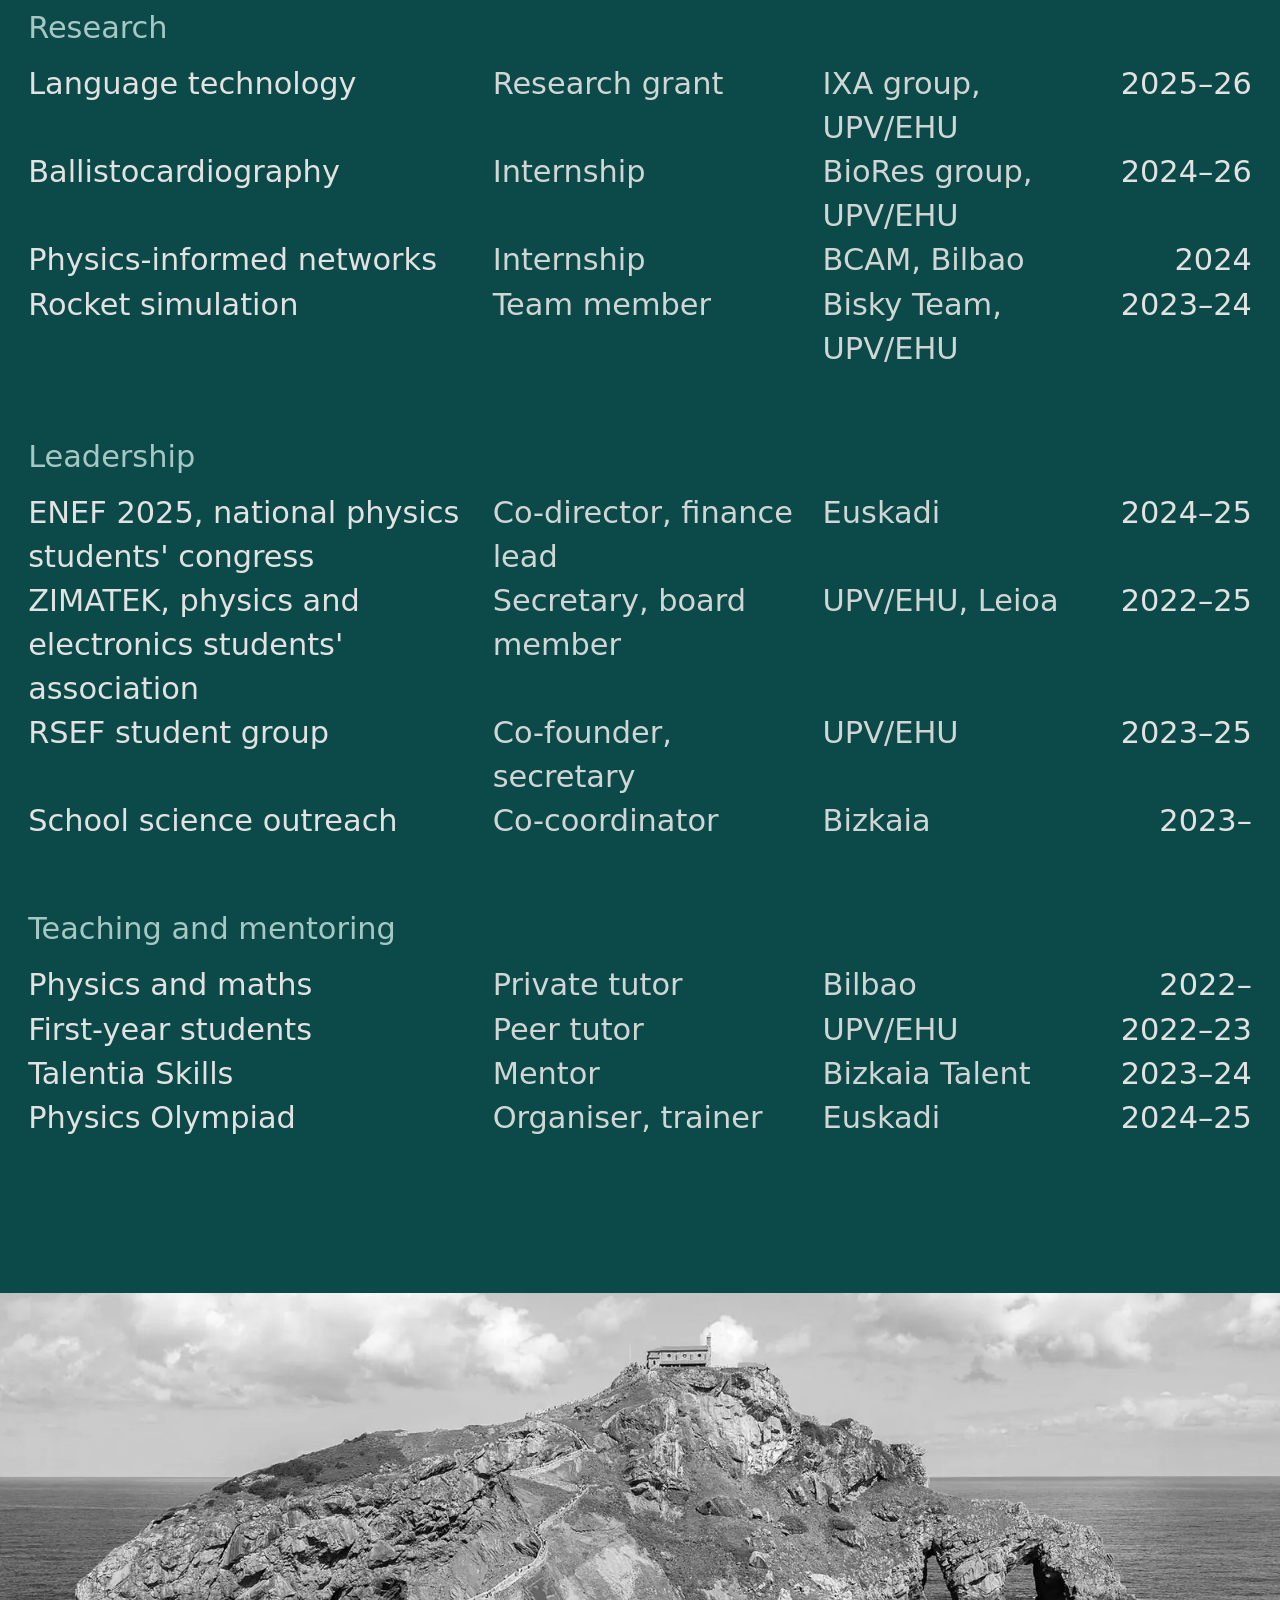
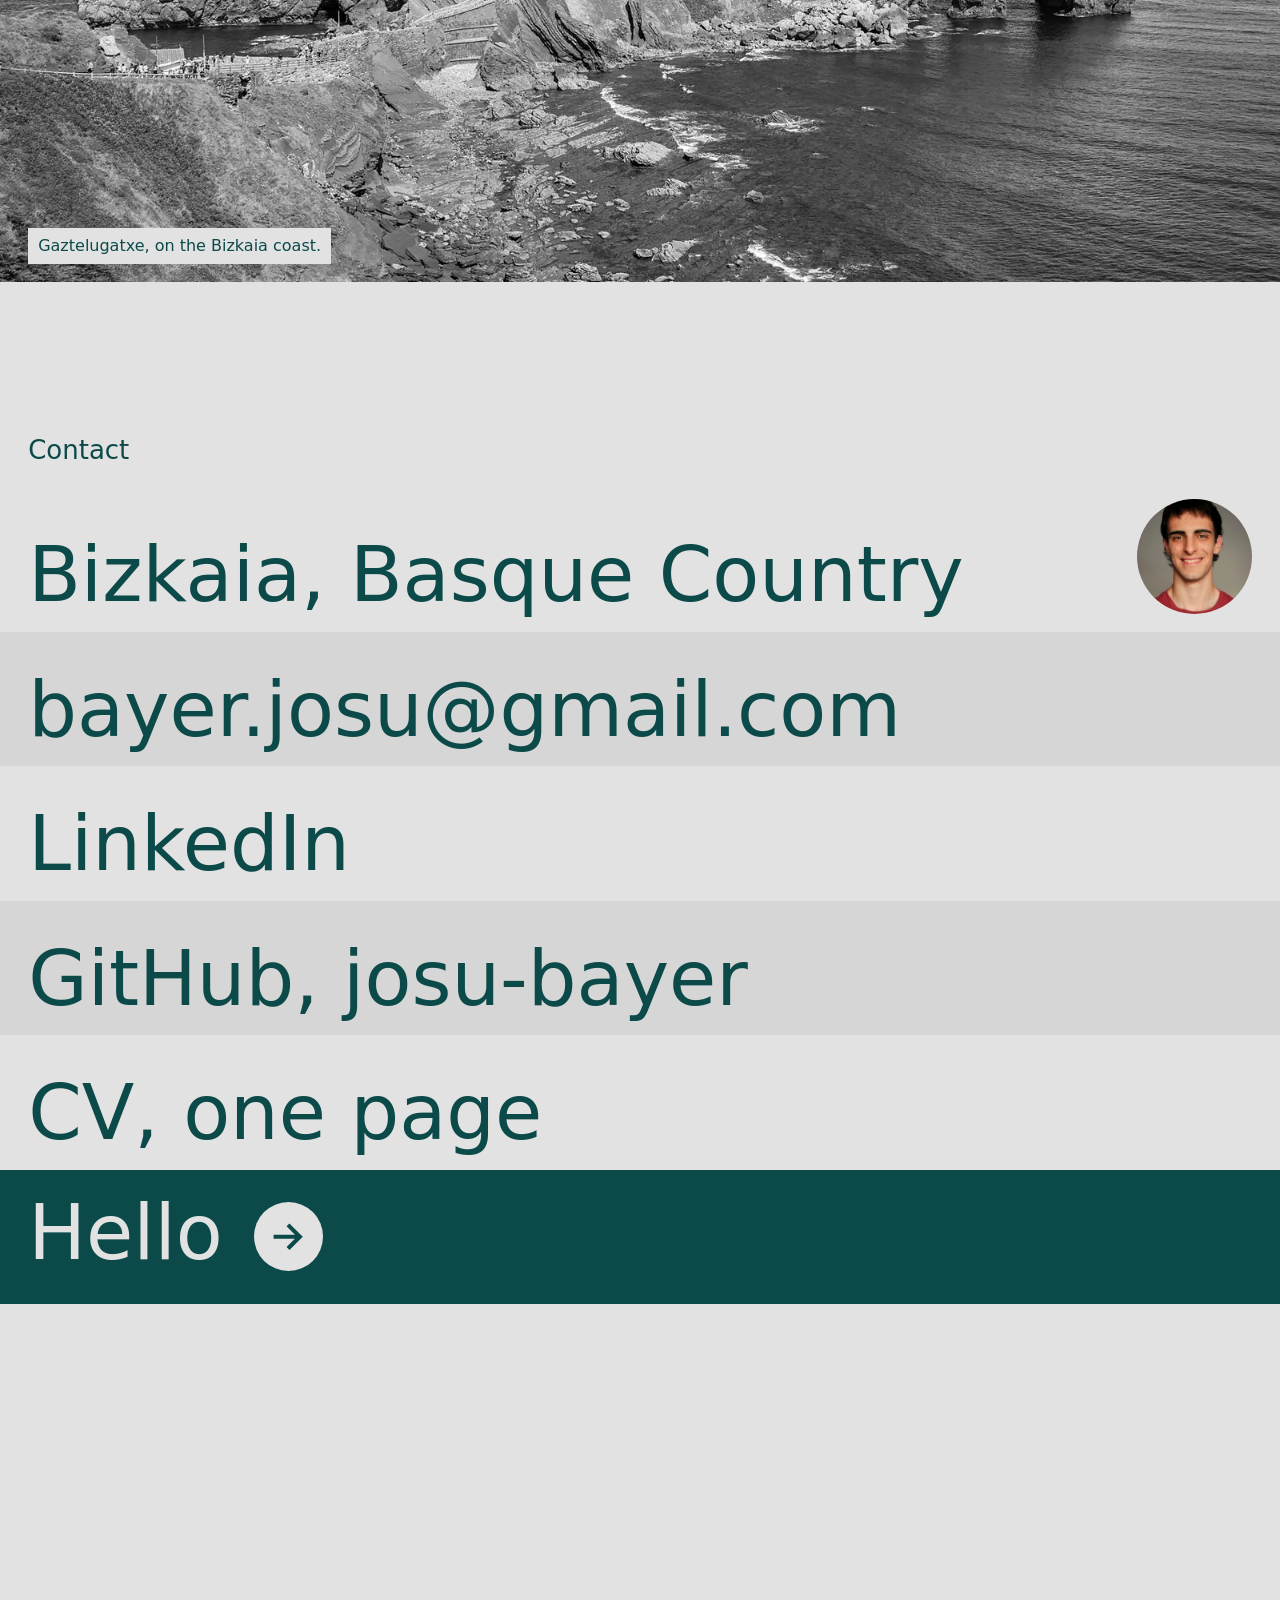
==== commit 3d341dfc: "Site: app screens, visible title, SEO and OpenGraph tags, WebP images, accessibility fixes (2026-11-" ====
--- a/site/public/index.html
+++ b/site/public/index.html
@@ -5,9 +5,34 @@
 <meta name="viewport" content="width=device-width, initial-scale=1">
 <title>Josu Bayer, physicist and engineer who manages projects and builds with AI</title>
 <meta name="description" content="Physicist and electronic engineer from Bizkaia. Projects led, research and small apps.">
-<meta name="theme-color" content="#0c4a4a">
+<meta name="theme-color" content="#0c4a4a" media="(prefers-color-scheme: light)">
+<meta name="theme-color" content="#0e1819" media="(prefers-color-scheme: dark)">
+<meta name="color-scheme" content="light dark">
+<link rel="icon" href="favicon.svg" type="image/svg+xml">
+<link rel="icon" href="favicon-32.png" sizes="32x32" type="image/png">
+<link rel="apple-touch-icon" href="apple-touch-icon.png">
+<link rel="canonical" href="https://josu-bayer.web.app/">
+<meta property="og:type" content="profile">
+<meta property="og:site_name" content="Josu Bayer">
+<meta property="og:title" content="Josu Bayer, project manager who builds with AI">
+<meta property="og:description" content="Physicist and electronic engineer from Bizkaia. Projects led, research and small apps.">
+<meta property="og:url" content="https://josu-bayer.web.app/">
+<meta property="og:image" content="https://josu-bayer.web.app/img/og.jpg">
+<meta property="og:image:width" content="1200">
+<meta property="og:image:height" content="630">
+<meta property="og:image:alt" content="Josu Bayer, project manager who builds with AI">
+<meta property="og:locale" content="en_GB">
+<meta property="og:locale:alternate" content="eu_ES">
+<meta property="og:locale:alternate" content="es_ES">
+<meta property="profile:first_name" content="Josu">
+<meta property="profile:last_name" content="Bayer Agirre">
+<meta name="twitter:card" content="summary_large_image">
+<meta name="author" content="Josu Bayer Agirre">
+<script type="application/ld+json">{"@context": "https://schema.org", "@type": "Person", "name": "Josu Bayer Agirre", "alternateName": "Josu Bayer", "url": "https://josu-bayer.web.app/", "image": "https://josu-bayer.web.app/img/josu-2026-12.jpg", "jobTitle": "Project manager, physicist and electronic engineer", "email": "mailto:bayer.josu@gmail.com", "address": {"@type": "PostalAddress", "addressRegion": "Bizkaia", "addressCountry": "ES"}, "alumniOf": {"@type": "CollegeOrUniversity", "name": "UPV/EHU"}, "sameAs": ["https://github.com/josu-bayer", "https://www.linkedin.com/in/josu-bayer-agirre-090678208/"]}</script>
 <link rel="alternate" hreflang="en" href="https://josu-bayer.web.app/">
 <link rel="alternate" hreflang="eu" href="https://josu-bayer.web.app/eu/">
+<link rel="alternate" hreflang="es" href="https://josu-bayer.web.app/es/">
+<link rel="alternate" hreflang="x-default" href="https://josu-bayer.web.app/">
 <link rel="preload" href="fonts/cabinet-grotesk-800.woff2" as="font" type="font/woff2" crossorigin>
 <link rel="stylesheet" href="site.css">
 <script>document.documentElement.className="js"</script>
@@ -16,11 +41,10 @@
 <a class="skip" href="#about">Skip to content</a>
 
 <header class="top" id="top">
-  <h1 class="vh">Josu Bayer, physicist and engineer who manages projects and builds with AI</h1>
   <div class="bar">
     <a class="mark" href="#top">Josu Bayer</a>
     <div class="bar-r">
-      <a class="lang" href="eu/" hreflang="eu">Euskara</a>
+      <a class="lang cur" href="./" hreflang="en" lang="en" aria-current="true">English</a><a class="lang" href="eu/" hreflang="eu" lang="eu">Euskara</a><a class="lang" href="es/" hreflang="es" lang="es">Castellano</a>
       <a class="btn" href="mailto:bayer.josu@gmail.com?subject=Hello%20Josu">Say hello</a>
     </div>
   </div>
@@ -28,6 +52,7 @@
 
 <main>
 <section class="about" id="about">
+  <h1 class="hero">I manage projects<br>and build with AI.</h1>
   <h2 class="sh rv">About</h2>
   <div class="story rv">
     <p><mark class="hl3">I'm Josu Bayer</mark>, a physicist and electronic engineer from <mark class="hl2">Bizkaia</mark>. I did a double degree at UPV/EHU and then a <mark class="hl1">master's in AI and language technology</mark>. I am into <mark class="hl1">project management</mark>, and I co-directed <mark class="hl2">ENEF 2025</mark>, a national congress for 200 physics students, and raised <mark class="hl1">more than €80,000</mark> for it. The apps below are ones I built and use.</p>
@@ -36,7 +61,7 @@
 </section>
 
 <figure class="band" data-drift>
-  <img src="img/bridge.jpg" width="1800" height="1087" alt="Archival photograph of the Bizkaia transporter bridge, two iron towers carrying a walkway over the estuary, a steamer passing beneath" loading="lazy" decoding="async">
+  <picture><source type="image/webp" srcset="img/bridge-800.webp 800w, img/bridge-1600.webp 1600w" sizes="100vw"><img src="img/bridge.jpg" width="1800" height="1087" alt="Archival photograph of the Bizkaia transporter bridge, two iron towers carrying a walkway over the estuary, a steamer passing beneath" loading="lazy" decoding="async"></picture>
   <figcaption>The Bizkaia Bridge, opened in 1893, carries people across the estuary on a hanging gondola. It joins two banks without hiding either, the way I work between managing people and building with AI.</figcaption>
 </figure>
 
@@ -47,10 +72,10 @@
       <div class="chips rv" role="group" aria-label="Work"><button type="button" class="chip" data-f="all" aria-pressed="true">Everything</button><button type="button" class="chip" data-f="m" aria-pressed="false">Leading</button><button type="button" class="chip" data-f="a" aria-pressed="false">AI and research</button><button type="button" class="chip" data-f="p" aria-pressed="false">Apps</button></div>
       <p class="hint rv"><span aria-hidden="true">↗</span> Rows marked with an arrow open the code on GitHub.</p>
       <ul class="rows rv">
-        <li class="row" data-t="m" data-fig="€80k+" data-cap="Raised from about thirty companies and public bodies to fund a five-day national congress for 200 physics students." data-name="ENEF 2025"><button type="button" class="rowbtn"><span class="nm">ENEF 2025</span><span class="kd">Co-director and finance lead</span><span class="yr">2024–25</span><span class="cp">Raised from about thirty companies and public bodies to fund a five-day national congress for 200 physics students.</span></button></li><li class="row" data-t="m" data-fig="4" data-cap="People in the team taking hands-on experiments into schools across Bizkaia." data-name="School science outreach"><button type="button" class="rowbtn"><span class="nm">School science outreach</span><span class="kd">Co-coordinator</span><span class="yr">2023–</span><span class="cp">People in the team taking hands-on experiments into schools across Bizkaia.</span></button></li><li class="row" data-t="m" data-fig="12+" data-cap="Contests and talks a year for physics and electronics students, run alongside the double degree." data-name="ZIMATEK"><button type="button" class="rowbtn"><span class="nm">ZIMATEK</span><span class="kd">Secretary, board of four</span><span class="yr">2022–25</span><span class="cp">Contests and talks a year for physics and electronics students, run alongside the double degree.</span></button></li><li class="row" data-t="m" data-fig="From zero" data-cap="Started the university&#x27;s delegation and ran the local phases of national physics competitions." data-name="RSEF student group"><button type="button" class="rowbtn"><span class="nm">RSEF student group</span><span class="kd">Co-founder and secretary</span><span class="yr">2023–25</span><span class="cp">Started the university&#x27;s delegation and ran the local phases of national physics competitions.</span></button></li><li class="row" data-t="m" data-fig="Charter" data-cap="Project charter, risk register and status reports for a practice project." data-name="PMI Kickoff"><button type="button" class="rowbtn"><span class="nm">PMI Kickoff</span><span class="kd">Course and project charter</span><span class="yr">2026</span><span class="cp">Project charter, risk register and status reports for a practice project.</span></button></li><li class="row" data-t="a" data-fig="Ongoing" data-cap="Building and testing machine-learning models that allocate investments, with the aim of offering them to investing companies." data-name="Allocation models for investors"><button type="button" class="rowbtn"><span class="nm">Allocation models for investors</span><span class="kd">Work in progress</span><span class="yr">2026</span><span class="cp">Building and testing machine-learning models that allocate investments, with the aim of offering them to investing companies.</span></button></li><li class="row" data-t="a" data-fig="IXA" data-cap="Models that read social-media text for early signs of psychological risk." data-name="Language technology"><button type="button" class="rowbtn"><span class="nm">Language technology</span><span class="kd">Research grant, IXA group</span><span class="yr">2025–26</span><span class="cp">Models that read social-media text for early signs of psychological risk.</span></button></li><li class="row" data-t="a" data-fig="PINNs" data-cap="Physics-informed neural networks simulating water motion for renewable energy." data-name="BCAM"><button type="button" class="rowbtn"><span class="nm">BCAM</span><span class="kd">Research internship</span><span class="yr">2024</span><span class="cp">Physics-informed neural networks simulating water motion for renewable energy.</span></button></li><li class="row" data-t="a" data-fig="BCG" data-cap="Machine learning in MATLAB to estimate cardiac output from ballistocardiogram signals." data-name="BioRes group"><button type="button" class="rowbtn"><span class="nm">BioRes group</span><span class="kd">Research internship</span><span class="yr">2024–26</span><span class="cp">Machine learning in MATLAB to estimate cardiac output from ballistocardiogram signals.</span></button></li><li class="row" data-t="a" data-fig="2 launches" data-cap="Python launch simulations run before two real suborbital rocket launches." data-name="Bisky Team"><button type="button" class="rowbtn"><span class="nm">Bisky Team</span><span class="kd">Control and simulation</span><span class="yr">2023–24</span><span class="cp">Python launch simulations run before two real suborbital rocket launches.</span></button></li><li class="row" data-t="p" data-fig="Streaks" data-cap="A habit tracker where daily routines level up an avatar." data-name="Ascension System"><a href="https://github.com/josu-bayer/ascension-system" aria-label="Ascension System, Open the code"><span class="nm">Ascension System<span class="ar" aria-hidden="true"> ↗</span></span><span class="kd">Web app</span><span class="yr">2026</span><span class="cp">A habit tracker where daily routines level up an avatar.</span></a></li><li class="row" data-t="p" data-fig="Versions" data-cap="Recipes that remember every attempt and what changed between them." data-name="Sutelagun"><a href="https://github.com/josu-bayer/sutelagun" aria-label="Sutelagun, Open the code"><span class="nm">Sutelagun<span class="ar" aria-hidden="true"> ↗</span></span><span class="kd">Web app</span><span class="yr">2026</span><span class="cp">Recipes that remember every attempt and what changed between them.</span></a></li><li class="row" data-t="p" data-fig="Shared" data-cap="Shopping lists shared live and generated from the recipe app." data-name="Zerrenda"><a href="https://github.com/josu-bayer/zerrenda" aria-label="Zerrenda, Open the code"><span class="nm">Zerrenda<span class="ar" aria-hidden="true"> ↗</span></span><span class="kd">Web app</span><span class="yr">2026</span><span class="cp">Shopping lists shared live and generated from the recipe app.</span></a></li><li class="row" data-t="p" data-fig="Split" data-cap="An expense tracker with two ledgers and shared-cost splitting." data-name="Poltsiko Begie"><a href="https://github.com/josu-bayer/poltsiko-begie" aria-label="Poltsiko Begie, Open the code"><span class="nm">Poltsiko Begie<span class="ar" aria-hidden="true"> ↗</span></span><span class="kd">Web app</span><span class="yr">2026</span><span class="cp">An expense tracker with two ledgers and shared-cost splitting.</span></a></li><li class="row" data-t="p" data-fig="FIFO" data-cap="An investment tracker with FIFO cost basis across platforms and a tax table for the annual return." data-name="Begi Luze"><a href="https://github.com/josu-bayer/begi-luze" aria-label="Begi Luze, Open the code"><span class="nm">Begi Luze<span class="ar" aria-hidden="true"> ↗</span></span><span class="kd">Web app</span><span class="yr">2026</span><span class="cp">An investment tracker with FIFO cost basis across platforms and a tax table for the annual return.</span></a></li><li class="row" data-t="p" data-fig="Stats" data-cap="A tournament log and statistics for the Basque card game mus." data-name="Mus Tracker"><a href="https://github.com/josu-bayer/mus-tracker" aria-label="Mus Tracker, Open the code"><span class="nm">Mus Tracker<span class="ar" aria-hidden="true"> ↗</span></span><span class="kd">Web app</span><span class="yr">2026</span><span class="cp">A tournament log and statistics for the Basque card game mus.</span></a></li><li class="row" data-t="p" data-fig="Cycles" data-cap="A personal calendar with rolling cycles and email reminders." data-name="Egutegie"><a href="https://github.com/josu-bayer/egutegie" aria-label="Egutegie, Open the code"><span class="nm">Egutegie<span class="ar" aria-hidden="true"> ↗</span></span><span class="kd">Web app</span><span class="yr">2026</span><span class="cp">A personal calendar with rolling cycles and email reminders.</span></a></li><li class="row" data-t="p" data-fig="Audio" data-cap="Turns a book PDF into Spanish audio chapters and plays them offline on a phone." data-name="Entzungela"><a href="https://github.com/josu-bayer/entzungela" aria-label="Entzungela, Open the code"><span class="nm">Entzungela<span class="ar" aria-hidden="true"> ↗</span></span><span class="kd">Web app and tool</span><span class="yr">2026</span><span class="cp">Turns a book PDF into Spanish audio chapters and plays them offline on a phone.</span></a></li>
+        <li class="row" data-t="m" data-fig="€80k+" data-cap="Raised from about thirty companies and public bodies to fund a five-day national congress for 200 physics students." data-name="ENEF 2025"><button type="button" class="rowbtn"><span class="nm">ENEF 2025</span><span class="kd">Co-director and finance lead</span><span class="yr">2024–25</span><span class="cp">Raised from about thirty companies and public bodies to fund a five-day national congress for 200 physics students.</span></button></li><li class="row" data-t="m" data-fig="4" data-cap="People in the team taking hands-on experiments into schools across Bizkaia." data-name="School science outreach"><button type="button" class="rowbtn"><span class="nm">School science outreach</span><span class="kd">Co-coordinator</span><span class="yr">2023–</span><span class="cp">People in the team taking hands-on experiments into schools across Bizkaia.</span></button></li><li class="row" data-t="m" data-fig="12+" data-cap="Contests and talks a year for physics and electronics students, run alongside the double degree." data-name="ZIMATEK"><button type="button" class="rowbtn"><span class="nm">ZIMATEK</span><span class="kd">Secretary and board member</span><span class="yr">2022–25</span><span class="cp">Contests and talks a year for physics and electronics students, run alongside the double degree.</span></button></li><li class="row" data-t="m" data-fig="From zero" data-cap="Started the university&#x27;s delegation and ran the local phases of national physics competitions." data-name="RSEF student group"><button type="button" class="rowbtn"><span class="nm">RSEF student group</span><span class="kd">Co-founder and secretary</span><span class="yr">2023–25</span><span class="cp">Started the university&#x27;s delegation and ran the local phases of national physics competitions.</span></button></li><li class="row" data-t="m" data-fig="Charter" data-cap="Project charter, risk register and status reports for a practice project." data-name="PMI Kickoff"><button type="button" class="rowbtn"><span class="nm">PMI Kickoff</span><span class="kd">Course and project charter</span><span class="yr">2026</span><span class="cp">Project charter, risk register and status reports for a practice project.</span></button></li><li class="row" data-t="a" data-fig="Ongoing" data-cap="Building and testing machine-learning models that allocate investments, with the aim of offering them to investing companies." data-name="Allocation models for investors"><button type="button" class="rowbtn"><span class="nm">Allocation models for investors</span><span class="kd">Work in progress</span><span class="yr">2026</span><span class="cp">Building and testing machine-learning models that allocate investments, with the aim of offering them to investing companies.</span></button></li><li class="row" data-t="a" data-fig="IXA" data-cap="Models that read social-media text for early signs of psychological risk." data-name="Language technology"><button type="button" class="rowbtn"><span class="nm">Language technology</span><span class="kd">Research grant, IXA group</span><span class="yr">2025–26</span><span class="cp">Models that read social-media text for early signs of psychological risk.</span></button></li><li class="row" data-t="a" data-fig="PINNs" data-cap="Physics-informed neural networks simulating water motion for renewable energy." data-name="BCAM"><button type="button" class="rowbtn"><span class="nm">BCAM</span><span class="kd">Research internship</span><span class="yr">2024</span><span class="cp">Physics-informed neural networks simulating water motion for renewable energy.</span></button></li><li class="row" data-t="a" data-fig="BCG" data-cap="Machine learning in MATLAB to estimate cardiac output from ballistocardiogram signals." data-name="BioRes group"><button type="button" class="rowbtn"><span class="nm">BioRes group</span><span class="kd">Research internship</span><span class="yr">2024–26</span><span class="cp">Machine learning in MATLAB to estimate cardiac output from ballistocardiogram signals.</span></button></li><li class="row" data-t="a" data-fig="2 launches" data-cap="Python launch simulations run before two real suborbital rocket launches." data-name="Bisky Team"><button type="button" class="rowbtn"><span class="nm">Bisky Team</span><span class="kd">Control and simulation</span><span class="yr">2023–24</span><span class="cp">Python launch simulations run before two real suborbital rocket launches.</span></button></li><li class="row" data-t="p" data-fig="Streaks" data-cap="A habit tracker where daily routines level up an avatar." data-name="Ascension System"><a href="https://github.com/josu-bayer/ascension-system" aria-label="Ascension System, Open the code"><span class="nm">Ascension System<span class="ar" aria-hidden="true"> ↗</span></span><span class="kd">Web app</span><span class="yr">2026</span><span class="cp">A habit tracker where daily routines level up an avatar.</span></a></li><li class="row" data-t="p" data-fig="Versions" data-cap="Recipes that remember every attempt and what changed between them." data-name="Sutelagun"><a href="https://github.com/josu-bayer/sutelagun" aria-label="Sutelagun, Open the code"><span class="nm">Sutelagun<span class="ar" aria-hidden="true"> ↗</span></span><span class="kd">Web app</span><span class="yr">2026</span><span class="cp">Recipes that remember every attempt and what changed between them.</span></a></li><li class="row" data-t="p" data-fig="Shared" data-cap="Shopping lists shared live and generated from the recipe app." data-name="Zerrenda"><a href="https://github.com/josu-bayer/zerrenda" aria-label="Zerrenda, Open the code"><span class="nm">Zerrenda<span class="ar" aria-hidden="true"> ↗</span></span><span class="kd">Web app</span><span class="yr">2026</span><span class="cp">Shopping lists shared live and generated from the recipe app.</span></a></li><li class="row" data-t="p" data-fig="Split" data-cap="An expense tracker with two ledgers and shared-cost splitting." data-name="Poltsiko Begie"><a href="https://github.com/josu-bayer/poltsiko-begie" aria-label="Poltsiko Begie, Open the code"><span class="nm">Poltsiko Begie<span class="ar" aria-hidden="true"> ↗</span></span><span class="kd">Web app</span><span class="yr">2026</span><span class="cp">An expense tracker with two ledgers and shared-cost splitting.</span></a></li><li class="row" data-t="p" data-fig="FIFO" data-cap="An investment tracker with FIFO cost basis across platforms and a tax table for the annual return." data-name="Begi Luze"><a href="https://github.com/josu-bayer/begi-luze" aria-label="Begi Luze, Open the code"><span class="nm">Begi Luze<span class="ar" aria-hidden="true"> ↗</span></span><span class="kd">Web app</span><span class="yr">2026</span><span class="cp">An investment tracker with FIFO cost basis across platforms and a tax table for the annual return.</span></a></li><li class="row" data-t="p" data-fig="Stats" data-cap="A tournament log and statistics for the Basque card game mus." data-name="Mus Tracker"><a href="https://github.com/josu-bayer/mus-tracker" aria-label="Mus Tracker, Open the code"><span class="nm">Mus Tracker<span class="ar" aria-hidden="true"> ↗</span></span><span class="kd">Web app</span><span class="yr">2026</span><span class="cp">A tournament log and statistics for the Basque card game mus.</span></a></li><li class="row" data-t="p" data-fig="Cycles" data-cap="A personal calendar with rolling cycles and email reminders." data-name="Egutegie"><a href="https://github.com/josu-bayer/egutegie" aria-label="Egutegie, Open the code"><span class="nm">Egutegie<span class="ar" aria-hidden="true"> ↗</span></span><span class="kd">Web app</span><span class="yr">2026</span><span class="cp">A personal calendar with rolling cycles and email reminders.</span></a></li><li class="row" data-t="p" data-fig="Audio" data-cap="Turns a book PDF into audio chapters and plays them offline on a phone." data-name="Entzungela"><a href="https://github.com/josu-bayer/entzungela" aria-label="Entzungela, Open the code"><span class="nm">Entzungela<span class="ar" aria-hidden="true"> ↗</span></span><span class="kd">Web app and tool</span><span class="yr">2026</span><span class="cp">Turns a book PDF into audio chapters and plays them offline on a phone.</span></a></li>
       </ul>
     </div>
-    <aside class="peek" aria-live="polite">
+    <aside class="peek" aria-hidden="true">
       <div class="peek-in">
         <p class="pf">€80k+</p>
         <p class="pc">Raised from about thirty companies and public bodies to fund a five-day national congress for 200 physics students.</p>
@@ -60,8 +85,13 @@
   </div>
 </section>
 
+<section class="screens" id="screens" aria-labelledby="h-screens">
+  <h2 class="sh rv" id="h-screens">The apps, as they open on a phone</h2>
+  <ul class="scr-row rv" tabindex="0" aria-label="App screens, scroll sideways"><li class="scr"><a href="https://github.com/josu-bayer/begi-luze" aria-label="Begi Luze, Open the code"><picture><source type="image/webp" srcset="img/aplikazioak/bl.webp"><img src="img/aplikazioak/bl.jpg" width="540" height="900" alt="Begi Luze on a phone, the portfolio view with its three totals and an empty list of positions" loading="lazy" decoding="async"></picture><span class="scr-n">Begi Luze<span class="ar" aria-hidden="true"> ↗</span></span></a></li><li class="scr"><a href="https://github.com/josu-bayer/egutegie" aria-label="Egutegie, Open the code"><picture><source type="image/webp" srcset="img/aplikazioak/egutegie.webp"><img src="img/aplikazioak/egutegie.jpg" width="540" height="900" alt="Egutegie on a phone, a month view of November 2026 in Basque with today marked" loading="lazy" decoding="async"></picture><span class="scr-n">Egutegie<span class="ar" aria-hidden="true"> ↗</span></span></a></li><li class="scr"><a href="https://github.com/josu-bayer/ascension-system" aria-label="Ascension System, Open the code"><picture><source type="image/webp" srcset="img/aplikazioak/ascension.webp"><img src="img/aplikazioak/ascension.jpg" width="540" height="900" alt="Ascension System on a phone, the dark blue login screen titled Identify Yourself" loading="lazy" decoding="async"></picture><span class="scr-n">Ascension System<span class="ar" aria-hidden="true"> ↗</span></span></a></li><li class="scr"><a href="https://github.com/josu-bayer/zerrenda" aria-label="Zerrenda, Open the code"><picture><source type="image/webp" srcset="img/aplikazioak/zerrenda.webp"><img src="img/aplikazioak/zerrenda.jpg" width="540" height="900" alt="Zerrenda on a phone, the shopping list screen with its tabs and an empty list" loading="lazy" decoding="async"></picture><span class="scr-n">Zerrenda<span class="ar" aria-hidden="true"> ↗</span></span></a></li><li class="scr"><a href="https://github.com/josu-bayer/entzungela" aria-label="Entzungela, Open the code"><picture><source type="image/webp" srcset="img/aplikazioak/entzungela.webp"><img src="img/aplikazioak/entzungela.jpg" width="540" height="900" alt="Entzungela on a phone, the library entry screen that asks for an access key" loading="lazy" decoding="async"></picture><span class="scr-n">Entzungela<span class="ar" aria-hidden="true"> ↗</span></span></a></li></ul>
+</section>
+
 <figure class="band" data-drift>
-  <img src="img/butroi.jpg" width="1600" height="792" alt="Butroi castle in Gatika, Bizkaia, seen from below, with two round towers and crenellated walls against a blue sky" loading="lazy" decoding="async" data-oy="40">
+  <picture><source type="image/webp" srcset="img/butroi-800.webp 800w, img/butroi-1600.webp 1600w" sizes="100vw"><img src="img/butroi.jpg" width="1600" height="792" alt="Butroi castle in Gatika, Bizkaia, seen from below, with two round towers and crenellated walls against a blue sky" loading="lazy" decoding="async" data-oy="40"></picture>
   <figcaption>Butroi castle, Gatika.</figcaption>
 </figure>
 
@@ -69,20 +99,20 @@
 <section class="bg" id="background">
   <h2 class="sh rv">Background</h2>
   <div class="table rv">
-    <div class="g"><h3 class="grp">Studies</h3><div class="tr"><span class="c1">MSc in AI and Language Technology</span><span class="c2">Master&#x27;s</span><span class="c3">UPV/EHU, Donostia</span><span class="c4">2025–27</span></div><div class="tr"><span class="c1">Physics and Electronic Engineering</span><span class="c2">Double degree</span><span class="c3">UPV/EHU, Leioa</span><span class="c4">2020–26</span></div><div class="tr"><span class="c1">Talentia Skills</span><span class="c2">Programme</span><span class="c3">Basque Government</span><span class="c4">2021–24</span></div><div class="tr"><span class="c1">PMI Kickoff</span><span class="c2">Course</span><span class="c3">PMI</span><span class="c4">2026</span></div></div><div class="g"><h3 class="grp">Research</h3><div class="tr"><span class="c1">Language technology</span><span class="c2">Research grant</span><span class="c3">IXA group, UPV/EHU</span><span class="c4">2025–26</span></div><div class="tr"><span class="c1">Ballistocardiography</span><span class="c2">Internship</span><span class="c3">BioRes group, UPV/EHU</span><span class="c4">2024–26</span></div><div class="tr"><span class="c1">Physics-informed networks</span><span class="c2">Internship</span><span class="c3">BCAM, Bilbao</span><span class="c4">2024</span></div><div class="tr"><span class="c1">Rocket simulation</span><span class="c2">Team member</span><span class="c3">Bisky Team, UPV/EHU</span><span class="c4">2023–24</span></div></div><div class="g"><h3 class="grp">Teaching and mentoring</h3><div class="tr"><span class="c1">Physics and maths</span><span class="c2">Private tutor</span><span class="c3">Bilbao</span><span class="c4">2022–</span></div><div class="tr"><span class="c1">First-year students</span><span class="c2">Peer tutor</span><span class="c3">UPV/EHU</span><span class="c4">2022–23</span></div><div class="tr"><span class="c1">Talentia Skills</span><span class="c2">Mentor</span><span class="c3">Bizkaia Talent</span><span class="c4">2023–24</span></div><div class="tr"><span class="c1">Physics Olympiad</span><span class="c2">Organiser, trainer</span><span class="c3">Euskadi</span><span class="c4">2024–25</span></div></div>
+    <div class="g"><h3 class="grp">Studies</h3><div class="tr"><span class="c1">MSc in AI and Language Technology</span><span class="c2">Master&#x27;s</span><span class="c3">UPV/EHU, Donostia</span><span class="c4">2025–27</span></div><div class="tr"><span class="c1">Physics and Electronic Engineering</span><span class="c2">Double degree</span><span class="c3">UPV/EHU, Leioa</span><span class="c4">2020–26</span></div><div class="tr"><span class="c1">Talentia Skills</span><span class="c2">Programme</span><span class="c3">Basque Government</span><span class="c4">2021–24</span></div><div class="tr"><span class="c1">PMI Kickoff</span><span class="c2">Course</span><span class="c3">PMI</span><span class="c4">2026</span></div></div><div class="g"><h3 class="grp">Research</h3><div class="tr"><span class="c1">Language technology</span><span class="c2">Research grant</span><span class="c3">IXA group, UPV/EHU</span><span class="c4">2025–26</span></div><div class="tr"><span class="c1">Ballistocardiography</span><span class="c2">Internship</span><span class="c3">BioRes group, UPV/EHU</span><span class="c4">2024–26</span></div><div class="tr"><span class="c1">Physics-informed networks</span><span class="c2">Internship</span><span class="c3">BCAM, Bilbao</span><span class="c4">2024</span></div><div class="tr"><span class="c1">Rocket simulation</span><span class="c2">Team member</span><span class="c3">Bisky Team, UPV/EHU</span><span class="c4">2023–24</span></div></div><div class="g"><h3 class="grp">Leadership</h3><div class="tr"><span class="c1">ENEF 2025, national physics students&#x27; congress</span><span class="c2">Co-director, finance lead</span><span class="c3">Euskadi</span><span class="c4">2024–25</span></div><div class="tr"><span class="c1">ZIMATEK, physics and electronics students&#x27; association</span><span class="c2">Secretary, board member</span><span class="c3">UPV/EHU, Leioa</span><span class="c4">2022–25</span></div><div class="tr"><span class="c1">RSEF student group</span><span class="c2">Co-founder, secretary</span><span class="c3">UPV/EHU</span><span class="c4">2023–25</span></div><div class="tr"><span class="c1">School science outreach</span><span class="c2">Co-coordinator</span><span class="c3">Bizkaia</span><span class="c4">2023–</span></div></div><div class="g"><h3 class="grp">Teaching and mentoring</h3><div class="tr"><span class="c1">Physics and maths</span><span class="c2">Private tutor</span><span class="c3">Bilbao</span><span class="c4">2022–</span></div><div class="tr"><span class="c1">First-year students</span><span class="c2">Peer tutor</span><span class="c3">UPV/EHU</span><span class="c4">2022–23</span></div><div class="tr"><span class="c1">Talentia Skills</span><span class="c2">Mentor</span><span class="c3">Bizkaia Talent</span><span class="c4">2023–24</span></div><div class="tr"><span class="c1">Physics Olympiad</span><span class="c2">Organiser, trainer</span><span class="c3">Euskadi</span><span class="c4">2024–25</span></div></div>
   </div>
 </section>
 
 
 
 <figure class="band" data-drift>
-  <img src="img/gaztelugatxe.jpg" width="1800" height="1171" alt="The island of Gaztelugatxe, a rocky headland with a small stone chapel on top, joined to the coast by a winding stairway, under a blue sky" loading="lazy" decoding="async">
+  <picture><source type="image/webp" srcset="img/gaztelugatxe-800.webp 800w, img/gaztelugatxe-1600.webp 1600w" sizes="100vw"><img src="img/gaztelugatxe.jpg" width="1800" height="1171" alt="The island of Gaztelugatxe, a rocky headland with a small stone chapel on top, joined to the coast by a winding stairway, under a blue sky" loading="lazy" decoding="async"></picture>
   <figcaption>Gaztelugatxe, on the Bizkaia coast.</figcaption>
 </figure>
 
 <section class="contact" id="contact">
   <h2 class="sh rv">Contact</h2>
-  <div class="crow r1 rv"><span>Bizkaia, Basque Country</span><img class="face" src="img/josu-2026-12.jpg" width="600" height="600" alt="Portrait of Josu Bayer" loading="lazy" decoding="async"></div>
+  <div class="crow r1 rv"><span>Bizkaia, Basque Country</span><picture><source type="image/webp" srcset="img/josu-2026-12-256.webp"><img class="face" src="img/josu-2026-12.jpg" width="600" height="600" alt="Portrait of Josu Bayer" loading="lazy" decoding="async"></picture></div>
   <a class="crow r2 rv" href="mailto:bayer.josu@gmail.com"><span>bayer.josu@gmail.com</span></a>
   <a class="crow r1 rv" href="https://www.linkedin.com/in/josu-bayer-agirre-090678208/" rel="me noopener"><span>LinkedIn</span></a>
   <a class="crow r2 rv" href="https://github.com/josu-bayer" rel="me noopener"><span>GitHub, josu-bayer</span></a>
@@ -95,7 +125,7 @@
   <div class="cols">
     <ul><li class="f1">Pages</li><li><a href="#about">About</a></li><li><a href="#work">Work</a></li><li><a href="#background">Background</a></li><li><a href="#contact">Contact</a></li></ul>
     <ul><li class="f1">Elsewhere</li><li><a href="https://github.com/josu-bayer" rel="me noopener">GitHub</a></li><li><a href="https://www.linkedin.com/in/josu-bayer-agirre-090678208/" rel="me noopener">LinkedIn</a></li><li><a href="mailto:bayer.josu@gmail.com">Email</a></li></ul>
-    <ul><li class="f1">Language</li><li><a href="./" hreflang="en">English</a></li><li><a href="eu/" hreflang="eu">Euskara</a></li></ul>
+    <ul><li class="f1">Language</li><li><a href="./" hreflang="en" lang="en">English</a></li><li><a href="eu/" hreflang="eu" lang="eu">Euskara</a></li><li><a href="es/" hreflang="es" lang="es">Castellano</a></li></ul>
     <ul><li class="f1">Bizkaia</li><li>Pictures via Wikimedia Commons: Bizkaia Bridge, public domain; Gaztelugatxe, Diego Delso, CC BY-SA 4.0; Butroi castle, Juliaaaperezz, CC BY-SA 4.0.</li></ul>
   </div>
   <div class="word-wrap">
--- a/site/public/site.css
+++ b/site/public/site.css
@@ -23,7 +23,7 @@
 a{color:inherit;text-decoration:none}
 img{display:block;max-width:100%;height:auto}
 button{font:inherit;color:inherit;background:none;border:0;padding:0;cursor:pointer;text-align:left}
-:focus-visible{outline:3px solid var(--ink);outline-offset:3px}
+:focus-visible{outline:3px solid currentColor;outline-offset:3px}
 ::selection{background:var(--accent);color:var(--accent-ink)}
 .skip{position:absolute;left:-999px;top:8px;background:var(--accent);color:var(--accent-ink);padding:10px 14px;z-index:20}
 .skip:focus{left:var(--m)}
@@ -33,10 +33,11 @@
 .vh{position:absolute;width:1px;height:1px;overflow:hidden;clip-path:inset(50%);white-space:nowrap}
 .bar{display:flex;justify-content:space-between;align-items:center;padding:20px var(--m);z-index:3;color:var(--ink)}
 .mark{pointer-events:auto;font-weight:800;font-size:var(--s-body);letter-spacing:-.01em}
-.bar-r{pointer-events:auto;display:flex;align-items:center;gap:22px}
-.lang{font-size:var(--s-small);font-weight:500}
+.bar-r{pointer-events:auto;display:flex;align-items:center;gap:22px;flex-wrap:wrap;justify-content:flex-end}
+.lang{font-size:var(--s-small);font-weight:500;display:inline-flex;align-items:center;min-height:44px;padding:0 2px}
+.lang.cur{text-decoration:underline;text-decoration-thickness:2px;text-underline-offset:6px}
 .lang:hover{text-decoration:underline;text-underline-offset:4px}
-.btn{background:var(--accent);color:var(--accent-ink);padding:12px 22px;font-weight:500;font-size:var(--s-small);transition:transform .25s var(--ease)}
+.btn{background:var(--accent);color:var(--accent-ink);padding:12px 22px;min-height:44px;display:inline-flex;align-items:center;font-weight:500;font-size:var(--s-small);transition:transform .25s var(--ease)}
 .btn:hover{transform:translateY(-2px)}
 .btn:active{transform:translateY(1px)}
 .js .btn{animation:fadeb .8s .2s var(--ease) both}
@@ -63,6 +64,7 @@
 
 /* picture bands */
 .band{position:relative;margin:0;overflow:hidden;background:var(--surface)}
+.band picture{display:block}
 .band img{width:100%;height:clamp(280px,46vw,660px);object-fit:cover;object-position:var(--ox,50%) var(--oy,50%);filter:grayscale(1) contrast(1.05)}
 .band figcaption{position:absolute;left:var(--m);bottom:18px;padding:6px 10px;background:var(--bg);color:var(--ink);font-size:var(--s-small);max-width:calc(100% - 2*var(--m))}
 
@@ -72,7 +74,7 @@
 .work{background:var(--surface)}
 .wrap{display:grid;grid-template-columns:minmax(0,640px) minmax(0,1fr);column-gap:clamp(32px,5vw,96px);margin-left:calc(22vw - var(--m))}
 .chips{display:flex;flex-wrap:wrap;gap:8px;margin-bottom:28px}
-.chip{padding:9px 16px;font-size:var(--s-small);font-weight:500;background:transparent;color:var(--ink);transition:background .2s,color .2s}
+.chip{padding:9px 16px;min-height:44px;font-size:var(--s-small);font-weight:500;background:transparent;color:var(--ink);transition:background .2s,color .2s}
 .chip:hover{background:var(--hl3)}
 .chip[aria-pressed=true]{background:var(--accent);color:var(--accent-ink)}
 .rows{list-style:none;padding:0}
@@ -83,7 +85,7 @@
 .nm{font-size:var(--s-body);font-weight:500}
 .kd{font-size:var(--s-small)}
 .yr{font-size:var(--s-small);text-align:right;font-variant-numeric:tabular-nums}
-.cp{display:none}
+.cp{position:absolute;width:1px;height:1px;overflow:hidden;clip-path:inset(50%);white-space:nowrap}
 .row.on .nm{text-decoration:underline;text-underline-offset:5px;text-decoration-thickness:2px}
 .peek{position:relative}
 .peek-in{position:sticky;top:clamp(24px,8svh,96px);background:var(--accent);color:var(--accent-ink);padding:clamp(24px,3vw,48px);min-height:min(66svh,560px);display:flex;flex-direction:column;justify-content:space-between;gap:24px}
@@ -101,8 +103,8 @@
 .table{display:block}
 .grp{font-size:inherit;font-weight:500;color:var(--hl2);margin:0 0 12px}
 .g+.g{margin-top:clamp(40px,5vw,72px)}
-.tr{display:grid;grid-template-columns:44% 18% minmax(0,1fr) auto;column-gap:24px}
-.tr span{min-width:0}
+.tr{display:grid;grid-template-columns:minmax(0,36%) minmax(0,25%) minmax(0,1fr) auto;column-gap:24px}
+.tr span{min-width:0;overflow-wrap:break-word;hyphens:auto}
 .c2,.c3{opacity:.92}
 .c4{text-align:right;font-variant-numeric:tabular-nums}
 
@@ -125,7 +127,9 @@
 .foot{position:sticky;bottom:0;z-index:0;min-height:100svh;display:grid;grid-template-rows:auto 1fr auto;background:var(--accent);color:var(--accent-ink);padding:clamp(32px,4vw,56px) var(--m) 20px}
 .foot ::selection{background:var(--accent-ink);color:var(--accent)}
 .cols{display:grid;grid-template-columns:repeat(4,minmax(0,1fr));gap:32px;font-size:var(--s-small);line-height:1.5}
-.cols ul{list-style:none;padding:0;display:grid;gap:4px;align-content:start}
+.cols ul{list-style:none;padding:0;display:grid;gap:0;align-content:start}
+.cols li{min-height:32px;display:flex;align-items:center}
+.cols li a{display:inline-flex;align-items:center;min-height:32px}
 .cols .f1{color:var(--hl2);font-weight:500}
 .cols a:hover{text-decoration:underline;text-underline-offset:4px}
 .word-wrap{align-self:end}
@@ -144,7 +148,7 @@
   .row>a,.row>.rowbtn{grid-template-columns:minmax(0,1fr) auto;row-gap:2px;min-height:52px}
   .kd{grid-column:1;grid-row:2}
   .yr{grid-column:2;grid-row:1}
-  .cp{display:block;grid-column:1 / -1;grid-row:3;font-size:var(--s-small);margin-top:2px;max-width:46ch}
+  .cp{position:static;width:auto;height:auto;overflow:visible;clip-path:none;white-space:normal;display:block;grid-column:1 / -1;grid-row:3;font-size:var(--s-small);margin-top:2px;max-width:46ch}
   .row>a,.row>.rowbtn{padding:14px 0}
   .table{display:grid;grid-template-columns:repeat(auto-fit,minmax(min(100%,300px),1fr));column-gap:48px}
   .g+.g{margin-top:0}
@@ -170,3 +174,38 @@
   .js .btn{animation:none;opacity:1}
   .js .rv{opacity:1;transform:none;transition:none}
 }
+
+/* header: keep all three languages and the button visible on phones */
+.bar{flex-wrap:wrap;gap:10px 16px}
+@media (max-width:640px){
+  .bar-r{flex:1 1 100%;justify-content:flex-start;gap:12px 18px}
+  .bar-r .btn{margin-left:auto}
+}
+
+/* 2026-11-19: izenburu nagusia ikusgai */
+.hero{font-size:clamp(2.75rem,1.2rem + 7vw,8.5rem);font-weight:800;line-height:.92;letter-spacing:-.035em;color:var(--ink);margin:0 0 clamp(56px,7vw,112px);max-width:14ch}
+@media (max-width:640px){.hero{font-size:clamp(2.5rem,11.5vw,3.5rem)}}
+
+/* 2026-11-19: aplikazioen pantailak, alboetara korritzen den errenkada */
+.screens{background:var(--surface);padding-top:0}
+.scr-row{list-style:none;padding:4px var(--m) 20px;margin:0 calc(-1 * var(--m));display:flex;gap:clamp(16px,2vw,32px);overflow-x:auto;scroll-snap-type:x mandatory;scroll-padding:0 var(--m);overscroll-behavior-x:contain;scrollbar-width:thin;scrollbar-color:var(--muted) transparent}
+.scr{flex:0 0 clamp(200px,22vw,300px);scroll-snap-align:start}
+.scr a{display:block}
+.scr picture{display:block;border-radius:22px;overflow:hidden;background:#111;transition:transform .35s var(--ease)}
+.scr img{width:100%;height:auto;aspect-ratio:3/5;object-fit:cover}
+.scr a:hover picture{transform:translateY(-6px)}
+.scr a:active picture{transform:translateY(-2px)}
+.scr-n{display:block;margin-top:14px;font-size:var(--s-body);font-weight:500;color:var(--ink)}
+.scr-row:focus-visible{outline-offset:-3px}
+@media (prefers-reduced-motion:reduce){.scr picture{transition:none}}
+@media (min-width:641px){
+  .scr-row{display:grid;grid-template-columns:repeat(3,minmax(0,1fr));overflow:visible;margin:0;padding:4px 0 0;row-gap:40px}
+  .scr-row:focus-visible{outline:none}
+}
+@media (min-width:1100px){.scr-row{grid-template-columns:repeat(5,minmax(0,1fr))}}
+@media (max-width:640px){.scr{flex-basis:62vw}.tr .c1{font-size:1.1875rem}}
+
+/* iPhone: alboetako segurtasun-eremuak */
+@supports (padding:max(0px)){
+  .bar{padding-left:max(var(--m),env(safe-area-inset-left));padding-right:max(var(--m),env(safe-area-inset-right))}
+}
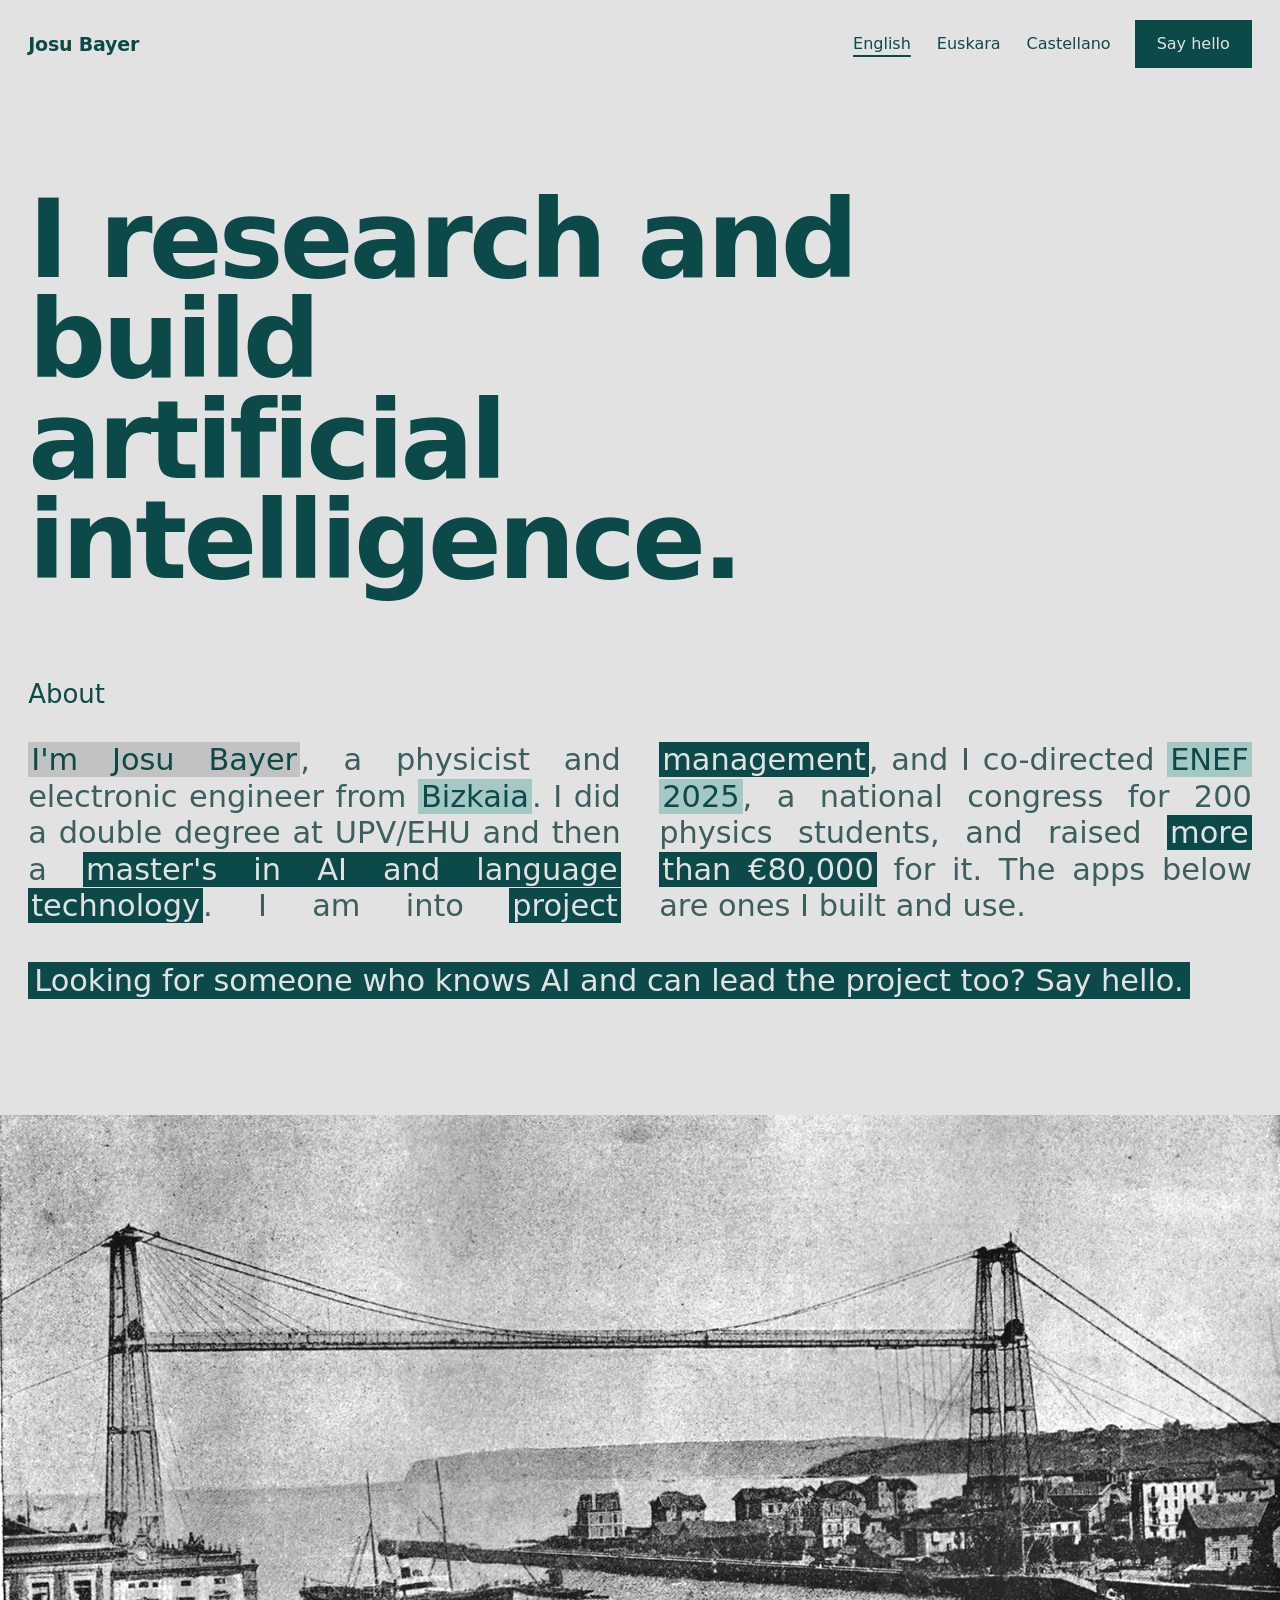
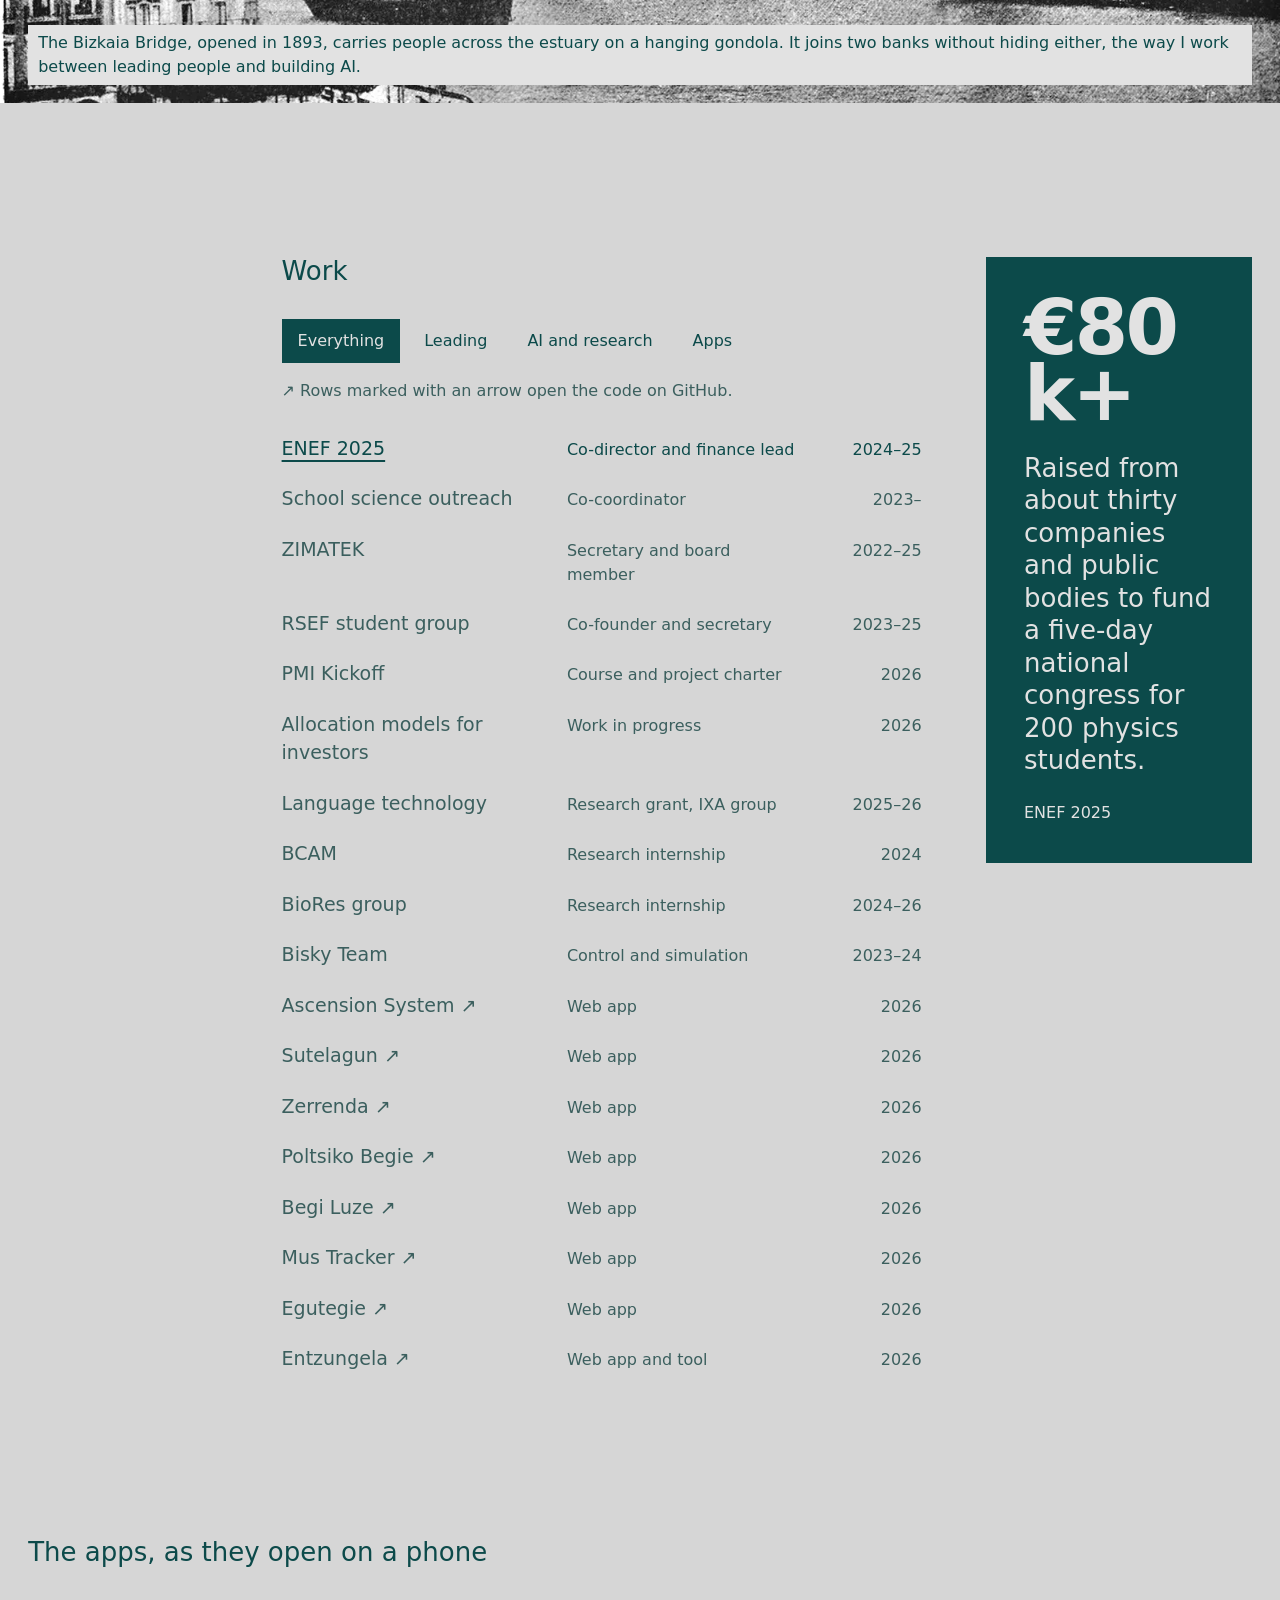
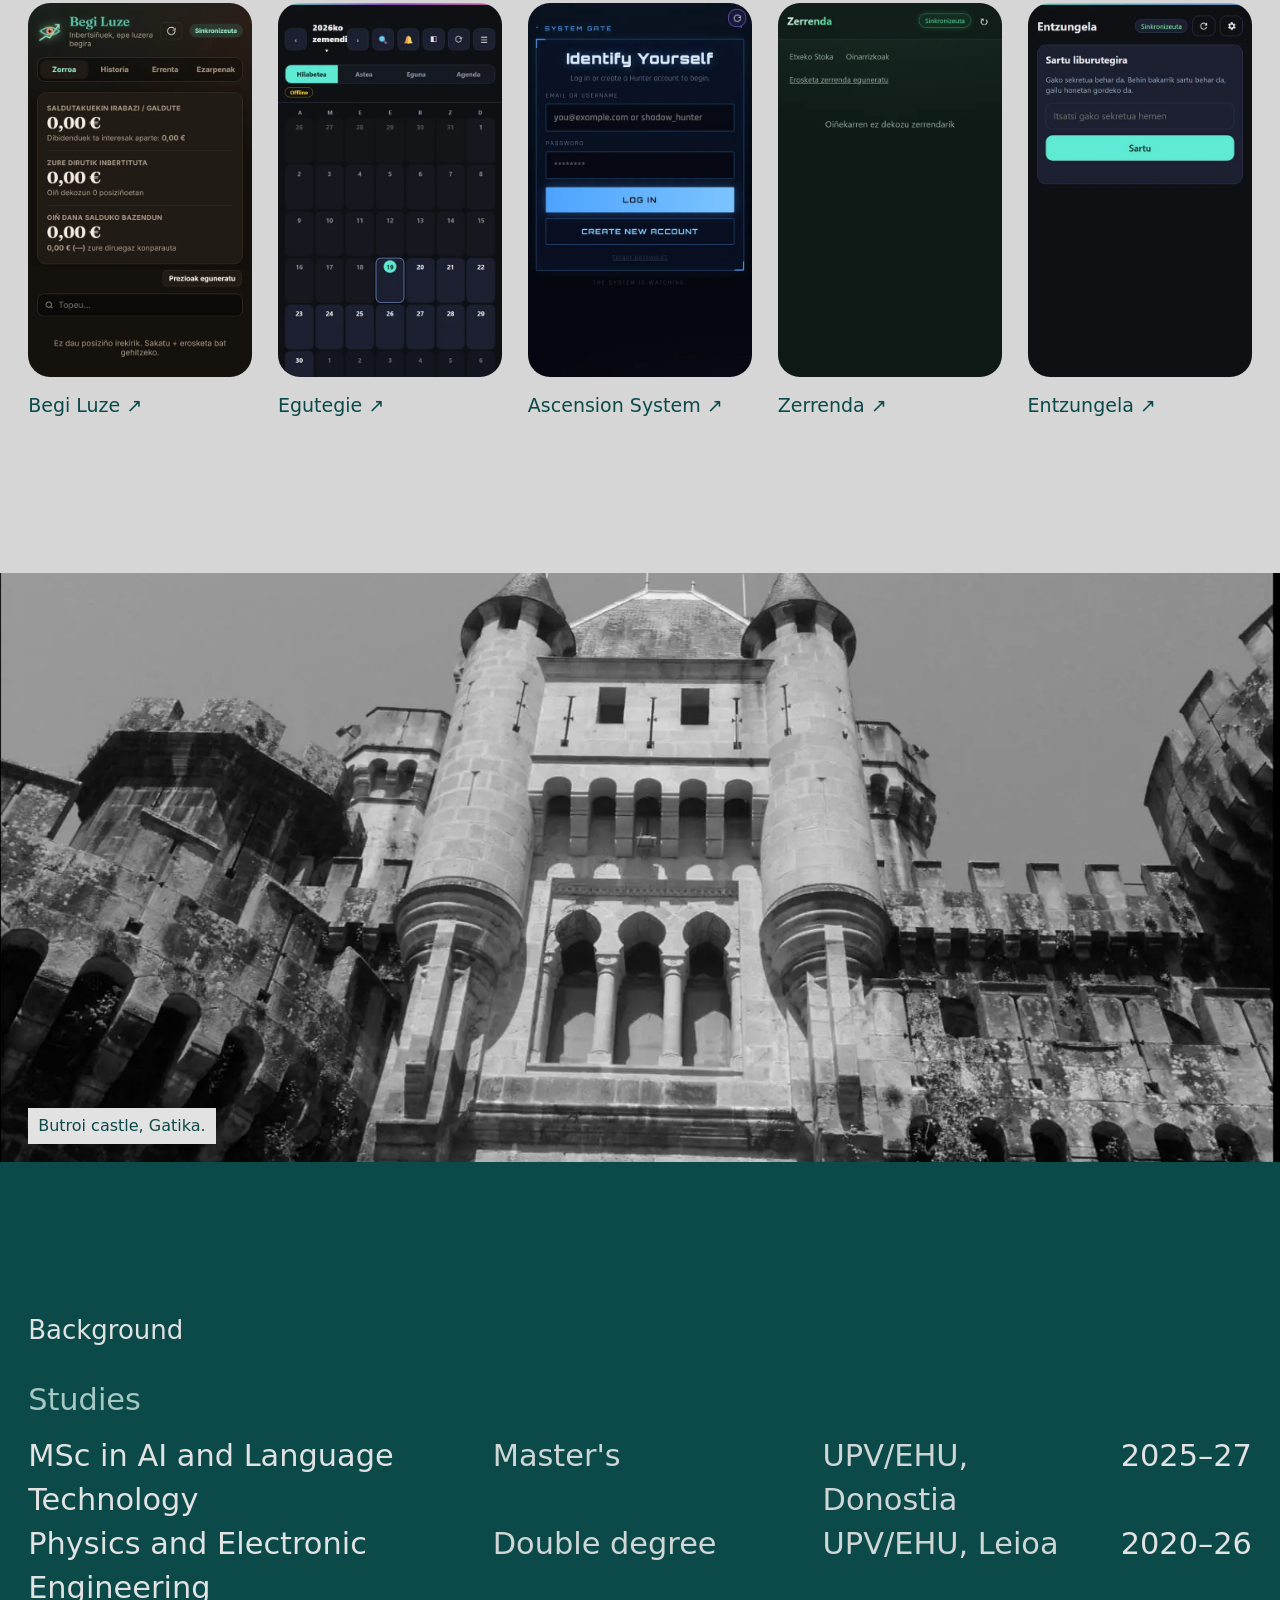
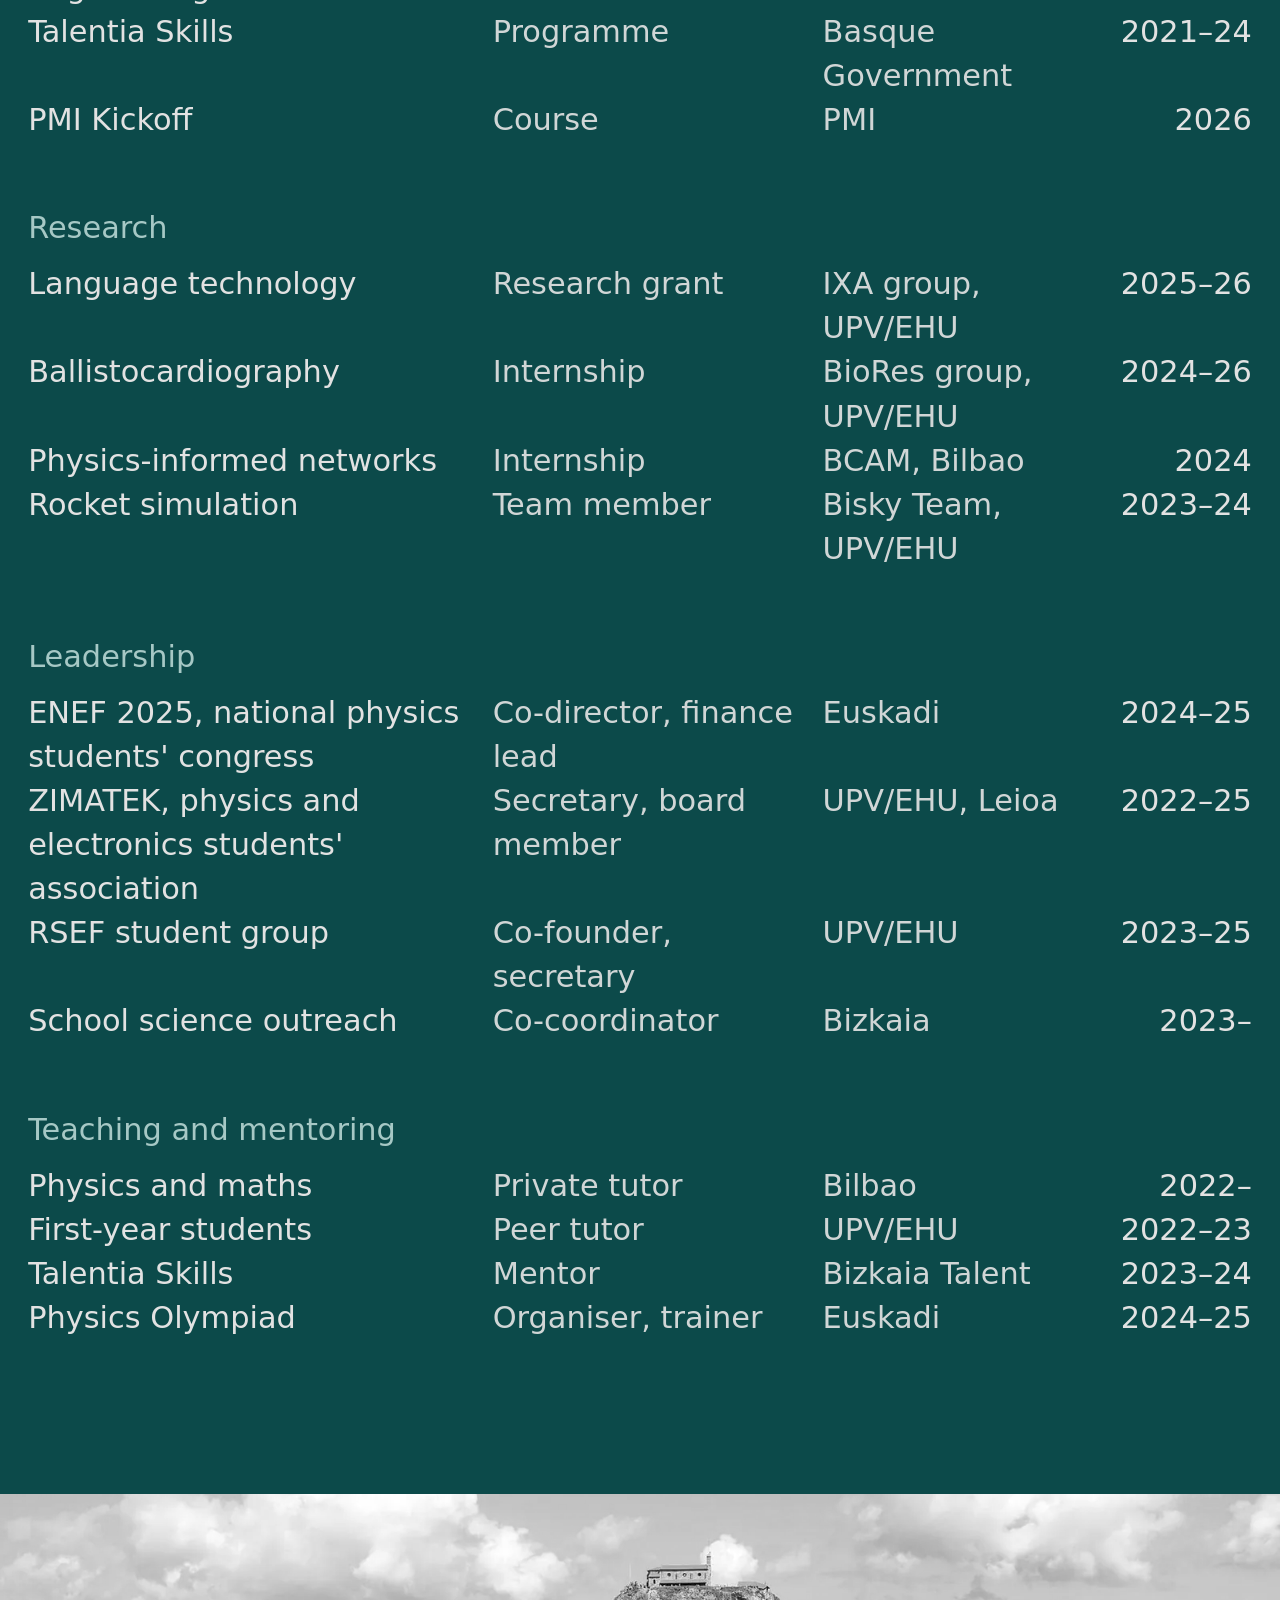
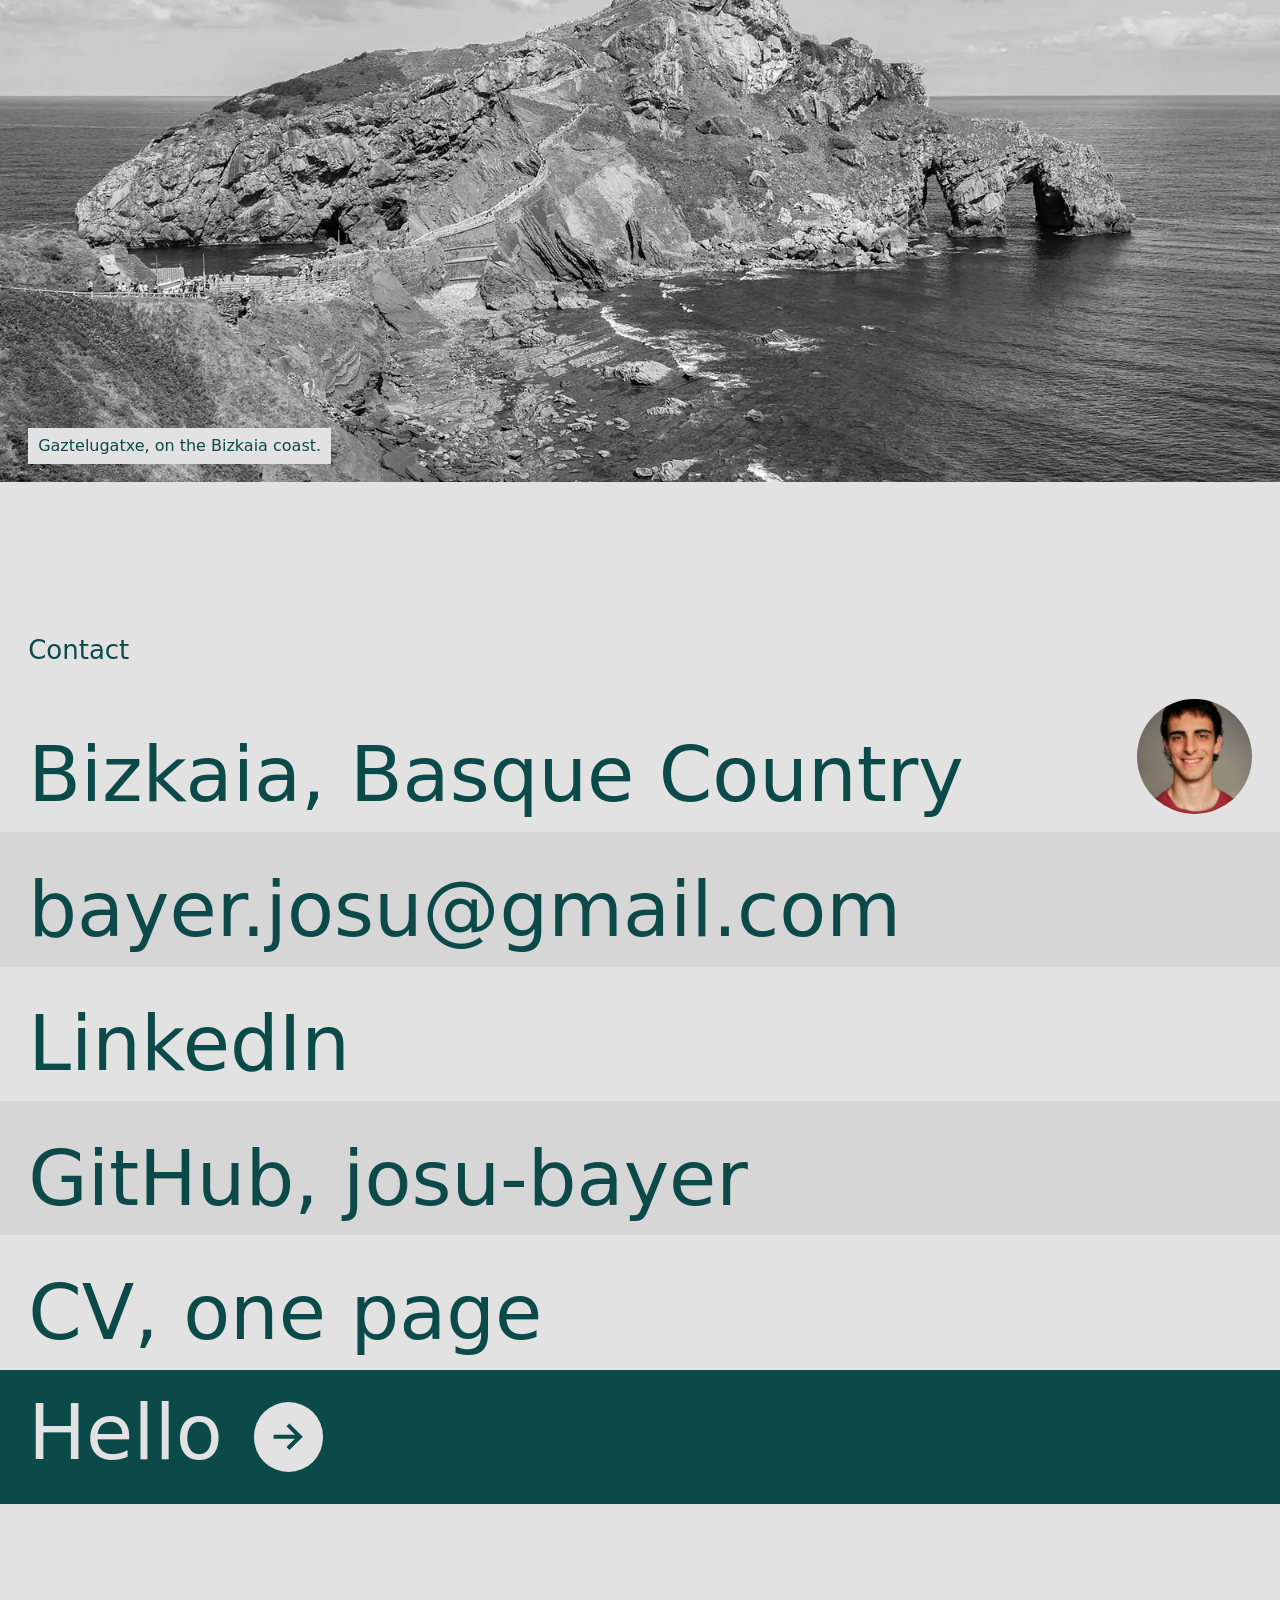
==== commit 5c92c828: "Site: hero, title and captions now centre on researching and building AI" ====
--- a/site/public/index.html
+++ b/site/public/index.html
@@ -3,7 +3,7 @@
 <head>
 <meta charset="utf-8">
 <meta name="viewport" content="width=device-width, initial-scale=1">
-<title>Josu Bayer, physicist and engineer who manages projects and builds with AI</title>
+<title>Josu Bayer, physicist and engineer specialised in AI</title>
 <meta name="description" content="Physicist and electronic engineer from Bizkaia. Projects led, research and small apps.">
 <meta name="theme-color" content="#0c4a4a" media="(prefers-color-scheme: light)">
 <meta name="theme-color" content="#0e1819" media="(prefers-color-scheme: dark)">
@@ -14,13 +14,13 @@
 <link rel="canonical" href="https://josu-bayer.web.app/">
 <meta property="og:type" content="profile">
 <meta property="og:site_name" content="Josu Bayer">
-<meta property="og:title" content="Josu Bayer, project manager who builds with AI">
+<meta property="og:title" content="Josu Bayer, physicist and engineer specialised in AI">
 <meta property="og:description" content="Physicist and electronic engineer from Bizkaia. Projects led, research and small apps.">
 <meta property="og:url" content="https://josu-bayer.web.app/">
 <meta property="og:image" content="https://josu-bayer.web.app/img/og.jpg">
 <meta property="og:image:width" content="1200">
 <meta property="og:image:height" content="630">
-<meta property="og:image:alt" content="Josu Bayer, project manager who builds with AI">
+<meta property="og:image:alt" content="Josu Bayer, physicist and engineer specialised in AI">
 <meta property="og:locale" content="en_GB">
 <meta property="og:locale:alternate" content="eu_ES">
 <meta property="og:locale:alternate" content="es_ES">
@@ -28,7 +28,7 @@
 <meta property="profile:last_name" content="Bayer Agirre">
 <meta name="twitter:card" content="summary_large_image">
 <meta name="author" content="Josu Bayer Agirre">
-<script type="application/ld+json">{"@context": "https://schema.org", "@type": "Person", "name": "Josu Bayer Agirre", "alternateName": "Josu Bayer", "url": "https://josu-bayer.web.app/", "image": "https://josu-bayer.web.app/img/josu-2026-12.jpg", "jobTitle": "Project manager, physicist and electronic engineer", "email": "mailto:bayer.josu@gmail.com", "address": {"@type": "PostalAddress", "addressRegion": "Bizkaia", "addressCountry": "ES"}, "alumniOf": {"@type": "CollegeOrUniversity", "name": "UPV/EHU"}, "sameAs": ["https://github.com/josu-bayer", "https://www.linkedin.com/in/josu-bayer-agirre-090678208/"]}</script>
+<script type="application/ld+json">{"@context": "https://schema.org", "@type": "Person", "name": "Josu Bayer Agirre", "alternateName": "Josu Bayer", "url": "https://josu-bayer.web.app/", "image": "https://josu-bayer.web.app/img/josu-2026-12.jpg", "jobTitle": "Physicist and electronic engineer, master's in AI", "email": "mailto:bayer.josu@gmail.com", "address": {"@type": "PostalAddress", "addressRegion": "Bizkaia", "addressCountry": "ES"}, "alumniOf": {"@type": "CollegeOrUniversity", "name": "UPV/EHU"}, "sameAs": ["https://github.com/josu-bayer", "https://www.linkedin.com/in/josu-bayer-agirre-090678208/"]}</script>
 <link rel="alternate" hreflang="en" href="https://josu-bayer.web.app/">
 <link rel="alternate" hreflang="eu" href="https://josu-bayer.web.app/eu/">
 <link rel="alternate" hreflang="es" href="https://josu-bayer.web.app/es/">
@@ -52,17 +52,17 @@
 
 <main>
 <section class="about" id="about">
-  <h1 class="hero">I manage projects<br>and build with AI.</h1>
+  <h1 class="hero">I research and build<br>artificial intelligence.</h1>
   <h2 class="sh rv">About</h2>
   <div class="story rv">
     <p><mark class="hl3">I'm Josu Bayer</mark>, a physicist and electronic engineer from <mark class="hl2">Bizkaia</mark>. I did a double degree at UPV/EHU and then a <mark class="hl1">master's in AI and language technology</mark>. I am into <mark class="hl1">project management</mark>, and I co-directed <mark class="hl2">ENEF 2025</mark>, a national congress for 200 physics students, and raised <mark class="hl1">more than €80,000</mark> for it. The apps below are ones I built and use.</p>
   </div>
-  <p class="cta rv"><a href="#contact"><mark class="hl1">Need a project manager who also understands AI? Say hello.</mark></a></p>
+  <p class="cta rv"><a href="#contact"><mark class="hl1">Looking for someone who knows AI and can lead the project too? Say hello.</mark></a></p>
 </section>
 
 <figure class="band" data-drift>
   <picture><source type="image/webp" srcset="img/bridge-800.webp 800w, img/bridge-1600.webp 1600w" sizes="100vw"><img src="img/bridge.jpg" width="1800" height="1087" alt="Archival photograph of the Bizkaia transporter bridge, two iron towers carrying a walkway over the estuary, a steamer passing beneath" loading="lazy" decoding="async"></picture>
-  <figcaption>The Bizkaia Bridge, opened in 1893, carries people across the estuary on a hanging gondola. It joins two banks without hiding either, the way I work between managing people and building with AI.</figcaption>
+  <figcaption>The Bizkaia Bridge, opened in 1893, carries people across the estuary on a hanging gondola. It joins two banks without hiding either, the way I work between leading people and building AI.</figcaption>
 </figure>
 
 <section class="work" id="work">
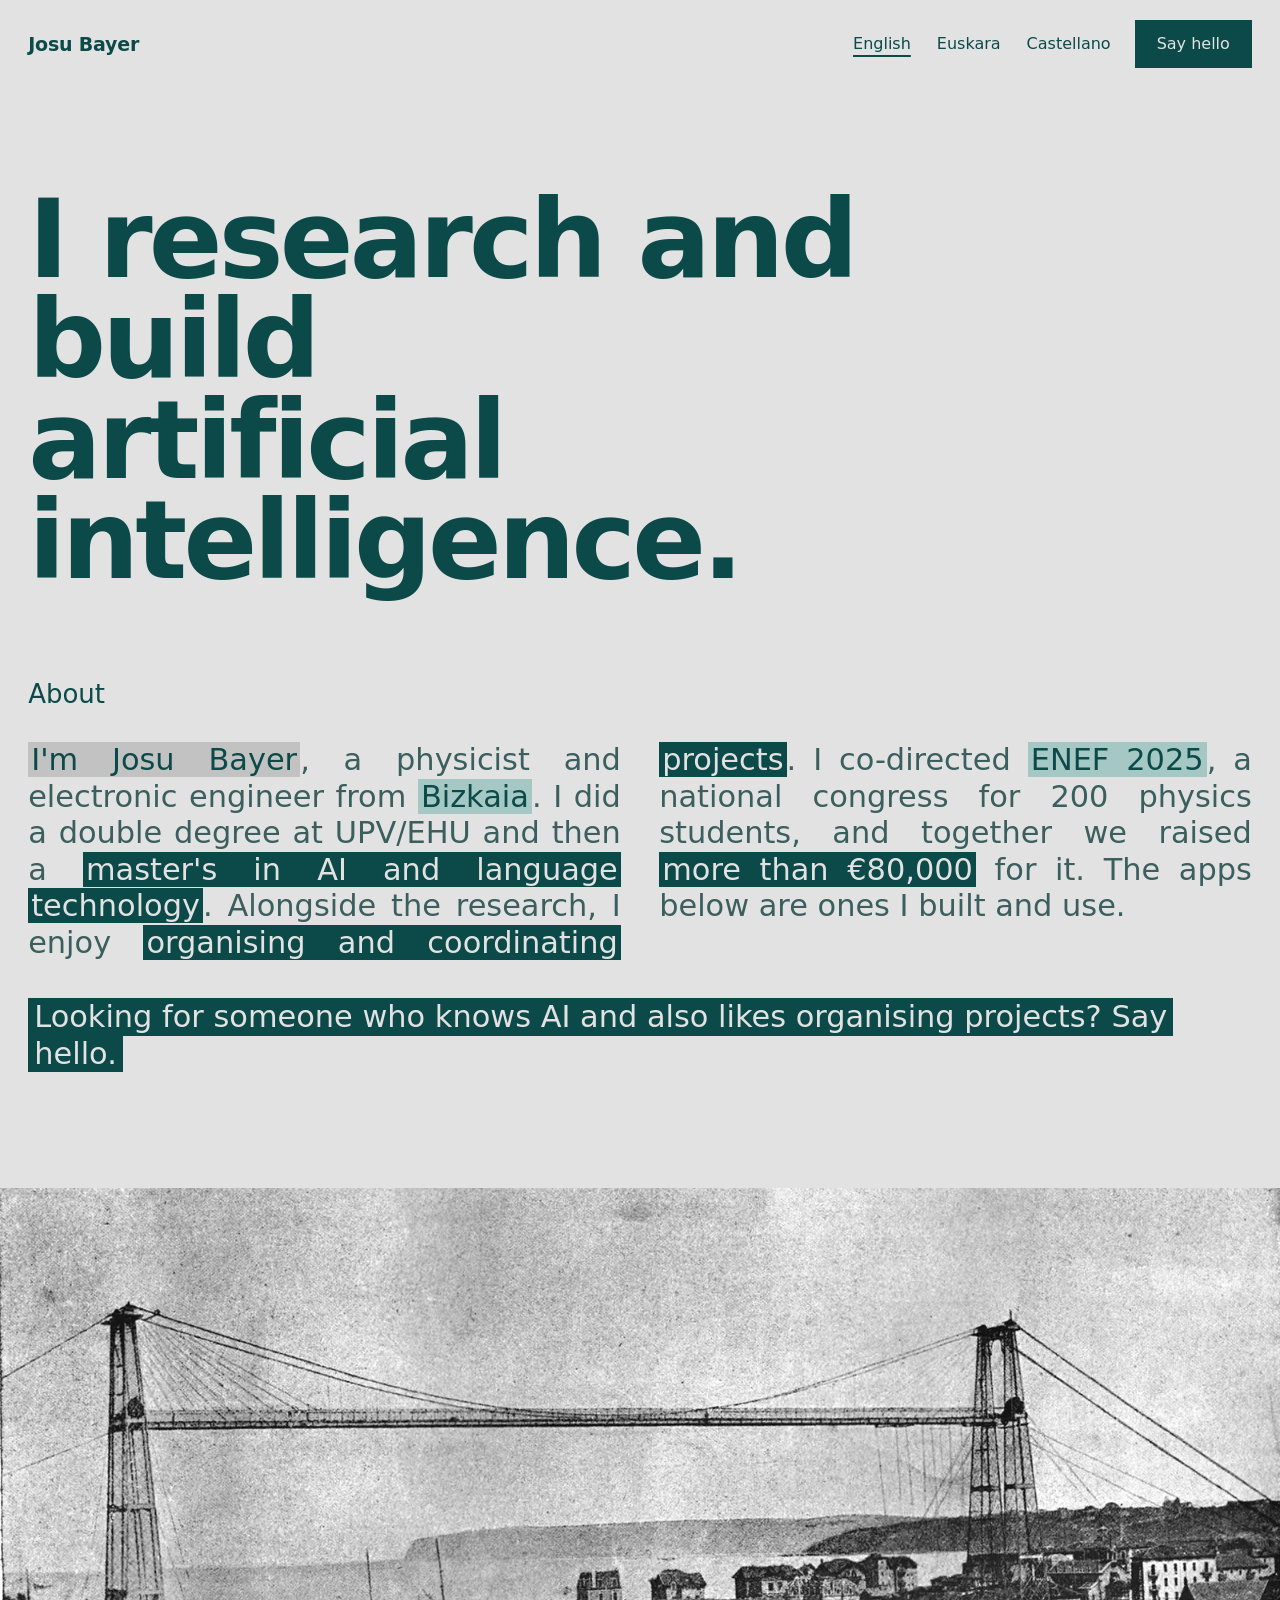
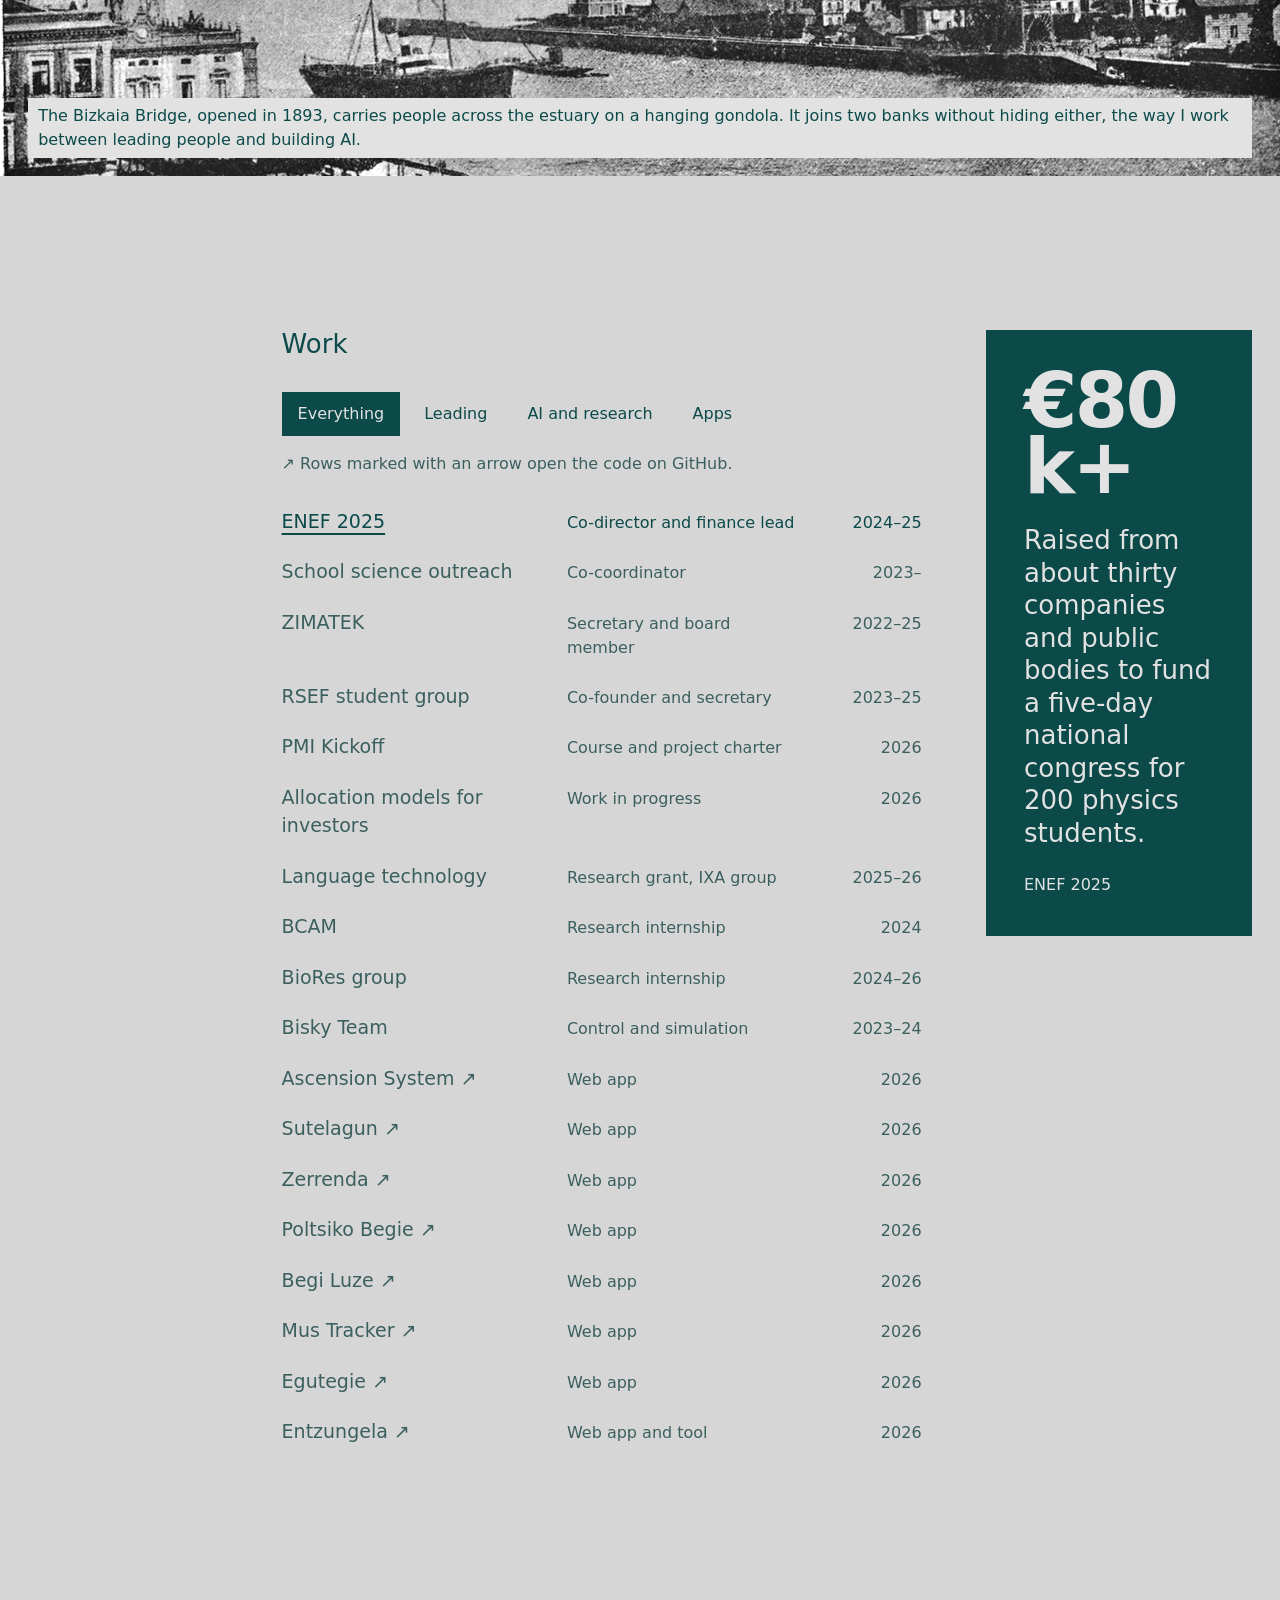
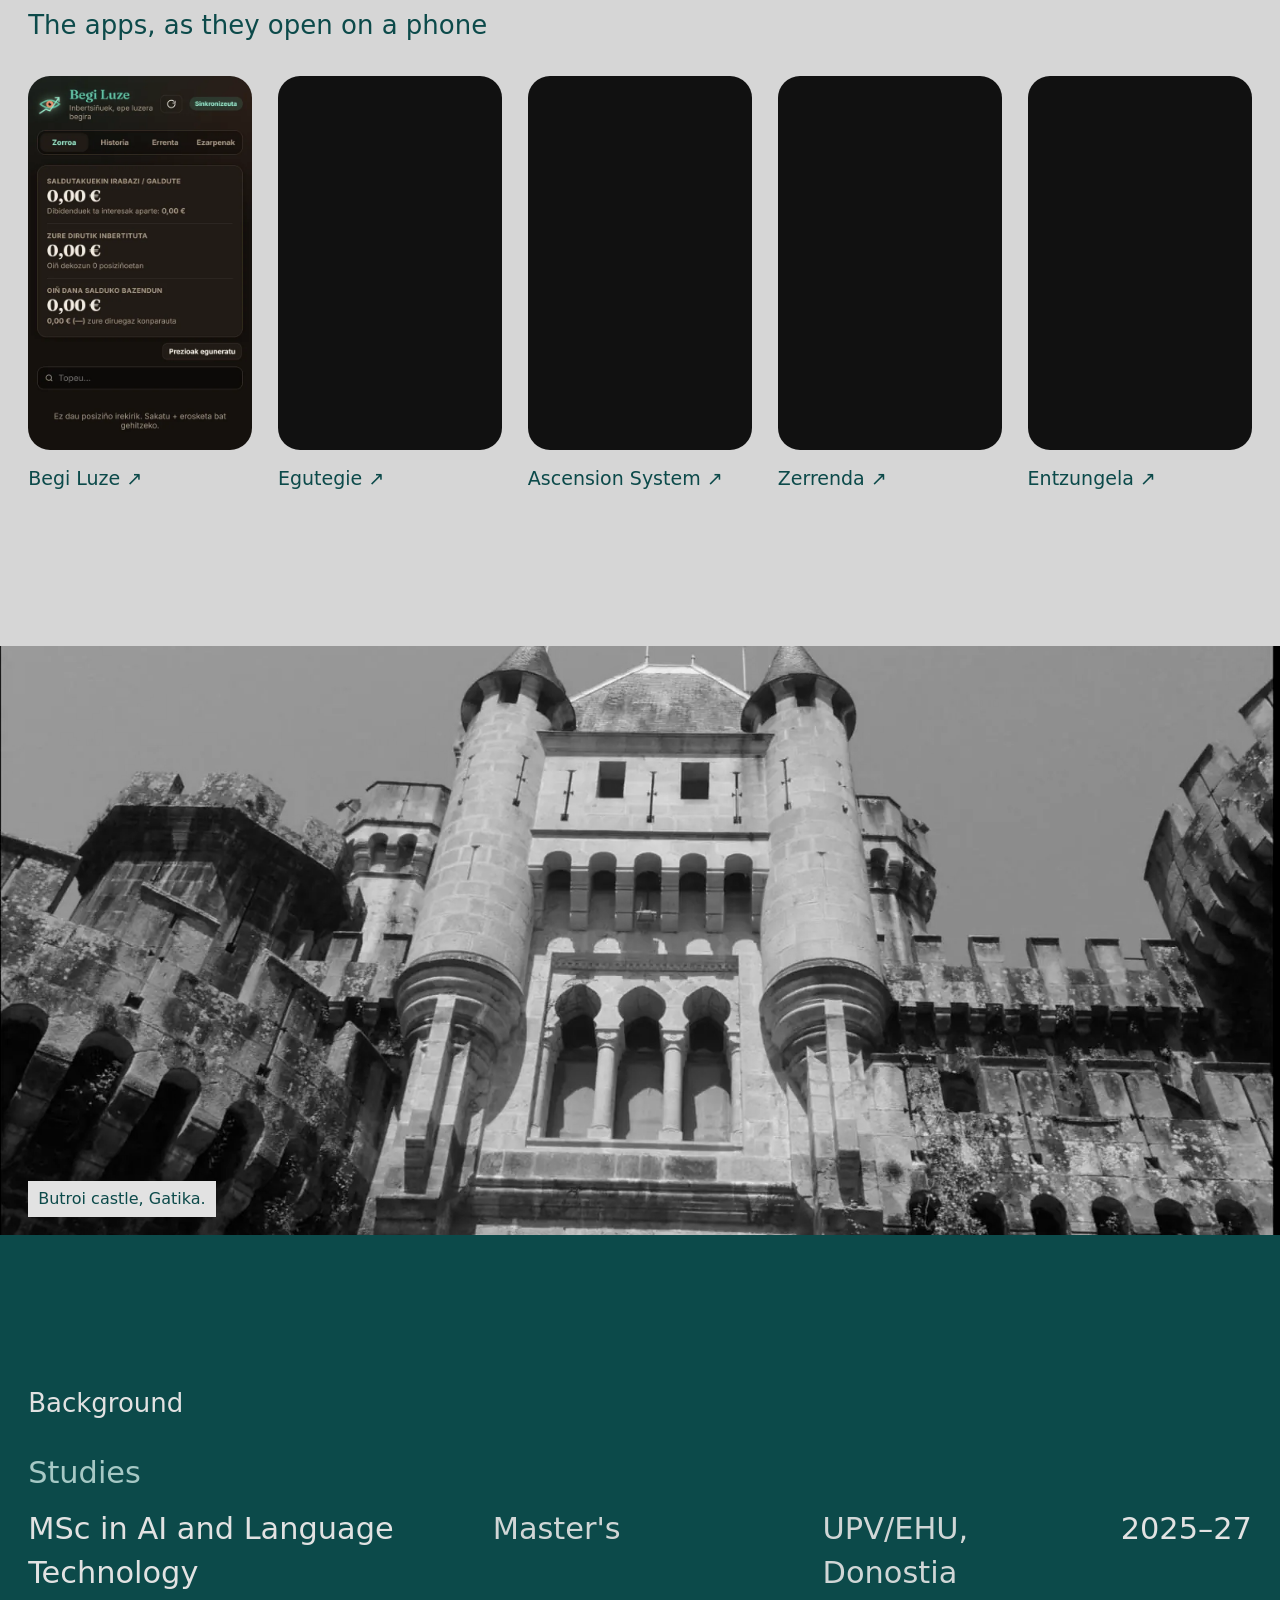
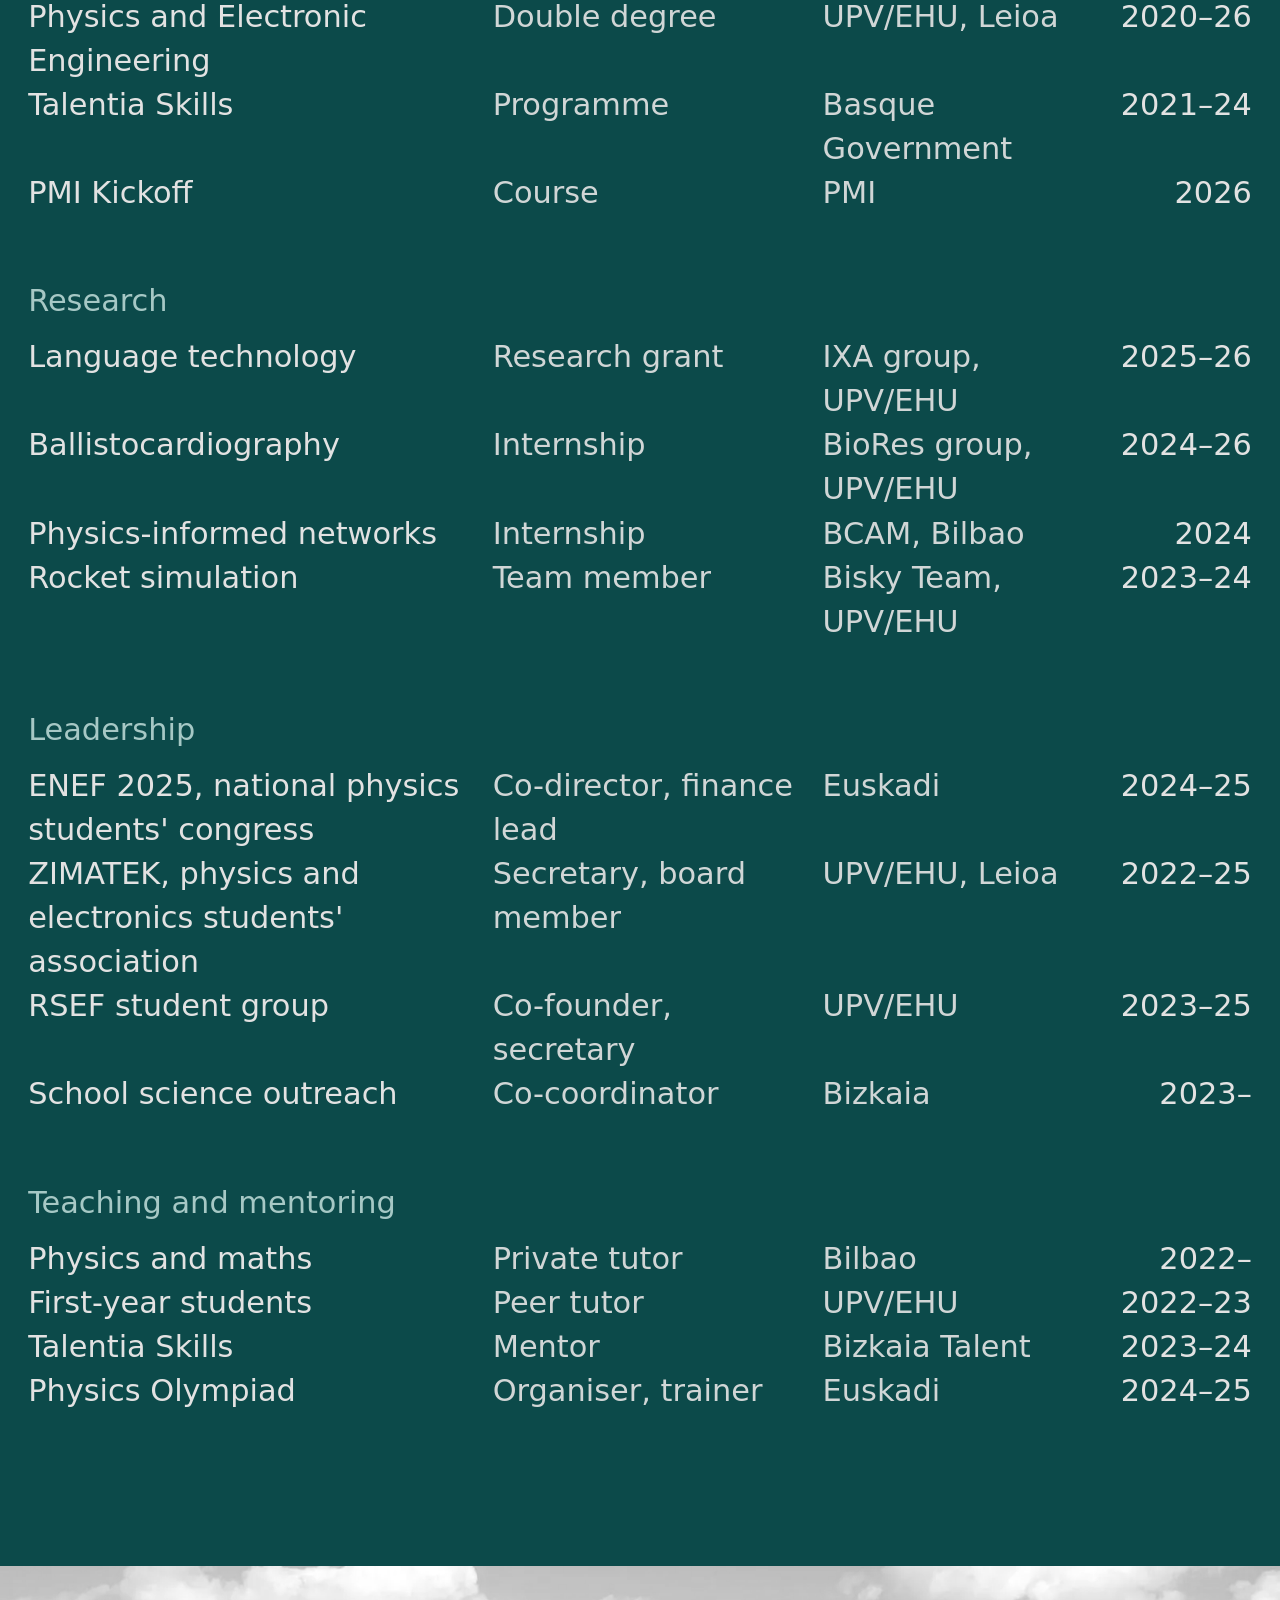
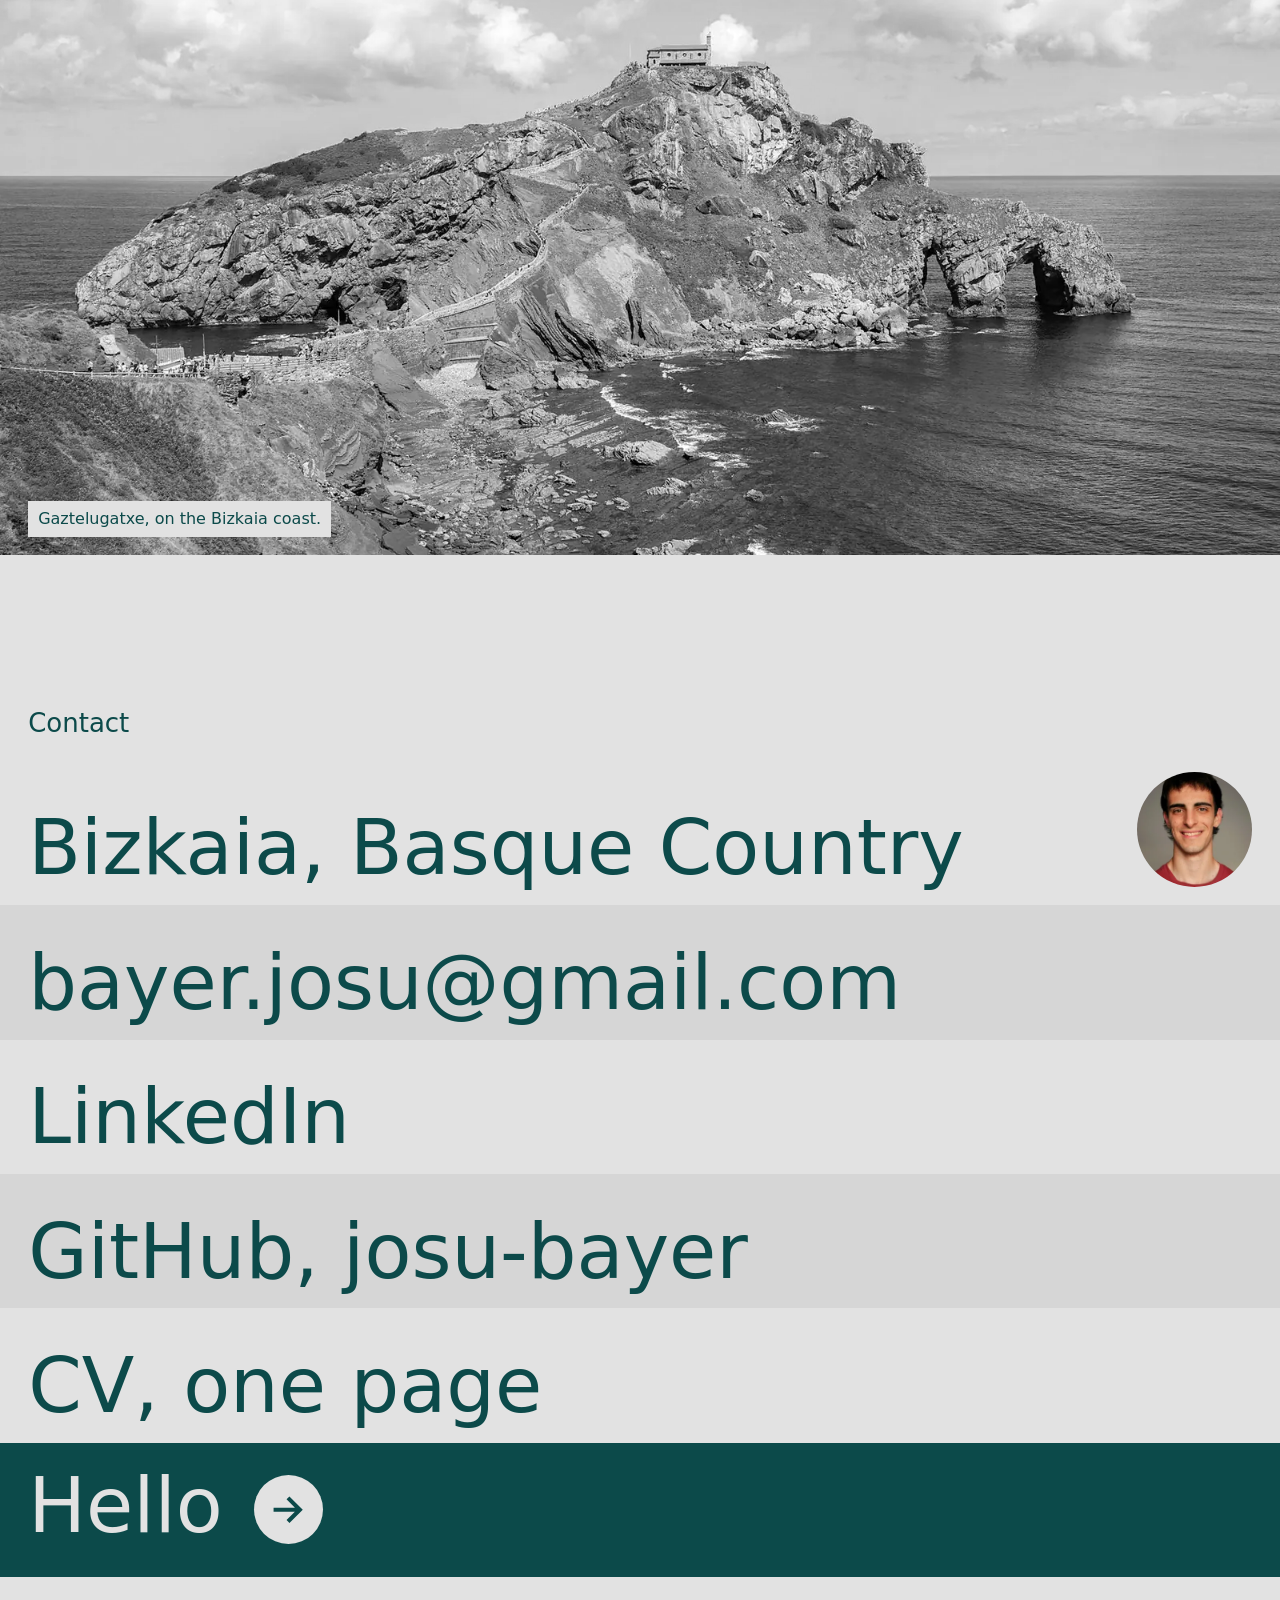
==== commit 306b49f9: "Site: simpler About text, updated description and share image" ====
--- a/site/public/index.html
+++ b/site/public/index.html
@@ -4,7 +4,7 @@
 <meta charset="utf-8">
 <meta name="viewport" content="width=device-width, initial-scale=1">
 <title>Josu Bayer, physicist and engineer specialised in AI</title>
-<meta name="description" content="Physicist and electronic engineer from Bizkaia. Projects led, research and small apps.">
+<meta name="description" content="Physicist and electronic engineer from Bizkaia. AI research, projects coordinated and small apps.">
 <meta name="theme-color" content="#0c4a4a" media="(prefers-color-scheme: light)">
 <meta name="theme-color" content="#0e1819" media="(prefers-color-scheme: dark)">
 <meta name="color-scheme" content="light dark">
@@ -15,7 +15,7 @@
 <meta property="og:type" content="profile">
 <meta property="og:site_name" content="Josu Bayer">
 <meta property="og:title" content="Josu Bayer, physicist and engineer specialised in AI">
-<meta property="og:description" content="Physicist and electronic engineer from Bizkaia. Projects led, research and small apps.">
+<meta property="og:description" content="Physicist and electronic engineer from Bizkaia. AI research, projects coordinated and small apps.">
 <meta property="og:url" content="https://josu-bayer.web.app/">
 <meta property="og:image" content="https://josu-bayer.web.app/img/og.jpg">
 <meta property="og:image:width" content="1200">
@@ -28,7 +28,7 @@
 <meta property="profile:last_name" content="Bayer Agirre">
 <meta name="twitter:card" content="summary_large_image">
 <meta name="author" content="Josu Bayer Agirre">
-<script type="application/ld+json">{"@context": "https://schema.org", "@type": "Person", "name": "Josu Bayer Agirre", "alternateName": "Josu Bayer", "url": "https://josu-bayer.web.app/", "image": "https://josu-bayer.web.app/img/josu-2026-12.jpg", "jobTitle": "Physicist and electronic engineer, master's in AI", "email": "mailto:bayer.josu@gmail.com", "address": {"@type": "PostalAddress", "addressRegion": "Bizkaia", "addressCountry": "ES"}, "alumniOf": {"@type": "CollegeOrUniversity", "name": "UPV/EHU"}, "sameAs": ["https://github.com/josu-bayer", "https://www.linkedin.com/in/josu-bayer-agirre-090678208/"]}</script>
+<script type="application/ld+json">{"@context": "https://schema.org", "@type": "Person", "name": "Josu Bayer Agirre", "alternateName": "Josu Bayer", "url": "https://josu-bayer.web.app/", "image": "https://josu-bayer.web.app/img/josu-2026-12.jpg", "jobTitle": "Physicist and electronic engineer, master's in AI, project coordination", "email": "mailto:bayer.josu@gmail.com", "address": {"@type": "PostalAddress", "addressRegion": "Bizkaia", "addressCountry": "ES"}, "alumniOf": {"@type": "CollegeOrUniversity", "name": "UPV/EHU"}, "sameAs": ["https://github.com/josu-bayer", "https://www.linkedin.com/in/josu-bayer-agirre-090678208/"]}</script>
 <link rel="alternate" hreflang="en" href="https://josu-bayer.web.app/">
 <link rel="alternate" hreflang="eu" href="https://josu-bayer.web.app/eu/">
 <link rel="alternate" hreflang="es" href="https://josu-bayer.web.app/es/">
@@ -55,9 +55,9 @@
   <h1 class="hero">I research and build<br>artificial intelligence.</h1>
   <h2 class="sh rv">About</h2>
   <div class="story rv">
-    <p><mark class="hl3">I'm Josu Bayer</mark>, a physicist and electronic engineer from <mark class="hl2">Bizkaia</mark>. I did a double degree at UPV/EHU and then a <mark class="hl1">master's in AI and language technology</mark>. I am into <mark class="hl1">project management</mark>, and I co-directed <mark class="hl2">ENEF 2025</mark>, a national congress for 200 physics students, and raised <mark class="hl1">more than €80,000</mark> for it. The apps below are ones I built and use.</p>
+    <p><mark class="hl3">I'm Josu Bayer</mark>, a physicist and electronic engineer from <mark class="hl2">Bizkaia</mark>. I did a double degree at UPV/EHU and then a <mark class="hl1">master's in AI and language technology</mark>. Alongside the research, I enjoy <mark class="hl1">organising and coordinating projects</mark>. I co-directed <mark class="hl2">ENEF 2025</mark>, a national congress for 200 physics students, and together we raised <mark class="hl1">more than €80,000</mark> for it. The apps below are ones I built and use.</p>
   </div>
-  <p class="cta rv"><a href="#contact"><mark class="hl1">Looking for someone who knows AI and can lead the project too? Say hello.</mark></a></p>
+  <p class="cta rv"><a href="#contact"><mark class="hl1">Looking for someone who knows AI and also likes organising projects? Say hello.</mark></a></p>
 </section>
 
 <figure class="band" data-drift>
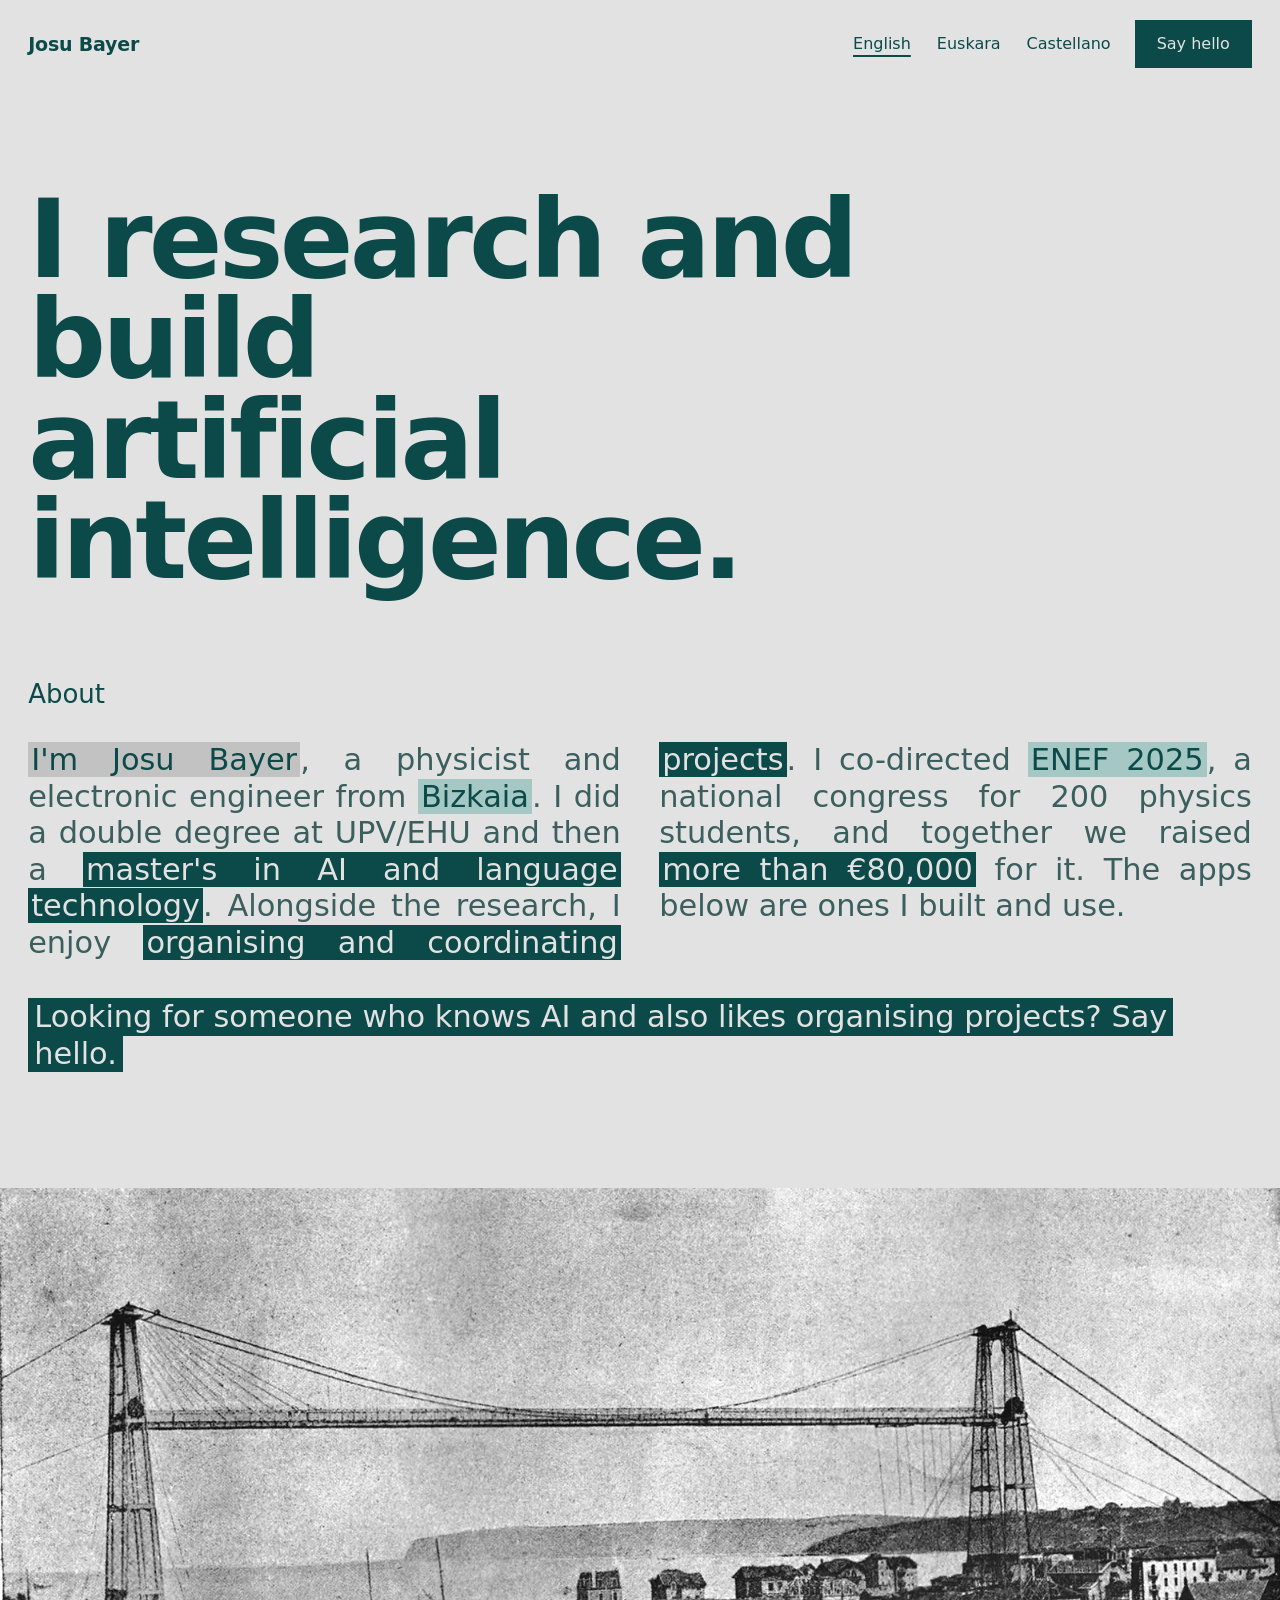
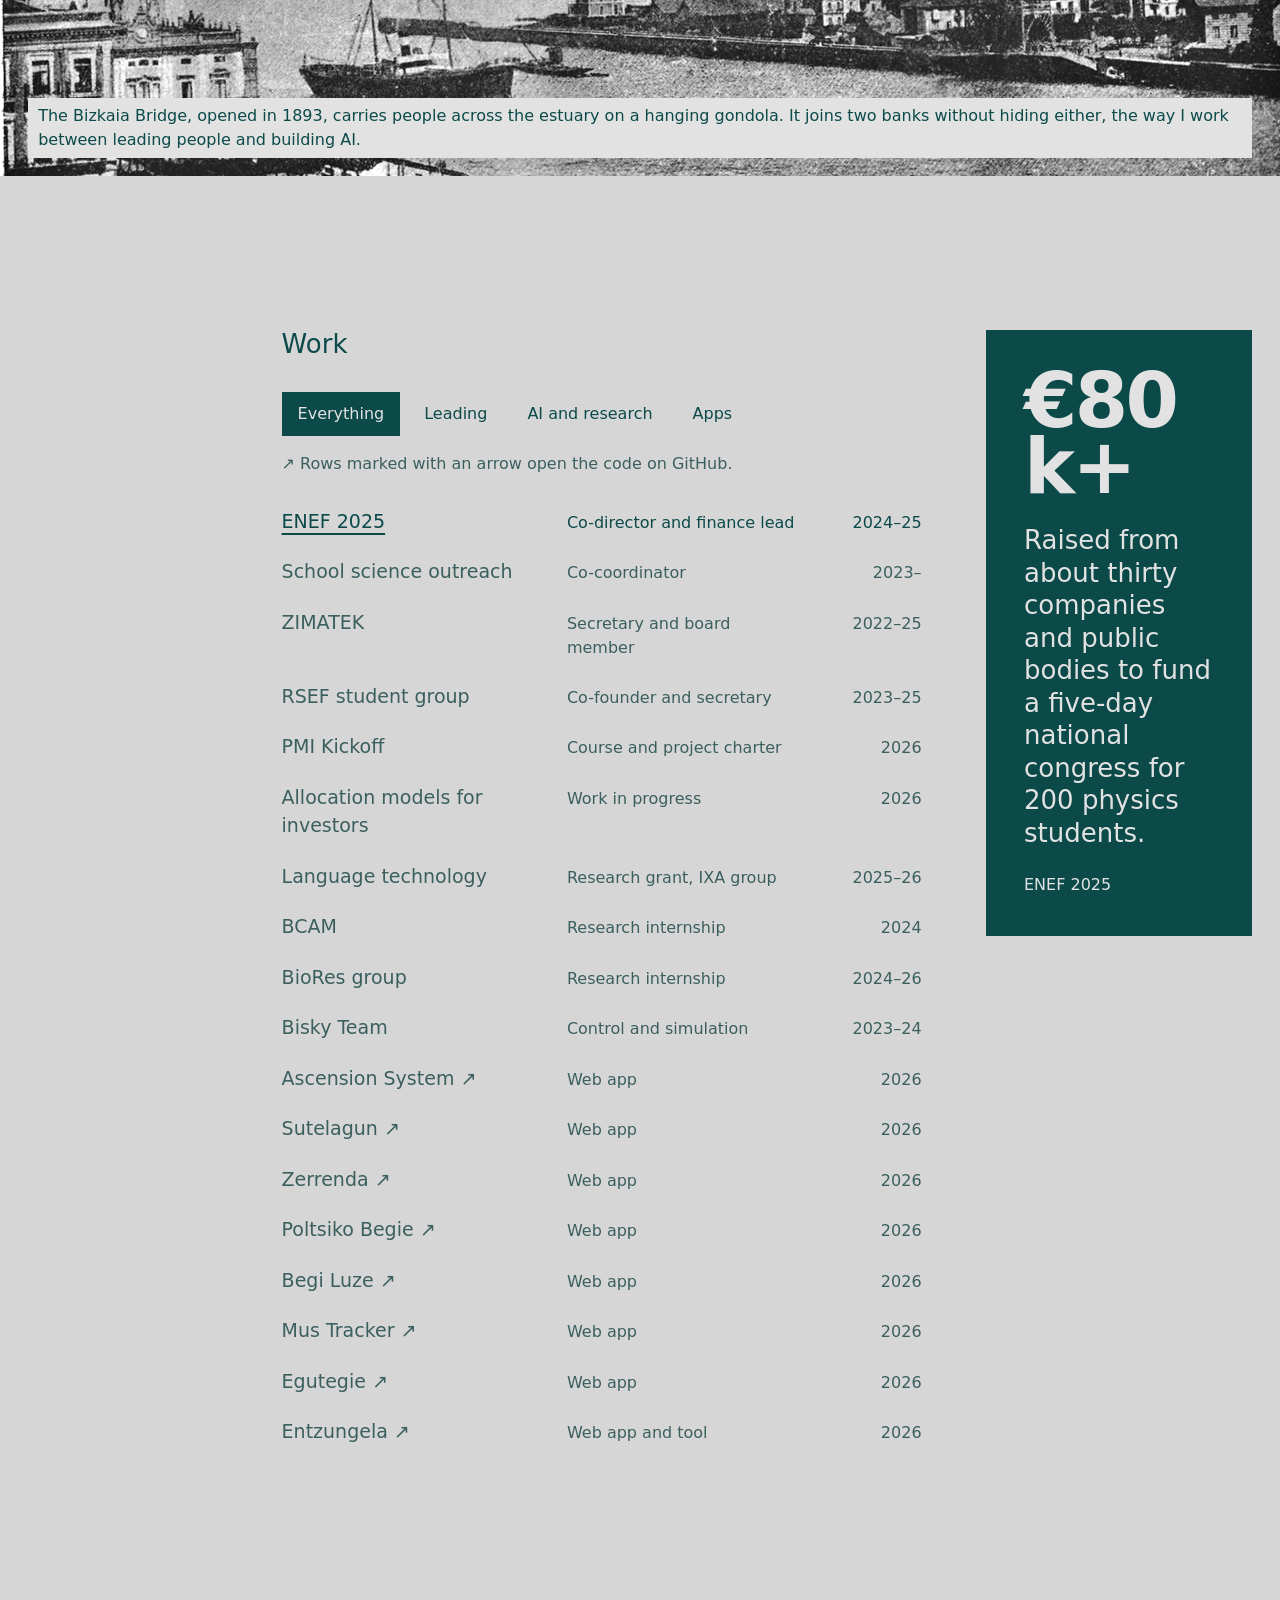
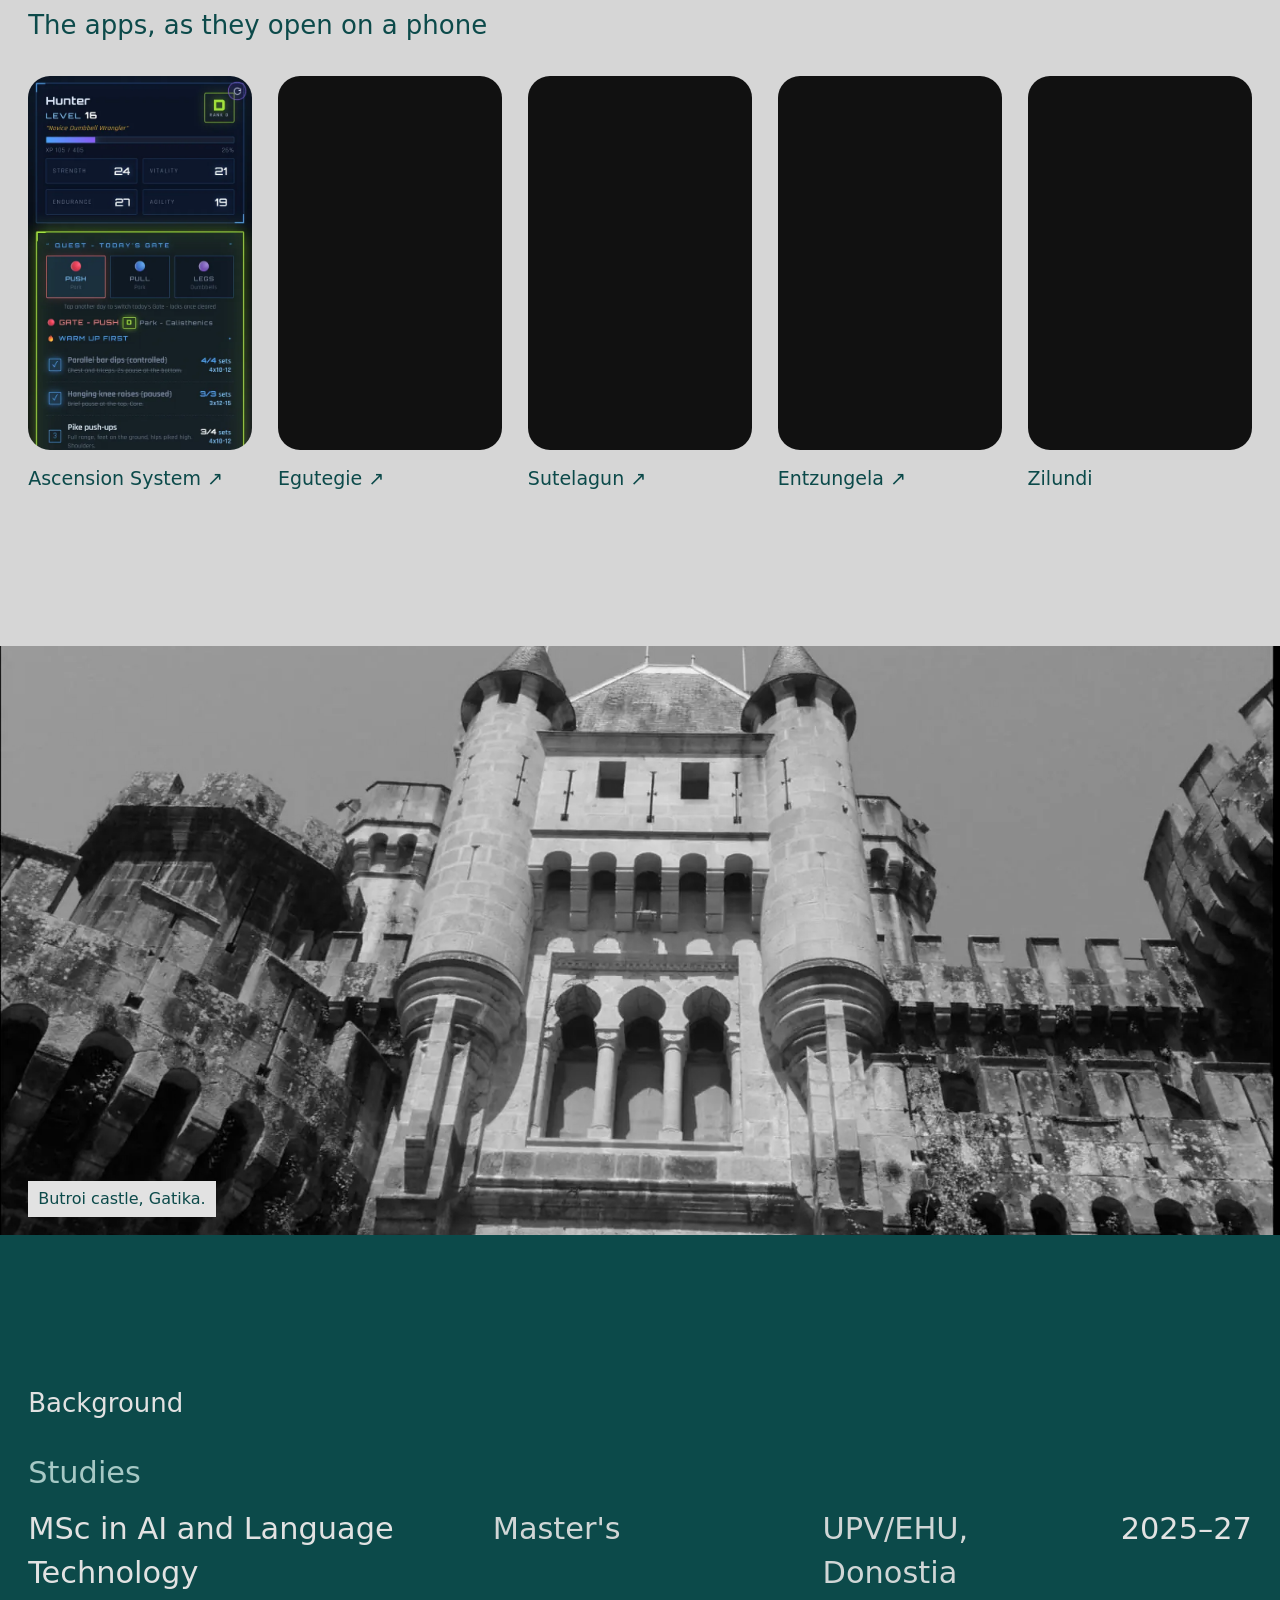
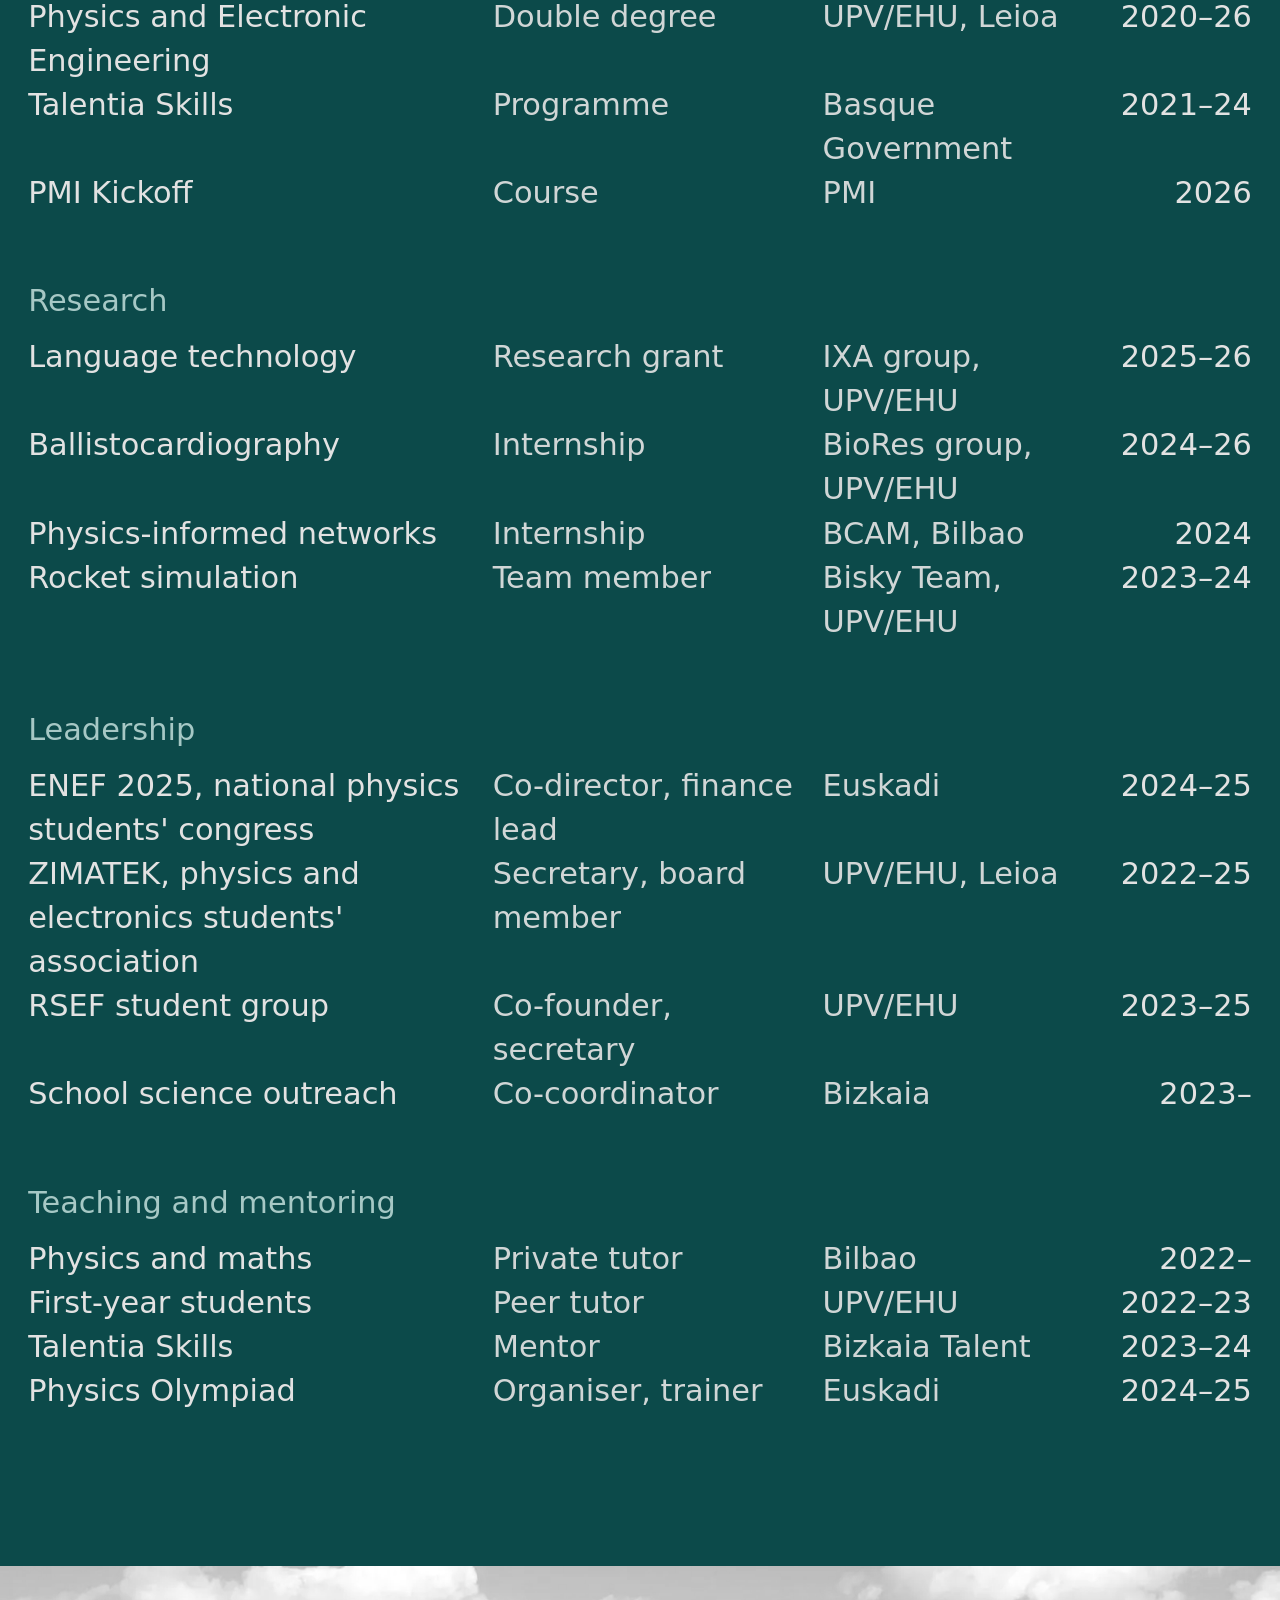
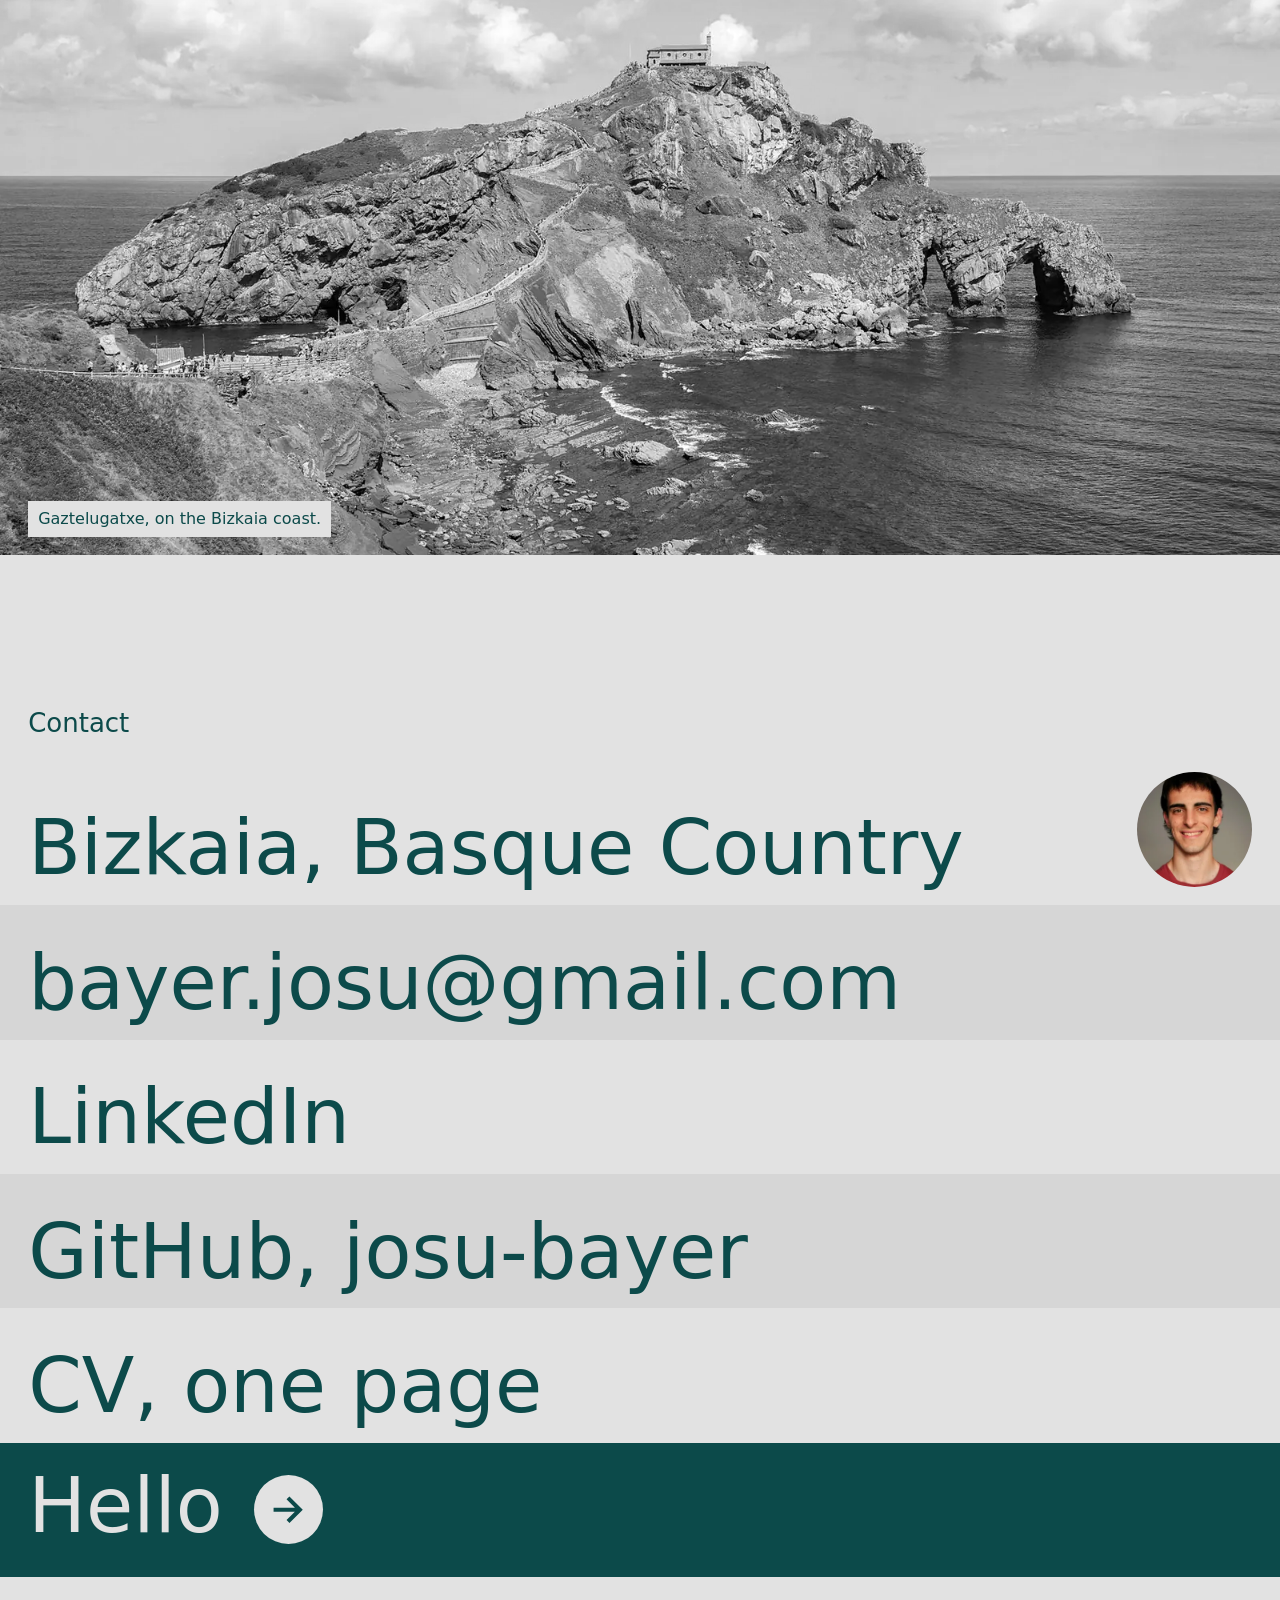
==== commit 5e6a09b9: "Site: app screens now show Ascension, Egutegie, Sutelagun, Entzungela and Zilundi with sample data" ====
--- a/site/public/index.html
+++ b/site/public/index.html
@@ -87,7 +87,7 @@
 
 <section class="screens" id="screens" aria-labelledby="h-screens">
   <h2 class="sh rv" id="h-screens">The apps, as they open on a phone</h2>
-  <ul class="scr-row rv" tabindex="0" aria-label="App screens, scroll sideways"><li class="scr"><a href="https://github.com/josu-bayer/begi-luze" aria-label="Begi Luze, Open the code"><picture><source type="image/webp" srcset="img/aplikazioak/bl.webp"><img src="img/aplikazioak/bl.jpg" width="540" height="900" alt="Begi Luze on a phone, the portfolio view with its three totals and an empty list of positions" loading="lazy" decoding="async"></picture><span class="scr-n">Begi Luze<span class="ar" aria-hidden="true"> ↗</span></span></a></li><li class="scr"><a href="https://github.com/josu-bayer/egutegie" aria-label="Egutegie, Open the code"><picture><source type="image/webp" srcset="img/aplikazioak/egutegie.webp"><img src="img/aplikazioak/egutegie.jpg" width="540" height="900" alt="Egutegie on a phone, a month view of November 2026 in Basque with today marked" loading="lazy" decoding="async"></picture><span class="scr-n">Egutegie<span class="ar" aria-hidden="true"> ↗</span></span></a></li><li class="scr"><a href="https://github.com/josu-bayer/ascension-system" aria-label="Ascension System, Open the code"><picture><source type="image/webp" srcset="img/aplikazioak/ascension.webp"><img src="img/aplikazioak/ascension.jpg" width="540" height="900" alt="Ascension System on a phone, the dark blue login screen titled Identify Yourself" loading="lazy" decoding="async"></picture><span class="scr-n">Ascension System<span class="ar" aria-hidden="true"> ↗</span></span></a></li><li class="scr"><a href="https://github.com/josu-bayer/zerrenda" aria-label="Zerrenda, Open the code"><picture><source type="image/webp" srcset="img/aplikazioak/zerrenda.webp"><img src="img/aplikazioak/zerrenda.jpg" width="540" height="900" alt="Zerrenda on a phone, the shopping list screen with its tabs and an empty list" loading="lazy" decoding="async"></picture><span class="scr-n">Zerrenda<span class="ar" aria-hidden="true"> ↗</span></span></a></li><li class="scr"><a href="https://github.com/josu-bayer/entzungela" aria-label="Entzungela, Open the code"><picture><source type="image/webp" srcset="img/aplikazioak/entzungela.webp"><img src="img/aplikazioak/entzungela.jpg" width="540" height="900" alt="Entzungela on a phone, the library entry screen that asks for an access key" loading="lazy" decoding="async"></picture><span class="scr-n">Entzungela<span class="ar" aria-hidden="true"> ↗</span></span></a></li></ul>
+  <ul class="scr-row rv" tabindex="0" aria-label="App screens, scroll sideways"><li class="scr"><a href="https://github.com/josu-bayer/ascension-system" aria-label="Ascension System, Open the code"><picture><source type="image/webp" srcset="img/aplikazioak/ascension.webp"><img src="img/aplikazioak/ascension.jpg" width="540" height="900" alt="Ascension System on a phone, a hunter&#x27;s dashboard at level 16 with four stats and some of today&#x27;s exercises done" loading="lazy" decoding="async"></picture><span class="scr-n">Ascension System<span class="ar" aria-hidden="true"> ↗</span></span></a></li><li class="scr"><a href="https://github.com/josu-bayer/egutegie" aria-label="Egutegie, Open the code"><picture><source type="image/webp" srcset="img/aplikazioak/egutegie.webp"><img src="img/aplikazioak/egutegie.jpg" width="540" height="900" alt="Egutegie on a phone, a month view of November 2026 in Basque with sample events coloured by type" loading="lazy" decoding="async"></picture><span class="scr-n">Egutegie<span class="ar" aria-hidden="true"> ↗</span></span></a></li><li class="scr"><a href="https://github.com/josu-bayer/sutelagun" aria-label="Sutelagun, Open the code"><picture><source type="image/webp" srcset="img/aplikazioak/sutelagun.webp"><img src="img/aplikazioak/sutelagun.jpg" width="540" height="900" alt="Sutelagun on a phone, a diet day with calorie and protein bars and two meals ticked off" loading="lazy" decoding="async"></picture><span class="scr-n">Sutelagun<span class="ar" aria-hidden="true"> ↗</span></span></a></li><li class="scr"><a href="https://github.com/josu-bayer/entzungela" aria-label="Entzungela, Open the code"><picture><source type="image/webp" srcset="img/aplikazioak/entzungela.webp"><img src="img/aplikazioak/entzungela.jpg" width="540" height="900" alt="Entzungela on a phone, a sample library of audiobooks with listening progress bars" loading="lazy" decoding="async"></picture><span class="scr-n">Entzungela<span class="ar" aria-hidden="true"> ↗</span></span></a></li><li class="scr"><picture><source type="image/webp" srcset="img/aplikazioak/zilundi.webp"><img src="img/aplikazioak/zilundi.jpg" width="540" height="900" alt="Zilundi on a phone, a list of watched films with dates, ratings and genres" loading="lazy" decoding="async"></picture><span class="scr-n">Zilundi</span></li></ul>
 </section>
 
 <figure class="band" data-drift>
